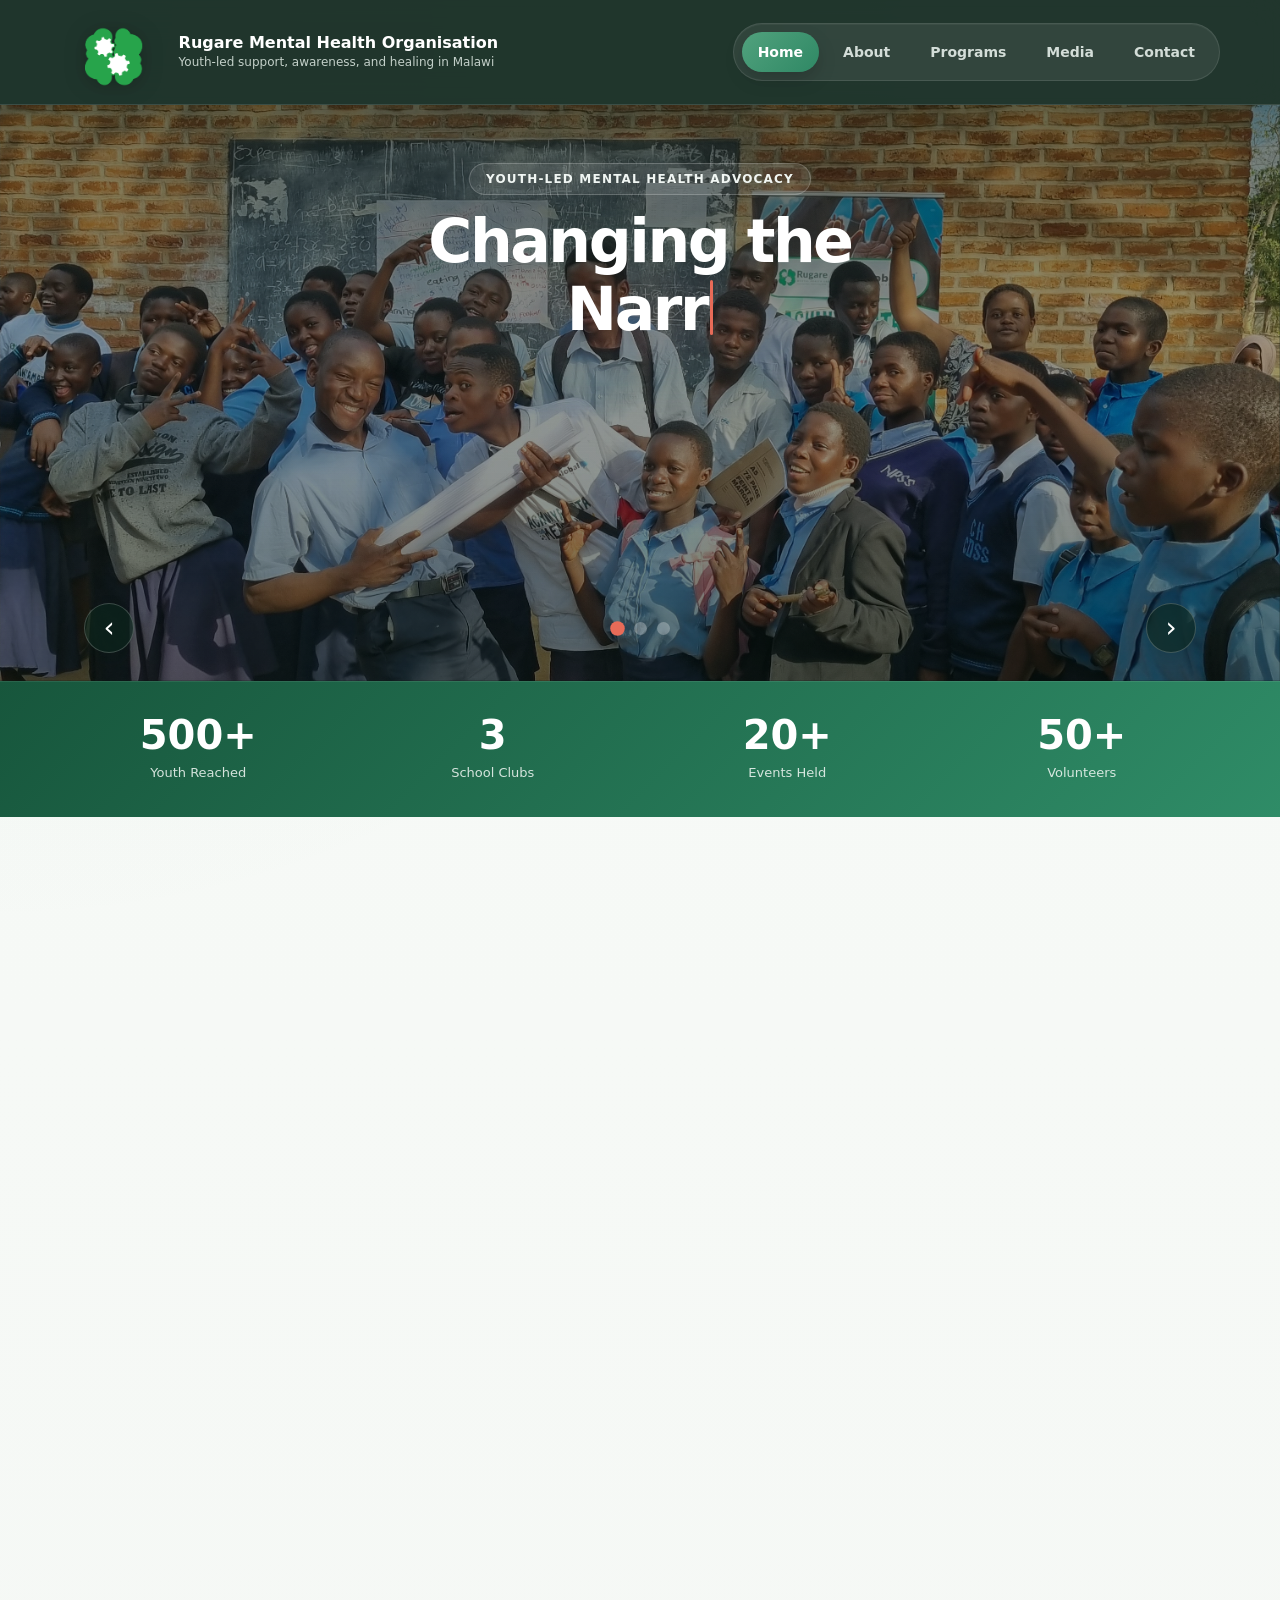
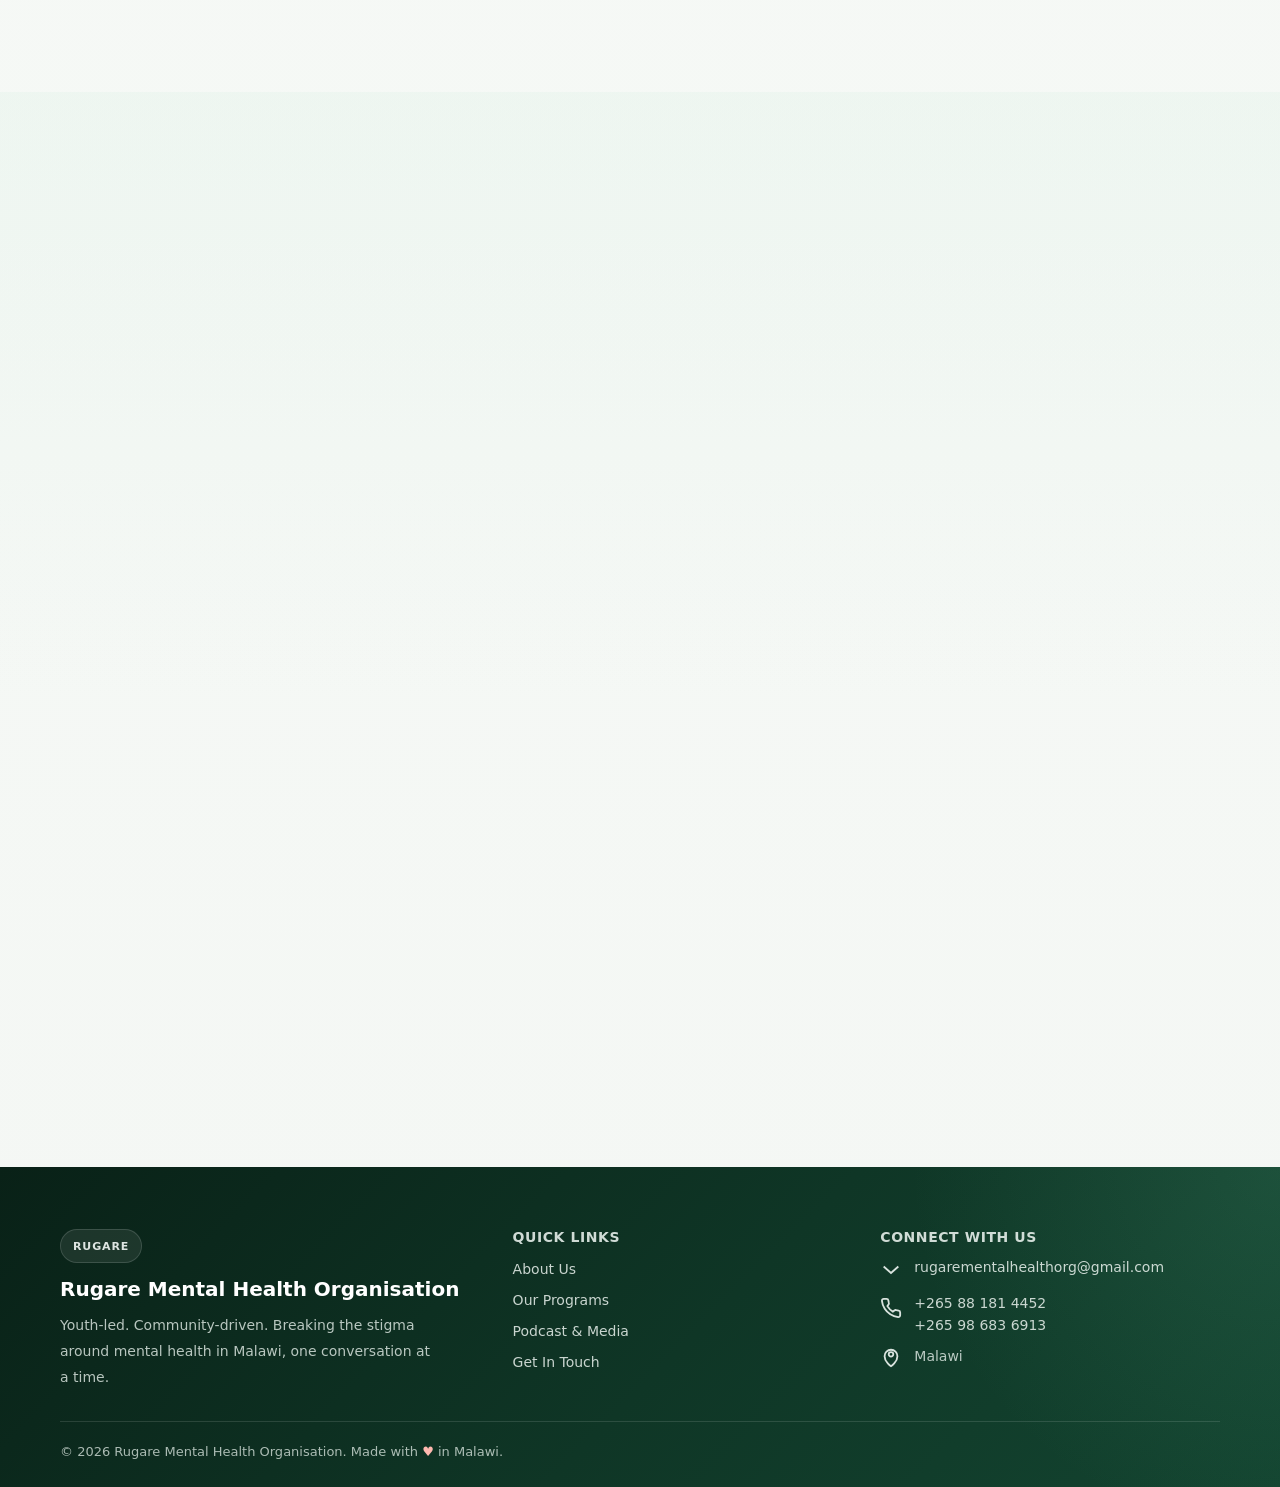
==== index.html @ 385180d6 "Improve mobile layout and add retractable sidebar navigation. Polish responsive styles (including 2x" ====
<!doctype html>
<html lang="en">
<head>
    <meta charset="utf-8">
    <meta name="viewport" content="width=device-width, initial-scale=1">
    <meta name="description" content="Rugare Mental Health Organisation — youth-led mental health advocacy, awareness, and support in Malawi.">
    <title>Home | Rugare Mental Health Organisation</title>
    <link rel="icon" href="favicon.ico" type="image/x-icon">
    <link rel="stylesheet" href="assets/css/style.css">
</head>
<body class="custom-body">
    <header class="custom-navbar" role="banner">
        <div class="custom-container custom-navbar__inner">
            <a href="index.html" class="custom-brand" aria-label="Rugare Mental Health Organisation home">
                <span class="custom-brand__logo">
                    <img class="custom-brand__logo-img" src="assets/images/Rugare-Copy.png" alt="Rugare Mental Health Organisation logo" width="1974" height="1385" loading="eager" decoding="async">
                </span>
                <span class="custom-brand__text">
                    <span class="custom-brand__name">Rugare Mental Health Organisation</span>
                    <span class="custom-brand__tag">Youth-led support, awareness, and healing in Malawi</span>
                </span>
            </a>
            <button type="button" class="custom-navbar__toggle" data-nav-toggle aria-controls="site-nav" aria-expanded="false" aria-label="Open menu">
                <span class="custom-navbar__toggle-icon" aria-hidden="true">
                    <span></span><span></span><span></span>
                </span>
            </button>
            <nav id="site-nav" class="custom-navbar__nav" aria-label="Primary">
                <div class="custom-navbar__nav-head">
                    <span class="custom-navbar__nav-label">Menu</span>
                    <button type="button" class="custom-navbar__close" data-nav-close aria-label="Close menu">
                        <span aria-hidden="true">×</span>
                    </button>
                </div>
                <a href="index.html" class="custom-navbar__link is-active">Home</a>
                <a href="about.html" class="custom-navbar__link">About</a>
                <a href="programs.html" class="custom-navbar__link">Programs</a>
                <a href="media.html" class="custom-navbar__link">Media</a>
                <a href="contact.html" class="custom-navbar__link">Contact</a>
            </nav>
        </div>
        <div class="custom-navbar__backdrop" data-nav-backdrop hidden aria-hidden="true"></div>
    </header>

    <main class="custom-main" id="main-content">
        <section class="custom-hero" aria-label="Featured stories">
            <div class="custom-hero-slider" data-hero-slider>
                <div class="custom-hero__backgrounds" aria-hidden="true">
                    <div class="custom-hero__background is-active" data-hero-bg>
                        <img class="custom-hero__bg-img" src="assets/images/club1%20(1).jpg" alt="" loading="eager" decoding="async" fetchpriority="high">
                    </div>
                    <div class="custom-hero__background" data-hero-bg>
                        <img class="custom-hero__bg-img" src="assets/images/ClubActivity.jpeg" alt="" loading="lazy" decoding="async">
                    </div>
                    <div class="custom-hero__background" data-hero-bg>
                        <img class="custom-hero__bg-img" src="assets/images/IMG_5465.jpg" alt="" loading="lazy" decoding="async">
                    </div>
                </div>

                <div class="custom-hero__scrim" aria-hidden="true"></div>

                <div class="custom-container custom-hero__layout">
                    <div class="custom-hero__content custom-hero__content--intro">
                        <span class="custom-hero__eyebrow">Youth-led mental health advocacy</span>
                        <h1
                            class="custom-hero__title custom-hero__title--typewriter"
                            data-hero-typewriter
                            data-hero-typewriter-text="Narrative on Mental Health"
                            aria-label="Changing the Narrative on Mental Health"
                        >
                            <span class="custom-hero__title-line custom-hero__title-line--fixed">Changing the</span>
                            <span class="custom-hero__title-line custom-hero__title-line--typed">
                                <span class="custom-hero__title-text" aria-hidden="true"></span><span class="custom-hero__title-cursor" aria-hidden="true"></span>
                            </span>
                        </h1>
                        <div class="custom-hero__after-title">
                            <p class="custom-hero__lead">We create safe, welcoming spaces where young people can speak openly, learn practical coping tools, and feel supported in their communities.</p>
                            <div class="custom-hero__actions">
                                <a class="custom-btn custom-btn--primary custom-btn--hero" href="about.html">Discover More</a>
                                <a class="custom-btn custom-btn--secondary custom-btn--hero-secondary" href="contact.html">Get Involved</a>
                            </div>
                        </div>
                    </div>
                </div>

                <div class="custom-hero__controls">
                    <button class="custom-hero__arrow" type="button" data-hero-prev aria-label="Show previous slide">
                        <span aria-hidden="true">‹</span>
                    </button>
                    <div class="custom-hero__dots" aria-label="Hero slider navigation">
                        <button class="custom-hero__dot is-active" type="button" data-hero-dot data-hero-index="0" aria-label="Show slide 1" aria-pressed="true"></button>
                        <button class="custom-hero__dot" type="button" data-hero-dot data-hero-index="1" aria-label="Show slide 2" aria-pressed="false"></button>
                        <button class="custom-hero__dot" type="button" data-hero-dot data-hero-index="2" aria-label="Show slide 3" aria-pressed="false"></button>
                    </div>
                    <button class="custom-hero__arrow" type="button" data-hero-next aria-label="Show next slide">
                        <span aria-hidden="true">›</span>
                    </button>
                </div>
            </div>
        </section>

        <section class="custom-stats-strip" aria-label="Impact statistics">
            <div class="custom-container">
                <div class="custom-stats-strip__grid">
                    <div class="custom-stat">
                        <p class="custom-stat__number" data-stat-counter data-target="500" data-suffix="+">0</p>
                        <p class="custom-stat__label">Youth Reached</p>
                    </div>
                    <div class="custom-stat">
                        <p class="custom-stat__number" data-stat-counter data-target="3">0</p>
                        <p class="custom-stat__label">School Clubs</p>
                    </div>
                    <div class="custom-stat">
                        <p class="custom-stat__number" data-stat-counter data-target="20" data-suffix="+">0</p>
                        <p class="custom-stat__label">Events Held</p>
                    </div>
                    <div class="custom-stat">
                        <p class="custom-stat__number" data-stat-counter data-target="50" data-suffix="+">0</p>
                        <p class="custom-stat__label">Volunteers</p>
                    </div>
                </div>
            </div>
        </section>

        <section class="custom-section custom-section--tight">
            <div class="custom-container">
                <span class="custom-section__eyebrow">What we do</span>
                <h2 class="custom-section__title">Our Impact Areas</h2>
                <p class="custom-section__subtitle">
                    Through creativity, community, and conversation, we design safe, youth-led spaces
                    that break social stigma and make emotional wellness accessible across Malawi.
                </p>
                <div class="custom-grid-3">
                    <article class="custom-impact-card">
                        <div class="custom-impact-card__media">
                            <img src="assets/images/club2.jpg" alt="Students participating in a Rugare club" loading="lazy">
                        </div>
                        <div class="custom-impact-card__body">
                            <h3 class="custom-impact-card__title">Mental Health Clubs</h3>
                            <p class="custom-impact-card__text">Creating peer-led spaces in schools where young people access 
                                mental health literacy, learn healthy coping strategies, and build resilience through open conversations and support.</p>
                        </div>
                    </article>
                    <article class="custom-impact-card">
                        <div class="custom-impact-card__media">
                            <img src="assets/images/20250619_150002.jpg" alt="Community members gathered during a Rugare event" loading="lazy">
                        </div>
                        <div class="custom-impact-card__body">
                            <h3 class="custom-impact-card__title">Community Engagement & Digital Awareness</h3>
                            <p class="custom-impact-card__text">Creating safe, stigma-free spaces through community events such as family 
                                wellness days, mental health forums, school outreach sessions, and interactive activities, alongside webinars, 
                                digital campaigns, and our Mind Matters Podcast to increase awareness and normalize conversations around mental health.</p>
                        </div>
                    </article>
                    <article class="custom-impact-card">
                        <div class="custom-impact-card__media">
                            <img src="assets/images/IMG_5283.jpg" alt="Rugare participants during a media activity" loading="lazy">
                        </div>
                        <div class="custom-impact-card__body">
                            <h3 class="custom-impact-card__title">TulaNkhawa Talks (Psychosocial Support Services)</h3>
                            <p class="custom-impact-card__text">Providing accessible and confidential psychosocial support and referral pathways, giving young people a safe space to seek help,
                                 heal, and navigate challenges without fear of judgment or stigma.</p>
                        </div>
                    </article>
                </div>
            </div>
        </section>

        <section class="custom-section custom-section--tint">
            <div class="custom-container">
                <span class="custom-section__eyebrow">What guides us</span>
                <h2 class="custom-section__title">What We Believe In</h2>
                <p class="custom-section__subtitle">
                    Our values shape every club, conversation, event, and piece of content we create for young people and their communities.
                </p>
                <div class="custom-values-grid">
                    <article class="custom-value-card">
                        <span class="custom-value-card__icon" aria-hidden="true">C</span>
                        <h3 class="custom-value-card__title">Compassion</h3>
                        <p class="custom-value-card__text">Every person deserves kindness, patience, and understanding.</p>
                    </article>
                    <article class="custom-value-card">
                        <span class="custom-value-card__icon" aria-hidden="true">C</span>
                        <h3 class="custom-value-card__title">Community</h3>
                        <p class="custom-value-card__text">Healing grows faster when we come together and support one another.</p>
                    </article>
                    <article class="custom-value-card">
                        <span class="custom-value-card__icon" aria-hidden="true">V</span>
                        <h3 class="custom-value-card__title">Voice</h3>
                        <p class="custom-value-card__text">Every story matters and deserves to be heard without judgment.</p>
                    </article>
                    <article class="custom-value-card">
                        <span class="custom-value-card__icon" aria-hidden="true">H</span>
                        <h3 class="custom-value-card__title">Hope</h3>
                        <p class="custom-value-card__text">Change begins with one conversation and the belief that better is possible.</p>
                    </article>
                </div>
            </div>
        </section>

        <section class="custom-cta-section">
            <div class="custom-container">
                <div class="custom-cta-section__panel">
                    <div class="custom-cta-section__inner">
                        <span class="custom-section__eyebrow custom-section__eyebrow--light">Join the movement</span>
                        <h2 class="custom-cta-section__title">Join Us in Breaking the Stigma</h2>
                        <p class="custom-cta-section__text">
                            Whether you want to volunteer, partner with us, or simply start the conversation, there is a place for you at Rugare.
                        </p>
                        <div class="custom-cta-section__actions">
                            <a class="custom-btn custom-btn--primary" href="contact.html">Get In Touch</a>
                        </div>
                    </div>
                </div>
            </div>
        </section>
    </main>

    <footer class="custom-footer">
        <div class="custom-container custom-footer__inner">
            <div class="custom-footer__grid">
                <div class="custom-footer__col">
                    <div class="custom-footer__eyebrow">Rugare</div>
                    <div class="custom-footer__title">Rugare Mental Health Organisation</div>
                    <p class="custom-footer__text">
                        Youth-led. Community-driven. Breaking the stigma around mental health in Malawi, one conversation at a time.
                    </p>
                </div>
                <div class="custom-footer__col">
                    <div class="custom-footer__heading">Quick Links</div>
                    <ul class="custom-footer__list">
                        <li><a class="custom-footer__link" href="about.html">About Us</a></li>
                        <li><a class="custom-footer__link" href="programs.html">Our Programs</a></li>
                        <li><a class="custom-footer__link" href="media.html">Podcast &amp; Media</a></li>
                        <li><a class="custom-footer__link" href="contact.html">Get In Touch</a></li>
                    </ul>
                </div>
                <div class="custom-footer__col">
                    <div class="custom-footer__heading">Connect With Us</div>
                    <ul class="custom-footer__list">
                        <li class="custom-footer__contact">
                            <span class="custom-footer__icon" aria-hidden="true">
                                <svg viewBox="0 0 24 24" fill="none" stroke="currentColor" stroke-width="2"><path d="M4 4h16v16H4z" stroke="none" /><path d="M4 6l8 7 8-7" /></svg>
                            </span>
                            <a class="custom-footer__link" href="mailto:rugarementalhealthorg@gmail.com">rugarementalhealthorg@gmail.com</a>
                        </li>
                        <li class="custom-footer__contact">
                            <span class="custom-footer__icon" aria-hidden="true">
                                <svg viewBox="0 0 24 24" fill="none" stroke="currentColor" stroke-width="2"><path d="M22 16.92v3a2 2 0 0 1-2.18 2 19.8 19.8 0 0 1-8.63-3.07 19.5 19.5 0 0 1-6-6A19.8 19.8 0 0 1 2.11 4.18 2 2 0 0 1 4.11 2h3a2 2 0 0 1 2 1.72c.12.86.3 1.7.54 2.5a2 2 0 0 1-.45 2.11L8.09 9.91a16 16 0 0 0 6 6l1.58-1.11a2 2 0 0 1 2.11-.45c.8.24 1.64.42 2.5.54A2 2 0 0 1 22 16.92Z" /></svg>
                            </span>
                            <div class="custom-footer__stack">
                                <a class="custom-footer__link" href="tel:+265881814452">+265 88 181 4452</a>
                                <a class="custom-footer__link" href="tel:+265986836913">+265 98 683 6913</a>
                            </div>
                        </li>
                        <li class="custom-footer__contact">
                            <span class="custom-footer__icon" aria-hidden="true">
                                <svg viewBox="0 0 24 24" fill="none" stroke="currentColor" stroke-width="2"><path d="M12 21s7-4.4 7-11a7 7 0 1 0-14 0c0 6.6 7 11 7 11Z" /><path d="M12 10.5a2.5 2.5 0 1 0 0-5 2.5 2.5 0 0 0 0 5Z" /></svg>
                            </span>
                            <span class="custom-footer__text custom-footer__text--inline">Malawi</span>
                        </li>
                    </ul>
                </div>
            </div>
            <div class="custom-footer__bottom">
                © 2026 Rugare Mental Health Organisation. Made with <span class="custom-footer__heart">♥</span> in Malawi.
            </div>
        </div>
    </footer>

    <script src="assets/js/script.js" defer></script>
</body>
</html>
---- assets/css/style.css ----
/*
  Rugare Custom CSS
  Shared visual system for the public site.
*/

:root {
  --rugare-green-950: #092117;
  --rugare-green-900: #0f3626;
  --rugare-green-850: #134430;
  --rugare-green-800: #17563c;
  --rugare-green-700: #1f6f4e;
  --rugare-green-600: #2f8c67;
  --rugare-green-500: #53a781;
  --rugare-green-100: #dff1e7;
  --rugare-green-50: #f3faf6;

  --rugare-coral-700: #b84a3d;
  --rugare-coral-600: #cf5a4a;
  --rugare-coral-500: #e86b58;
  --rugare-coral-100: #fbe3de;

  --rugare-bg: #f4f7f4;
  --rugare-surface: #ffffff;
  --rugare-surface-soft: #f8fbf8;
  --rugare-border: #dbe7df;
  --rugare-border-strong: #c3d6ca;
  --rugare-text: #14231b;
  --rugare-muted: #5f7068;

  --rugare-radius-xl: 28px;
  --rugare-radius-lg: 22px;
  --rugare-radius-md: 16px;
  --rugare-radius-sm: 12px;

  --rugare-shadow-xl: 0 24px 60px rgba(10, 33, 22, 0.16);
  --rugare-shadow-lg: 0 18px 38px rgba(10, 33, 22, 0.1);
  --rugare-shadow-md: 0 12px 28px rgba(10, 33, 22, 0.08);
  --rugare-shadow-sm: 0 8px 18px rgba(10, 33, 22, 0.05);
}

*,
*::before,
*::after {
  box-sizing: border-box;
}

html {
  scroll-behavior: smooth;
}

body.custom-body {
  margin: 0;
  min-height: 100vh;
  font-family: ui-sans-serif, system-ui, -apple-system, "Segoe UI", Roboto, Arial, "Noto Sans", "Liberation Sans", sans-serif;
  color: var(--rugare-text);
  background:
    radial-gradient(circle at top left, rgba(83, 167, 129, 0.08), transparent 28%),
    linear-gradient(180deg, #f7faf7 0%, var(--rugare-bg) 100%);
}

img {
  max-width: 100%;
  display: block;
}

a {
  color: inherit;
  text-decoration: none;
}

button,
input,
textarea {
  font: inherit;
}

.custom-container {
  width: min(1160px, calc(100% - 48px));
  margin: 0 auto;
}

.custom-main {
  min-height: 60vh;
}

.custom-btn {
  display: inline-flex;
  align-items: center;
  justify-content: center;
  gap: 10px;
  min-height: 48px;
  padding: 0 22px;
  border: 1px solid transparent;
  border-radius: 999px;
  font-size: 14px;
  font-weight: 700;
  letter-spacing: 0.01em;
  cursor: pointer;
  transition: transform 0.2s ease, background-color 0.2s ease, color 0.2s ease, border-color 0.2s ease, box-shadow 0.2s ease;
}

.custom-btn:hover {
  transform: translateY(-1px);
}

.custom-btn:active {
  transform: translateY(0);
}

.custom-btn--primary {
  color: #fff;
  background: linear-gradient(135deg, var(--rugare-coral-600), var(--rugare-coral-500));
  box-shadow: 0 14px 24px rgba(232, 107, 88, 0.24);
}

.custom-btn--primary:hover {
  box-shadow: 0 18px 30px rgba(232, 107, 88, 0.28);
}

.custom-btn--secondary {
  color: #fff;
  background: rgba(255, 255, 255, 0.08);
  border-color: rgba(255, 255, 255, 0.22);
  backdrop-filter: blur(10px);
}

.custom-btn--secondary:hover {
  background: rgba(255, 255, 255, 0.16);
}

.custom-btn--spotify {
  color: #fff;
  background: linear-gradient(135deg, #1f9d56, #178a49);
  box-shadow: 0 14px 24px rgba(24, 138, 73, 0.22);
}

.custom-navbar {
  position: sticky;
  top: 0;
  z-index: 50;
  border-bottom: 1px solid rgba(255, 255, 255, 0.12);
  background: rgba(9, 33, 23, 0.9);
  backdrop-filter: blur(16px);
  box-shadow: 0 14px 28px rgba(7, 23, 16, 0.18);
  transition: box-shadow 0.35s ease, background-color 0.35s ease, border-color 0.35s ease;
}

.custom-navbar.is-scrolled {
  background: rgba(9, 33, 23, 0.97);
  border-bottom-color: rgba(255, 255, 255, 0.18);
  box-shadow: 0 18px 36px rgba(7, 23, 16, 0.28);
}

.custom-navbar__inner {
  display: flex;
  align-items: center;
  justify-content: space-between;
  gap: 22px;
  padding: 16px 0;
}

.custom-brand {
  display: inline-flex;
  align-items: center;
  gap: 16px;
  min-width: 0;
}

.custom-brand__logo {
  --brand-logo-height: 72px;
  flex: 0 0 auto;
  display: flex;
  align-items: center;
  height: var(--brand-logo-height);
  padding: 0;
  background: transparent;
  border: none;
  border-radius: 0;
  box-shadow: none;
}

.custom-brand__logo img,
.custom-brand__logo-img {
  display: block;
  width: auto;
  height: var(--brand-logo-height);
  max-width: none;
  object-fit: contain;
  object-position: center;
  filter: drop-shadow(0 2px 10px rgba(0, 0, 0, 0.28));
}

.custom-brand__text {
  display: grid;
  gap: 2px;
  min-width: 0;
}

.custom-brand__name {
  font-size: 16px;
  font-weight: 800;
  color: #fff;
  line-height: 1.2;
}

.custom-brand__tag {
  font-size: 12px;
  color: rgba(236, 246, 240, 0.8);
  line-height: 1.4;
}

.custom-navbar__nav {
  display: inline-flex;
  align-items: center;
  gap: 8px;
  padding: 8px;
  border-radius: 999px;
  background: rgba(255, 255, 255, 0.08);
  border: 1px solid rgba(255, 255, 255, 0.1);
  box-shadow: inset 0 1px 0 rgba(255, 255, 255, 0.04);
}

.custom-navbar__link {
  display: inline-flex;
  align-items: center;
  justify-content: center;
  min-height: 40px;
  padding: 0 16px;
  border-radius: 999px;
  color: rgba(239, 247, 242, 0.86);
  font-size: 14px;
  font-weight: 700;
  transition: background-color 0.2s ease, color 0.2s ease, transform 0.2s ease;
}

.custom-navbar__link:hover {
  color: #fff;
  background: rgba(255, 255, 255, 0.1);
}

.custom-navbar__link.is-active {
  color: #fff;
  background: linear-gradient(135deg, rgba(83, 167, 129, 0.95), rgba(47, 140, 103, 0.95));
  box-shadow: 0 8px 18px rgba(0, 0, 0, 0.18);
}

.custom-navbar__toggle {
  display: none;
  flex: 0 0 auto;
  width: 46px;
  height: 46px;
  place-items: center;
  border: 1px solid rgba(255, 255, 255, 0.18);
  border-radius: 12px;
  background: rgba(255, 255, 255, 0.08);
  color: #fff;
  cursor: pointer;
  transition: background-color 0.2s ease, border-color 0.2s ease;
}

.custom-navbar__toggle:hover {
  background: rgba(255, 255, 255, 0.14);
  border-color: rgba(255, 255, 255, 0.28);
}

.custom-navbar__toggle:focus-visible,
.custom-navbar__close:focus-visible {
  outline: 2px solid var(--rugare-coral-500);
  outline-offset: 2px;
}

.custom-navbar__toggle-icon {
  display: flex;
  flex-direction: column;
  gap: 5px;
  width: 20px;
}

.custom-navbar__toggle-icon span {
  display: block;
  height: 2px;
  border-radius: 2px;
  background: currentColor;
  transition: transform 0.25s ease, opacity 0.25s ease;
}

.custom-navbar__toggle.is-active .custom-navbar__toggle-icon span:nth-child(1) {
  transform: translateY(7px) rotate(45deg);
}

.custom-navbar__toggle.is-active .custom-navbar__toggle-icon span:nth-child(2) {
  opacity: 0;
}

.custom-navbar__toggle.is-active .custom-navbar__toggle-icon span:nth-child(3) {
  transform: translateY(-7px) rotate(-45deg);
}

.custom-navbar__nav-head {
  display: none;
}

.custom-navbar__backdrop {
  display: none;
}

body.custom-nav-open {
  overflow: hidden;
}

.custom-page-banner {
  position: relative;
  overflow: hidden;
  color: #fff;
  padding: 88px 0 72px;
  background:
    radial-gradient(circle at top right, rgba(83, 167, 129, 0.38), transparent 30%),
    linear-gradient(135deg, var(--rugare-green-950) 0%, var(--rugare-green-850) 56%, var(--rugare-green-700) 100%);
}

.custom-page-banner::before {
  content: "";
  position: absolute;
  inset: 0;
  background:
    radial-gradient(840px 360px at 10% 10%, rgba(255, 255, 255, 0.08), transparent 58%),
    linear-gradient(180deg, rgba(255, 255, 255, 0.03), transparent 60%);
  pointer-events: none;
}

.custom-page-banner__title,
.custom-page-banner__subtitle {
  position: relative;
}

.custom-page-banner__title {
  margin: 0;
  max-width: 780px;
  font-size: clamp(40px, 7vw, 64px);
  line-height: 1.02;
  font-weight: 900;
  letter-spacing: -0.04em;
}

.custom-page-banner__subtitle {
  margin: 18px 0 0;
  max-width: 760px;
  font-size: 16px;
  line-height: 1.75;
  color: rgba(240, 247, 243, 0.9);
}

.custom-section {
  padding: 88px 0;
}

.custom-section--tight {
  padding: 72px 0;
}

.custom-section--tint {
  position: relative;
  background: linear-gradient(180deg, rgba(223, 241, 231, 0.34), rgba(255, 255, 255, 0));
}

.custom-section__eyebrow {
  display: inline-flex;
  align-items: center;
  gap: 8px;
  margin-bottom: 14px;
  padding: 7px 14px;
  border-radius: 999px;
  border: 1px solid rgba(47, 140, 103, 0.14);
  background: rgba(255, 255, 255, 0.82);
  color: var(--rugare-green-800);
  font-size: 12px;
  font-weight: 800;
  letter-spacing: 0.08em;
  text-transform: uppercase;
}

.custom-section__eyebrow--light {
  color: rgba(255, 255, 255, 0.96);
  background: rgba(255, 255, 255, 0.1);
  border-color: rgba(255, 255, 255, 0.18);
}

.custom-section__title {
  margin: 0;
  max-width: 760px;
  font-size: clamp(32px, 5vw, 46px);
  line-height: 1.08;
  font-weight: 900;
  letter-spacing: -0.04em;
  color: var(--rugare-green-900);
}

.custom-section__subtitle {
  margin: 16px 0 0;
  max-width: 760px;
  font-size: 16px;
  line-height: 1.8;
  color: var(--rugare-muted);
}

/* Full-bleed hero: background slider + centered copy (reference: full-width photo + dark overlay) */
.custom-hero {
  position: relative;
  width: 100vw;
  max-width: 100vw;
  margin-left: calc(50% - 50vw);
  margin-right: calc(50% - 50vw);
  overflow: visible;
  padding: 0;
  color: #fff;
  background: #0a1f16;
}

.custom-hero-slider {
  position: relative;
  isolation: isolate;
  overflow: hidden;
  min-height: clamp(460px, 56vh, 580px);
  padding-bottom: 72px;
}

.custom-hero__backgrounds {
  position: absolute;
  inset: 0;
  z-index: 0;
}

.custom-hero__background {
  position: absolute;
  inset: 0;
  overflow: hidden;
  opacity: 0;
  visibility: hidden;
  pointer-events: none;
  transition:
    opacity 0.65s cubic-bezier(0.33, 1, 0.55, 1),
    visibility 0.65s cubic-bezier(0.33, 1, 0.55, 1);
}

.custom-hero__background.is-active {
  opacity: 1;
  visibility: visible;
  pointer-events: auto;
}

.custom-hero__bg-img {
  width: 100%;
  height: 100%;
  object-fit: cover;
  object-position: center;
  transform: scale(1.04);
  will-change: transform;
}

.custom-hero__background.is-active .custom-hero__bg-img {
  animation: customHeroKenBurns 9s cubic-bezier(0.33, 0, 0.2, 1) forwards;
}

.custom-hero__scrim {
  position: absolute;
  inset: 0;
  z-index: 1;
  pointer-events: none;
  opacity: 0.92;
  background:
    linear-gradient(180deg, rgba(5, 18, 12, 0.55) 0%, rgba(5, 18, 12, 0.38) 38%, rgba(5, 18, 12, 0.62) 100%),
    radial-gradient(ellipse 120% 80% at 50% 20%, rgba(0, 0, 0, 0.25), transparent 55%);
  transition: opacity 0.45s cubic-bezier(0.33, 1, 0.55, 1);
}


.custom-hero__layout {
  position: relative;
  z-index: 2;
  display: flex;
  align-items: center;
  justify-content: center;
  box-sizing: border-box;
  min-height: clamp(460px, 56vh, 580px);
  padding: 3.25rem 0 4.25rem;
}

.custom-hero__content {
  position: relative;
  display: flex;
  flex-direction: column;
  align-items: center;
  text-align: center;
  max-width: 860px;
  margin: 0 auto;
}

.custom-hero__content--intro.is-animating::before {
  content: "";
  position: absolute;
  top: 40%;
  left: 50%;
  z-index: -1;
  width: min(640px, 110%);
  height: 220px;
  transform: translate(-50%, -50%);
  background: radial-gradient(ellipse at center, rgba(232, 107, 88, 0.2), rgba(83, 167, 129, 0.1) 45%, transparent 70%);
  animation: customHeroImpactPulse 0.85s cubic-bezier(0.33, 1, 0.55, 1) both;
  animation-delay: 0.1s;
  pointer-events: none;
}

.custom-hero__eyebrow {
  display: inline-flex;
  align-items: center;
  gap: 8px;
  margin: 0 0 14px;
  padding: 8px 16px;
  border-radius: 999px;
  border: 1px solid rgba(255, 255, 255, 0.2);
  background: rgba(255, 255, 255, 0.08);
  color: rgba(250, 255, 252, 0.95);
  font-size: 12px;
  font-weight: 800;
  letter-spacing: 0.1em;
  text-transform: uppercase;
}

.custom-hero__title {
  margin: 0;
  max-width: 20ch;
  font-size: clamp(2rem, 5.5vw, 3.75rem);
  line-height: 1.05;
  font-weight: 900;
  letter-spacing: -0.04em;
  text-wrap: balance;
}

.custom-hero__title--typewriter {
  display: flex;
  flex-direction: column;
  align-items: center;
  gap: 0.06em;
  max-width: none;
  min-height: 2.2em;
  text-wrap: nowrap;
  position: relative;
  padding-bottom: 14px;
}

.custom-hero__title-line {
  display: block;
  line-height: 1.08;
  white-space: nowrap;
}

.custom-hero__title-line--typed {
  min-height: 1.08em;
}

.custom-hero__title-text {
  display: inline;
}

.custom-hero__title-cursor {
  display: inline-block;
  width: 3px;
  height: 0.92em;
  margin-left: 3px;
  border-radius: 2px;
  background: var(--rugare-coral-500);
  animation: customHeroCursorBlink 0.9s step-end infinite;
  vertical-align: -0.08em;
  transition: opacity 0.25s ease;
}

.custom-hero__title-cursor.is-hidden {
  opacity: 0;
  animation: none;
}

.custom-hero__content--intro.is-reveal-after .custom-hero__title--typewriter::after {
  content: "";
  position: absolute;
  left: 50%;
  bottom: 0;
  width: min(220px, 55vw);
  height: 3px;
  border-radius: 999px;
  background: linear-gradient(90deg, transparent, var(--rugare-coral-500), var(--rugare-green-500), transparent);
  transform: translateX(-50%) scaleX(0);
  transform-origin: center;
  opacity: 0;
  animation: customHeroTitleLine 0.7s cubic-bezier(0.33, 1, 0.55, 1) forwards;
}

.custom-hero__content--intro .custom-hero__after-title > * {
  opacity: 0;
  transform: translateY(14px);
  transition:
    opacity 0.65s cubic-bezier(0.33, 1, 0.55, 1),
    transform 0.65s cubic-bezier(0.33, 1, 0.55, 1);
}

.custom-hero__content--intro.is-reveal-after .custom-hero__after-title > * {
  opacity: 1;
  transform: translateY(0);
}

.custom-hero__content--intro.is-reveal-after .custom-hero__after-title .custom-hero__lead {
  transition-delay: 0.12s;
}

.custom-hero__content--intro.is-reveal-after .custom-hero__after-title .custom-hero__actions {
  transition-delay: 0.28s;
}

.custom-hero__lead {
  margin: 18px 0 0;
  max-width: 52ch;
  font-size: clamp(15px, 1.65vw, 17px);
  line-height: 1.7;
  color: rgba(248, 252, 250, 0.92);
}

.custom-hero__actions {
  display: flex;
  flex-wrap: wrap;
  align-items: center;
  justify-content: center;
  gap: 14px;
  margin-top: 22px;
}

.custom-btn--hero {
  min-height: 52px;
  padding: 0 28px;
  font-size: 15px;
  box-shadow: 0 16px 32px rgba(0, 0, 0, 0.28);
}

.custom-btn--hero-secondary {
  min-height: 52px;
  padding: 0 26px;
  font-size: 15px;
  border: 1px solid rgba(255, 255, 255, 0.42);
  background: rgba(12, 38, 28, 0.55);
  backdrop-filter: none;
  -webkit-backdrop-filter: none;
  box-shadow: 0 12px 24px rgba(0, 0, 0, 0.2);
}

.custom-btn--hero-secondary:hover {
  background: rgba(22, 52, 40, 0.72);
  border-color: rgba(255, 255, 255, 0.55);
}

.custom-hero__controls {
  position: absolute;
  left: 0;
  right: 0;
  bottom: 0;
  z-index: 3;
  display: flex;
  align-items: center;
  justify-content: space-between;
  gap: 18px;
  padding: 0 max(24px, calc((100vw - 1160px) / 2 + 24px)) 28px;
}

.custom-hero__dots {
  display: flex;
  align-items: center;
  gap: 10px;
}

.custom-hero__dot,
.custom-hero__arrow {
  border: 0;
  cursor: pointer;
}

.custom-hero__dot {
  width: 13px;
  height: 13px;
  border-radius: 999px;
  background: rgba(255, 255, 255, 0.28);
  transition: transform 0.2s ease, background-color 0.2s ease;
}

.custom-hero__dot.is-active {
  transform: scale(1.12);
  background: var(--rugare-coral-500);
}

.custom-hero__arrow {
  width: 50px;
  height: 50px;
  display: grid;
  place-items: center;
  border-radius: 999px;
  background: rgba(12, 38, 28, 0.65);
  border: 1px solid rgba(255, 255, 255, 0.2);
  color: #fff;
  box-shadow: 0 10px 20px rgba(7, 23, 16, 0.18);
  backdrop-filter: none;
  -webkit-backdrop-filter: none;
  transition: transform 0.2s ease, background-color 0.2s ease;
}

.custom-hero__arrow:hover {
  transform: translateY(-1px);
  background: rgba(255, 255, 255, 0.16);
}

.custom-hero__arrow span {
  font-size: 28px;
  line-height: 1;
}

.custom-stats-strip {
  color: #fff;
  padding: 26px 0;
  background: linear-gradient(135deg, var(--rugare-green-800), var(--rugare-green-600));
  box-shadow: inset 0 1px 0 rgba(255, 255, 255, 0.08);
}

.custom-stats-strip__grid {
  display: grid;
  grid-template-columns: repeat(4, minmax(0, 1fr));
  gap: 18px;
}

.custom-stat {
  padding: 8px 12px;
  text-align: center;
}

.custom-stat__number {
  margin: 0;
  font-size: clamp(30px, 4vw, 40px);
  line-height: 1;
  font-weight: 900;
}

.custom-stat__label {
  margin: 8px 0 0;
  font-size: 13px;
  line-height: 1.5;
  color: rgba(242, 248, 244, 0.86);
}

.custom-grid-3 {
  display: grid;
  grid-template-columns: repeat(3, minmax(0, 1fr));
  gap: 24px;
  margin-top: 28px;
}

.custom-impact-card,
.custom-about-card,
.custom-program-card,
.custom-media-card,
.custom-contact-card {
  background: linear-gradient(180deg, rgba(255, 255, 255, 0.98), rgba(247, 251, 248, 0.95));
  border: 1px solid var(--rugare-border);
  box-shadow: var(--rugare-shadow-md);
}

.custom-impact-card {
  overflow: hidden;
  border-radius: var(--rugare-radius-lg);
  transition: transform 0.22s ease, box-shadow 0.22s ease;
}

.custom-impact-card:hover {
  transform: translateY(-5px);
  box-shadow: var(--rugare-shadow-lg);
}

.custom-impact-card__media {
  position: relative;
  height: 220px;
  background: linear-gradient(135deg, var(--rugare-green-100), #fff);
}

.custom-impact-card__media::after {
  content: "";
  position: absolute;
  inset: 0;
  background: linear-gradient(180deg, rgba(20, 35, 27, 0), rgba(20, 35, 27, 0.12));
}

.custom-impact-card__media img {
  width: 100%;
  height: 100%;
  object-fit: cover;
}

.custom-impact-card__body {
  padding: 22px;
}

.custom-impact-card__title {
  margin: 0;
  font-size: 20px;
  font-weight: 900;
  color: var(--rugare-green-900);
}

.custom-impact-card__text {
  margin: 12px 0 0;
  font-size: 15px;
  line-height: 1.75;
  color: var(--rugare-muted);
}

.custom-values-grid {
  display: grid;
  grid-template-columns: repeat(4, minmax(0, 1fr));
  gap: 22px;
  margin-top: 28px;
}

.custom-value-card {
  padding: 28px 24px;
  border-radius: var(--rugare-radius-lg);
  background: linear-gradient(180deg, rgba(255, 255, 255, 0.96), rgba(235, 245, 239, 0.9));
  border: 1px solid rgba(47, 140, 103, 0.12);
  box-shadow: var(--rugare-shadow-sm);
}

.custom-value-card__icon {
  width: 46px;
  height: 46px;
  display: inline-grid;
  place-items: center;
  border-radius: 14px;
  background: linear-gradient(135deg, var(--rugare-green-700), var(--rugare-green-500));
  color: #fff;
  font-size: 18px;
  font-weight: 900;
  box-shadow: 0 12px 22px rgba(31, 111, 78, 0.2);
}

.custom-value-card__title {
  margin: 18px 0 0;
  font-size: 20px;
  font-weight: 900;
  color: var(--rugare-green-900);
}

.custom-value-card__text {
  margin: 10px 0 0;
  font-size: 15px;
  line-height: 1.75;
  color: var(--rugare-muted);
}

.custom-cta-section {
  padding: 32px 0 88px;
}

.custom-cta-section__panel {
  position: relative;
  overflow: hidden;
  border-radius: 32px;
  padding: 52px 28px;
  background:
    radial-gradient(circle at top left, rgba(83, 167, 129, 0.22), transparent 32%),
    radial-gradient(circle at bottom right, rgba(232, 107, 88, 0.18), transparent 28%),
    linear-gradient(135deg, #ffffff 0%, #f2f8f4 54%, #eef5f1 100%);
  border: 1px solid rgba(47, 140, 103, 0.12);
  box-shadow: var(--rugare-shadow-lg);
}

.custom-cta-section__inner {
  position: relative;
  z-index: 1;
  max-width: 780px;
  margin: 0 auto;
  text-align: center;
}

.custom-cta-section__title {
  margin: 0;
  font-size: clamp(32px, 5vw, 48px);
  line-height: 1.08;
  font-weight: 900;
  letter-spacing: -0.04em;
  color: var(--rugare-green-900);
}

.custom-cta-section__text {
  margin: 16px auto 0;
  max-width: 680px;
  font-size: 16px;
  line-height: 1.8;
  color: var(--rugare-muted);
}

.custom-cta-section__actions {
  margin-top: 26px;
}

.custom-about-grid {
  display: grid;
  grid-template-columns: minmax(0, 1.2fr) minmax(280px, 0.8fr);
  gap: 28px;
  align-items: stretch;
  margin-top: 24px;
}

.custom-story-text {
  padding: 28px;
  border-radius: var(--rugare-radius-lg);
  background: rgba(255, 255, 255, 0.72);
  border: 1px solid rgba(47, 140, 103, 0.08);
  box-shadow: var(--rugare-shadow-sm);
}

.custom-story-text p {
  margin: 0 0 16px;
  font-size: 15px;
  line-height: 1.9;
  color: var(--rugare-muted);
}

.custom-story-text p:last-child {
  margin-bottom: 0;
}

.custom-story-panel {
  overflow: hidden;
  border-radius: var(--rugare-radius-lg);
  border: 1px solid var(--rugare-border);
  box-shadow: var(--rugare-shadow-md);
  min-height: 320px;
  position: relative;
  background: var(--rugare-surface-soft);
}

.custom-story-panel__img {
  display: block;
  width: 100%;
  height: 100%;
  min-height: 320px;
  object-fit: cover;
}

.custom-about-cards {
  display: grid;
  grid-template-columns: repeat(3, minmax(0, 1fr));
  gap: 24px;
  margin-top: 30px;
}

.custom-about-card {
  padding: 28px 24px;
  border-radius: var(--rugare-radius-lg);
  text-align: left;
}

.custom-about-card__title {
  margin: 0;
  font-size: 20px;
  font-weight: 900;
  color: var(--rugare-green-900);
}

.custom-about-card__text {
  margin: 12px 0 0;
  font-size: 15px;
  line-height: 1.8;
  color: var(--rugare-muted);
}

.custom-program-card {
  display: grid;
  grid-template-columns: 64px 1fr;
  gap: 18px;
  margin-top: 28px;
  padding: 28px;
  border-radius: var(--rugare-radius-lg);
}

.custom-program-card__icon {
  width: 54px;
  height: 54px;
  display: grid;
  place-items: center;
  border-radius: 18px;
  background: linear-gradient(135deg, rgba(47, 140, 103, 0.16), rgba(83, 167, 129, 0.26));
  color: var(--rugare-green-800);
}

.custom-program-card__title {
  margin: 0;
  font-size: 24px;
  font-weight: 900;
  color: var(--rugare-green-900);
}

.custom-program-card__text {
  margin: 10px 0 0;
  font-size: 15px;
  line-height: 1.85;
  color: var(--rugare-muted);
}

.custom-feature-split {
  display: grid;
  grid-template-columns: repeat(2, minmax(0, 1fr));
  gap: 28px;
  align-items: center;
  margin-top: 28px;
}

.custom-feature-split__media {
  overflow: hidden;
  min-height: 340px;
  border-radius: var(--rugare-radius-xl);
  border: 1px solid var(--rugare-border);
  box-shadow: var(--rugare-shadow-lg);
  background: linear-gradient(135deg, var(--rugare-green-100), #fff);
}

.custom-feature-split__media img {
  width: 100%;
  height: 100%;
  object-fit: cover;
}

.custom-feature-split__content {
  padding: 18px 4px;
}

.custom-feature-split__title {
  margin: 0;
  font-size: 34px;
  line-height: 1.1;
  font-weight: 900;
  color: var(--rugare-green-900);
}

.custom-feature-split__text {
  margin: 14px 0 0;
  font-size: 15px;
  line-height: 1.85;
  color: var(--rugare-muted);
}

.custom-programs-list {
  display: flex;
  flex-direction: column;
  gap: 0;
  margin-top: 40px;
}

.custom-program-block {
  padding: 56px 0;
  border-top: 1px solid var(--rugare-border);
}

.custom-program-block:first-child {
  padding-top: 0;
  border-top: 0;
}

.custom-program-block__tag {
  display: inline-block;
  padding: 7px 14px;
  border-radius: 999px;
  font-size: 12px;
  font-weight: 800;
  letter-spacing: 0.05em;
  text-transform: uppercase;
  color: #fff;
  background: linear-gradient(135deg, var(--rugare-green-700), var(--rugare-green-600));
  box-shadow: 0 8px 18px rgba(31, 111, 78, 0.18);
}

.custom-program-block__title {
  margin: 16px 0 0;
  max-width: 900px;
  font-size: clamp(28px, 3.4vw, 38px);
  line-height: 1.12;
  font-weight: 900;
  color: var(--rugare-green-900);
}

.custom-program-block__layout {
  display: grid;
  grid-template-columns: minmax(0, 0.92fr) minmax(0, 1.08fr);
  gap: 36px;
  align-items: start;
  margin-top: 28px;
}

.custom-program-block__media {
  overflow: hidden;
  border-radius: var(--rugare-radius-xl);
  border: 1px solid var(--rugare-border);
  box-shadow: var(--rugare-shadow-md);
  background: linear-gradient(135deg, var(--rugare-green-100), #fff);
}

.custom-program-block__media img {
  width: 100%;
  min-height: 280px;
  aspect-ratio: 4 / 3;
  object-fit: cover;
}

.custom-program-block__text {
  margin: 0;
  font-size: 16px;
  line-height: 1.85;
  color: var(--rugare-muted);
}

.custom-program-block__callout {
  margin: 24px 0 0;
  padding: 18px 22px 18px 24px;
  border-radius: var(--rugare-radius-md);
  background: linear-gradient(90deg, rgba(223, 241, 231, 0.7), rgba(248, 251, 248, 0.95));
  border-left: 5px solid var(--rugare-coral-500);
  box-shadow: var(--rugare-shadow-sm);
}

.custom-program-block__callout p {
  margin: 0;
  font-size: 15px;
  line-height: 1.75;
  font-weight: 600;
  color: var(--rugare-text);
}

.custom-program-block__gallery {
  display: grid;
  grid-template-columns: repeat(4, minmax(0, 1fr));
  gap: 18px;
  margin-top: 36px;
}

.custom-program-gallery__item {
  margin: 0;
  overflow: hidden;
  border-radius: 18px;
  border: 1px solid var(--rugare-border);
  box-shadow: var(--rugare-shadow-md);
  background: linear-gradient(135deg, var(--rugare-green-100), #fff);
}

.custom-program-gallery__item img {
  width: 100%;
  aspect-ratio: 4 / 3;
  object-fit: cover;
  transition: transform 0.25s ease;
}

.custom-program-gallery__item:hover img {
  transform: scale(1.03);
}

.custom-bottom-cta {
  margin-top: 36px;
  padding: 30px 24px;
  text-align: center;
  border-radius: var(--rugare-radius-lg);
  background: linear-gradient(135deg, rgba(223, 241, 231, 0.52), rgba(255, 255, 255, 0.9));
  border: 1px solid rgba(47, 140, 103, 0.12);
  box-shadow: var(--rugare-shadow-sm);
}

.custom-bottom-cta__title {
  margin: 0;
  font-size: 26px;
  font-weight: 900;
  color: var(--rugare-green-900);
}

.custom-bottom-cta__actions {
  margin-top: 16px;
}

.custom-media-feature {
  display: grid;
  grid-template-columns: minmax(0, 1fr) minmax(320px, 0.88fr);
  gap: 26px;
  align-items: start;
  margin-top: 28px;
}

.custom-media-card {
  overflow: hidden;
  border-radius: var(--rugare-radius-xl);
}

.custom-media-card__media {
  height: 320px;
  background: linear-gradient(135deg, var(--rugare-green-100), #fff);
}

.custom-media-card__media img {
  width: 100%;
  height: 100%;
  object-fit: cover;
}

.custom-media-card__body {
  padding: 26px;
}

.custom-media-card__title {
  margin: 0;
  font-size: 28px;
  line-height: 1.15;
  font-weight: 900;
  color: var(--rugare-green-900);
}

.custom-media-card__text {
  margin: 12px 0 0;
  font-size: 15px;
  line-height: 1.8;
  color: var(--rugare-muted);
}

.custom-media-card__actions {
  margin-top: 18px;
}

.custom-episode-list {
  display: grid;
  gap: 14px;
}

.custom-episode {
  display: flex;
  gap: 14px;
  align-items: flex-start;
  padding: 18px;
  border-radius: 18px;
  background: rgba(255, 255, 255, 0.82);
  border: 1px solid var(--rugare-border);
  box-shadow: var(--rugare-shadow-sm);
}

.custom-episode.is-active {
  border-color: rgba(47, 140, 103, 0.26);
  background: linear-gradient(135deg, rgba(255, 255, 255, 0.98), rgba(223, 241, 231, 0.6));
  box-shadow: var(--rugare-shadow-md);
}

.custom-episode__num {
  width: 40px;
  height: 40px;
  flex: 0 0 auto;
  display: grid;
  place-items: center;
  border-radius: 999px;
  background: linear-gradient(135deg, rgba(47, 140, 103, 0.18), rgba(83, 167, 129, 0.3));
  color: var(--rugare-green-900);
  font-size: 14px;
  font-weight: 900;
}

.custom-episode__title {
  margin: 0;
  font-size: 15px;
  font-weight: 900;
  color: var(--rugare-green-900);
}

.custom-episode__text {
  margin: 8px 0 0;
  font-size: 14px;
  line-height: 1.7;
  color: var(--rugare-muted);
}

.custom-contact-grid {
  display: grid;
  grid-template-columns: repeat(2, minmax(0, 1fr));
  gap: 26px;
  align-items: start;
  margin-top: 28px;
}

.custom-contact-card {
  padding: 26px;
  border-radius: var(--rugare-radius-lg);
}

.custom-contact-card__heading {
  margin: 0 0 14px;
  font-size: 22px;
  font-weight: 900;
  color: var(--rugare-green-900);
}

.custom-contact-card__heading--spaced {
  margin-top: 22px;
}

.custom-contact-item {
  display: flex;
  gap: 14px;
  align-items: flex-start;
  margin: 14px 0;
}

.custom-contact-item__icon {
  width: 42px;
  height: 42px;
  flex: 0 0 auto;
  display: grid;
  place-items: center;
  border-radius: 14px;
  background: linear-gradient(135deg, rgba(47, 140, 103, 0.16), rgba(83, 167, 129, 0.28));
  color: var(--rugare-green-800);
}

.custom-contact-item__label {
  font-size: 12px;
  font-weight: 800;
  letter-spacing: 0.04em;
  text-transform: uppercase;
  color: var(--rugare-muted);
}

.custom-contact-item__value {
  margin-top: 4px;
  font-size: 15px;
  line-height: 1.8;
  font-weight: 700;
  color: var(--rugare-green-900);
}

.custom-contact-item__value a {
  transition: color 0.2s ease;
}

.custom-contact-item__value a:hover {
  color: var(--rugare-green-700);
}

.custom-help-list {
  margin: 16px 0 0;
  padding-left: 20px;
  color: var(--rugare-muted);
  font-size: 15px;
  line-height: 1.9;
}

.custom-form {
  display: grid;
  gap: 14px;
}

.custom-form__row {
  display: grid;
  grid-template-columns: repeat(2, minmax(0, 1fr));
  gap: 14px;
}

.custom-field label {
  display: block;
  margin: 0 0 8px;
  color: var(--rugare-muted);
  font-size: 12px;
  font-weight: 800;
  letter-spacing: 0.04em;
  text-transform: uppercase;
}

.custom-input,
.custom-textarea {
  width: 100%;
  border: 1px solid var(--rugare-border);
  border-radius: 16px;
  background: #fff;
  padding: 14px 16px;
  color: var(--rugare-text);
  font-size: 14px;
  transition: border-color 0.2s ease, box-shadow 0.2s ease, background-color 0.2s ease;
}

.custom-textarea {
  min-height: 150px;
  resize: vertical;
}

.custom-input::placeholder,
.custom-textarea::placeholder {
  color: #8fa197;
}

.custom-input:focus,
.custom-textarea:focus {
  outline: none;
  border-color: rgba(47, 140, 103, 0.45);
  box-shadow: 0 0 0 4px rgba(47, 140, 103, 0.12);
  background: #fff;
}

.custom-form__actions {
  margin-top: 6px;
}

.custom-form__status {
  margin: 0;
  font-size: 14px;
  line-height: 1.6;
  color: var(--rugare-muted);
}

.custom-form__status.is-success {
  color: var(--rugare-green-700);
}

.custom-form__status.is-error {
  color: var(--rugare-coral-700);
}

.custom-footer {
  margin-top: 0;
  color: #fff;
  background:
    radial-gradient(circle at top right, rgba(83, 167, 129, 0.18), transparent 28%),
    linear-gradient(135deg, var(--rugare-green-950) 0%, var(--rugare-green-900) 54%, var(--rugare-green-850) 100%);
}

.custom-footer__inner {
  padding: 62px 0 28px;
}

.custom-footer__grid {
  display: grid;
  grid-template-columns: 1.25fr 1fr 1fr;
  gap: 28px;
  align-items: start;
}

.custom-footer__eyebrow {
  display: inline-flex;
  align-items: center;
  min-height: 34px;
  padding: 0 12px;
  margin-bottom: 14px;
  border-radius: 999px;
  border: 1px solid rgba(255, 255, 255, 0.14);
  background: rgba(255, 255, 255, 0.08);
  color: rgba(248, 253, 250, 0.88);
  font-size: 11px;
  font-weight: 800;
  letter-spacing: 0.08em;
  text-transform: uppercase;
}

.custom-footer__title {
  margin: 0 0 12px;
  font-size: 20px;
  font-weight: 900;
}

.custom-footer__heading {
  margin: 0 0 14px;
  font-size: 14px;
  font-weight: 900;
  letter-spacing: 0.04em;
  text-transform: uppercase;
  color: rgba(240, 247, 243, 0.86);
}

.custom-footer__text {
  margin: 0;
  max-width: 380px;
  font-size: 14px;
  line-height: 1.85;
  color: rgba(233, 242, 237, 0.78);
}

.custom-footer__text--inline {
  font-size: 14px;
  line-height: 1.7;
}

.custom-footer__list {
  list-style: none;
  display: grid;
  gap: 12px;
  margin: 0;
  padding: 0;
}

.custom-footer__link {
  font-size: 14px;
  color: rgba(243, 249, 245, 0.82);
  transition: color 0.2s ease;
}

.custom-footer__link:hover {
  color: #fff;
}

.custom-footer__contact {
  display: flex;
  gap: 12px;
  align-items: flex-start;
}

.custom-footer__icon {
  width: 22px;
  height: 22px;
  flex: 0 0 auto;
  display: grid;
  place-items: center;
  color: rgba(245, 251, 247, 0.88);
  margin-top: 2px;
}

.custom-footer__stack {
  display: grid;
  gap: 6px;
}

.custom-footer__bottom {
  margin-top: 30px;
  padding-top: 22px;
  border-top: 1px solid rgba(255, 255, 255, 0.12);
  font-size: 13px;
  color: rgba(233, 242, 237, 0.72);
}

.custom-footer__heart {
  color: #ffb9b0;
}

/* Scroll reveal & motion */
html.custom-reveal [data-reveal] {
  opacity: 0;
  transition:
    opacity 0.5s cubic-bezier(0.22, 0.95, 0.35, 1),
    transform 0.5s cubic-bezier(0.22, 0.95, 0.35, 1);
  transition-delay: var(--reveal-delay, 0ms);
  will-change: opacity, transform;
}

html.custom-reveal [data-reveal].is-visible {
  opacity: 1;
  transform: none;
  will-change: auto;
}

html.custom-reveal [data-reveal='fade-up'] {
  transform: translateY(22px);
}

html.custom-reveal [data-reveal='fade-down'] {
  transform: translateY(-22px);
}

html.custom-reveal [data-reveal='fade-left'] {
  transform: translateX(-28px);
}

html.custom-reveal [data-reveal='fade-right'] {
  transform: translateX(28px);
}

html.custom-reveal [data-reveal='fade'] {
  transform: none;
}

html.custom-reveal [data-reveal='scale'] {
  transform: scale(0.92);
}

.custom-hero__content--intro.is-animating .custom-hero__eyebrow {
  animation: customHeroFadeUp 0.75s cubic-bezier(0.33, 1, 0.55, 1) both;
  animation-delay: 0.12s;
}

@keyframes customHeroKenBurns {
  from {
    transform: scale(1.08);
  }

  to {
    transform: scale(1);
  }
}

@keyframes customHeroScrim {
  from {
    opacity: 0.7;
  }

  to {
    opacity: 0.92;
  }
}

@keyframes customHeroImpactPulse {
  0% {
    opacity: 0;
    transform: translate(-50%, -50%) scale(0.5);
  }

  40% {
    opacity: 1;
    transform: translate(-50%, -50%) scale(1.08);
  }

  100% {
    opacity: 0.35;
    transform: translate(-50%, -50%) scale(1);
  }
}

@keyframes customHeroCursorBlink {
  0%,
  100% {
    opacity: 1;
  }

  50% {
    opacity: 0;
  }
}

@keyframes customHeroFadeUp {
  from {
    opacity: 0;
    transform: translateY(22px);
  }

  to {
    opacity: 1;
    transform: translateY(0);
  }
}

@keyframes customHeroTitleLine {
  from {
    transform: translateX(-50%) scaleX(0);
    opacity: 0;
  }

  to {
    transform: translateX(-50%) scaleX(1);
    opacity: 1;
  }
}

.custom-back-to-top {
  position: fixed;
  right: 22px;
  bottom: 22px;
  z-index: 60;
  width: 48px;
  height: 48px;
  display: grid;
  place-items: center;
  border: 0;
  border-radius: 999px;
  color: #fff;
  background: linear-gradient(135deg, var(--rugare-coral-600), var(--rugare-coral-500));
  box-shadow: 0 14px 28px rgba(232, 107, 88, 0.35);
  cursor: pointer;
  opacity: 0;
  visibility: hidden;
  transform: translateY(12px) scale(0.92);
  transition:
    opacity 0.3s ease,
    visibility 0.3s ease,
    transform 0.3s cubic-bezier(0.22, 1, 0.36, 1),
    box-shadow 0.2s ease;
}

.custom-back-to-top span {
  font-size: 22px;
  line-height: 1;
  font-weight: 700;
}

.custom-back-to-top.is-visible {
  opacity: 1;
  visibility: visible;
  transform: translateY(0) scale(1);
}

.custom-back-to-top:hover {
  transform: translateY(-2px) scale(1.04);
  box-shadow: 0 18px 34px rgba(232, 107, 88, 0.42);
}

.custom-back-to-top:active {
  transform: translateY(0) scale(0.98);
}

.custom-impact-card,
.custom-value-card,
.custom-about-card,
.custom-media-card,
.custom-program-gallery__item,
.custom-episode {
  transition:
    transform 0.22s cubic-bezier(0.22, 0.95, 0.35, 1),
    box-shadow 0.22s ease,
    border-color 0.22s ease;
}

.custom-episode:hover {
  transform: translateX(4px);
}

@media (prefers-reduced-motion: reduce) {
  html.custom-reveal [data-reveal] {
    opacity: 1 !important;
    transform: none !important;
    transition: none !important;
  }

  .custom-hero__background {
    transition-duration: 0.25s;
  }

  .custom-hero__bg-img {
    transform: none;
  }

  .custom-hero__background.is-active .custom-hero__bg-img,
  .custom-hero__content--intro.is-animating::before,
  .custom-hero__content--intro.is-animating .custom-hero__eyebrow,
  .custom-hero__title-cursor {
    animation: none !important;
  }

  .custom-hero__content--intro .custom-hero__after-title > * {
    opacity: 1;
    transform: none;
    transition: none;
  }

  .custom-back-to-top {
    transition: opacity 0.2s ease, visibility 0.2s ease;
    transform: none;
  }

  .custom-back-to-top.is-visible {
    transform: none;
  }

  .custom-navbar__nav,
  .custom-navbar__backdrop,
  .custom-navbar__toggle-icon span {
    transition: none !important;
  }

  .custom-impact-card:hover,
  .custom-value-card:hover,
  .custom-about-card:hover,
  .custom-episode:hover {
    transform: none;
  }
}

@media (max-width: 1080px) {
  .custom-hero-slider {
    min-height: clamp(440px, 54vh, 560px);
    padding-bottom: 68px;
  }

  .custom-hero__layout {
    min-height: clamp(440px, 54vh, 560px);
    padding: 3rem 0 4rem;
  }

  .custom-stats-strip__grid,
  .custom-grid-3,
  .custom-about-cards,
  .custom-values-grid {
    grid-template-columns: repeat(2, minmax(0, 1fr));
  }

  .custom-about-grid,
  .custom-feature-split,
  .custom-program-block__layout,
  .custom-media-feature,
  .custom-contact-grid,
  .custom-footer__grid {
    grid-template-columns: 1fr;
  }
}

@media (max-width: 820px) {
  .custom-program-block__gallery {
    grid-template-columns: repeat(2, minmax(0, 1fr));
    gap: 14px;
  }

  .custom-navbar__inner {
    flex-wrap: nowrap;
    align-items: center;
    gap: 14px;
    padding: 12px 0;
  }

  .custom-brand {
    flex: 1;
    min-width: 0;
  }

  .custom-navbar__toggle {
    display: grid;
  }

  .custom-navbar__nav {
    position: fixed;
    top: 0;
    right: 0;
    bottom: 0;
    z-index: 60;
    width: min(300px, 88vw);
    flex: none;
    flex-direction: column;
    align-items: stretch;
    gap: 4px;
    padding: 0 0 24px;
    margin: 0;
    border-radius: 0;
    border: none;
    border-left: 1px solid rgba(255, 255, 255, 0.12);
    background:
      radial-gradient(circle at top right, rgba(83, 167, 129, 0.2), transparent 42%),
      linear-gradient(180deg, var(--rugare-green-950) 0%, var(--rugare-green-900) 100%);
    box-shadow: -16px 0 40px rgba(7, 23, 16, 0.35);
    overflow-x: hidden;
    overflow-y: auto;
    -webkit-overflow-scrolling: touch;
    visibility: hidden;
    transform: translateX(100%);
    transition:
      transform 0.32s cubic-bezier(0.33, 1, 0.55, 1),
      visibility 0.32s cubic-bezier(0.33, 1, 0.55, 1);
  }

  .custom-navbar.is-nav-open .custom-navbar__nav {
    visibility: visible;
    transform: translateX(0);
  }

  .custom-navbar__nav-head {
    display: flex;
    align-items: center;
    justify-content: space-between;
    gap: 12px;
    padding: 18px 20px;
    margin-bottom: 8px;
    border-bottom: 1px solid rgba(255, 255, 255, 0.1);
    flex-shrink: 0;
  }

  .custom-navbar__nav-label {
    font-size: 12px;
    font-weight: 800;
    letter-spacing: 0.1em;
    text-transform: uppercase;
    color: rgba(236, 246, 240, 0.82);
  }

  .custom-navbar__close {
    width: 42px;
    height: 42px;
    display: grid;
    place-items: center;
    border: 1px solid rgba(255, 255, 255, 0.15);
    border-radius: 999px;
    background: rgba(255, 255, 255, 0.08);
    color: #fff;
    cursor: pointer;
    font-size: 26px;
    line-height: 1;
    transition: background-color 0.2s ease;
  }

  .custom-navbar__close:hover {
    background: rgba(255, 255, 255, 0.14);
  }

  .custom-navbar__link {
    justify-content: flex-start;
    min-height: 50px;
    padding: 0 20px;
    margin: 0 12px;
    border-radius: 12px;
    white-space: normal;
    font-size: 15px;
  }

  .custom-navbar__backdrop {
    display: block;
    position: fixed;
    inset: 0;
    z-index: 55;
    background: rgba(5, 18, 12, 0.58);
    backdrop-filter: blur(3px);
    -webkit-backdrop-filter: blur(3px);
    opacity: 0;
    visibility: hidden;
    pointer-events: none;
    transition:
      opacity 0.32s ease,
      visibility 0.32s ease;
  }

  .custom-navbar.is-nav-open .custom-navbar__backdrop {
    opacity: 1;
    visibility: visible;
    pointer-events: auto;
  }

  .custom-page-banner {
    padding: 72px 0 60px;
  }

  .custom-section,
  .custom-section--tight {
    padding: 64px 0;
  }

  .custom-hero-slider {
    min-height: clamp(420px, 52vh, 540px);
    padding-bottom: 64px;
  }

  .custom-hero__layout {
    min-height: clamp(420px, 52vh, 540px);
    padding: 2.75rem 0 3.75rem;
  }
}

@media (max-width: 640px) {
  .custom-container {
    width: calc(100% - 32px);
  }

  .custom-brand {
    align-items: flex-start;
  }

  .custom-brand__logo {
    --brand-logo-height: 60px;
  }

  .custom-brand__name {
    font-size: 15px;
  }

  .custom-brand__tag {
    font-size: 11px;
  }

  .custom-navbar__toggle {
    width: 44px;
    height: 44px;
    border-radius: 10px;
  }

  .custom-navbar__link {
    min-height: 48px;
    padding: 0 18px;
    margin: 0 10px;
    font-size: 14px;
  }

  .custom-page-banner__subtitle,
  .custom-section__subtitle,
  .custom-impact-card__text,
  .custom-about-card__text,
  .custom-program-card__text,
  .custom-program-block__text,
  .custom-feature-split__text,
  .custom-media-card__text,
  .custom-contact-item__value,
  .custom-help-list {
    font-size: 14px;
  }

  .custom-hero-slider {
    min-height: clamp(400px, 50vh, 520px);
    padding-bottom: 60px;
  }

  .custom-hero__layout {
    min-height: clamp(400px, 50vh, 520px);
    padding: 2.5rem 0 3.5rem;
  }

  .custom-hero__actions {
    flex-direction: column;
    align-items: stretch;
    width: 100%;
    max-width: 320px;
    margin-top: 18px;
    gap: 10px;
  }

  .custom-hero__actions .custom-btn {
    width: 100%;
  }

  .custom-hero__lead {
    font-size: 15px;
  }

  .custom-hero__title--typewriter {
    min-height: 2.35em;
  }

  .custom-hero__title-line {
    white-space: normal;
    text-align: center;
  }

  .custom-hero__title-line--typed {
    min-height: 2.16em;
  }

  .custom-hero__controls {
    gap: 14px;
    padding-left: 16px;
    padding-right: 16px;
    padding-bottom: 20px;
  }

  .custom-hero__arrow {
    width: 44px;
    height: 44px;
  }

  .custom-section,
  .custom-section--tight {
    padding: 52px 0;
  }

  .custom-section__title {
    font-size: clamp(28px, 7vw, 36px);
  }

  .custom-stats-strip {
    padding: 22px 0;
  }

  .custom-stats-strip__grid {
    grid-template-columns: repeat(2, minmax(0, 1fr));
    gap: 14px 12px;
  }

  .custom-stat {
    padding: 10px 6px;
  }

  .custom-stat__number {
    font-size: clamp(26px, 7.5vw, 34px);
  }

  .custom-stat__label {
    margin-top: 6px;
    font-size: 11px;
    line-height: 1.35;
  }

  .custom-grid-3,
  .custom-about-cards,
  .custom-form__row {
    grid-template-columns: 1fr;
  }

  .custom-values-grid {
    grid-template-columns: repeat(2, minmax(0, 1fr));
    gap: 14px;
  }

  .custom-value-card {
    padding: 22px 18px;
  }

  .custom-value-card__title {
    font-size: 17px;
  }

  .custom-value-card__text {
    font-size: 14px;
  }

  .custom-program-card,
  .custom-program-block__layout {
    grid-template-columns: 1fr;
  }

  .custom-program-block {
    padding: 44px 0;
  }

  .custom-program-block__title {
    font-size: 26px;
  }

  .custom-program-block__media img {
    min-height: 220px;
  }

  .custom-program-block__gallery {
    grid-template-columns: repeat(2, minmax(0, 1fr));
    gap: 14px;
    margin-top: 28px;
  }

  .custom-program-card__icon {
    width: 48px;
    height: 48px;
  }

  .custom-cta-section {
    padding: 24px 0 56px;
  }

  .custom-cta-section__panel {
    padding: 36px 22px;
    border-radius: 24px;
  }

  .custom-cta-section__panel,
  .custom-contact-card,
  .custom-media-card__body,
  .custom-program-card,
  .custom-about-card,
  .custom-story-text {
    padding-left: 22px;
    padding-right: 22px;
  }

  .custom-footer__inner {
    padding: 48px 0 24px;
  }

  .custom-footer__grid {
    gap: 32px;
  }

  .custom-page-banner {
    padding: 56px 0 48px;
  }

  .custom-page-banner__title {
    font-size: clamp(32px, 8vw, 44px);
  }

  .custom-impact-card__media {
    height: 190px;
  }

  .custom-impact-card__title {
    font-size: 18px;
  }

  .custom-back-to-top {
    right: 16px;
    bottom: 16px;
    width: 44px;
    height: 44px;
  }
}
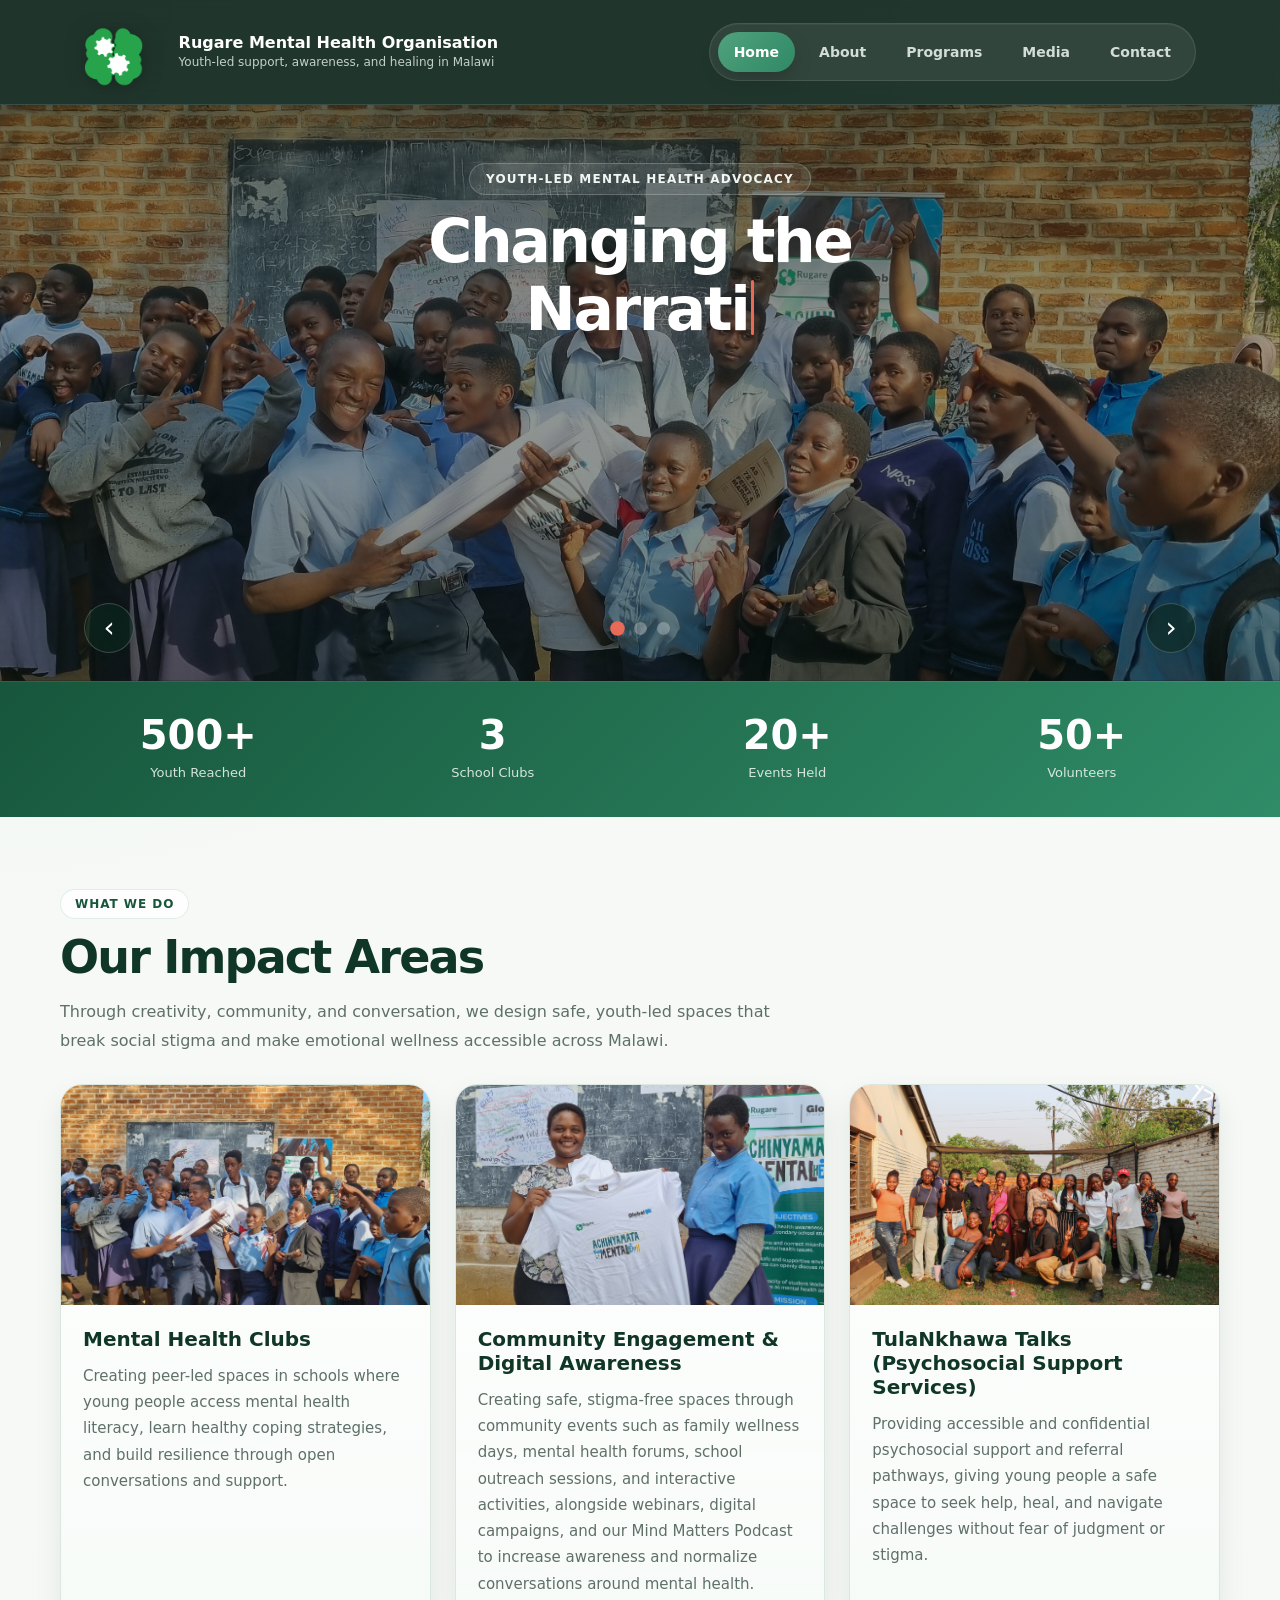
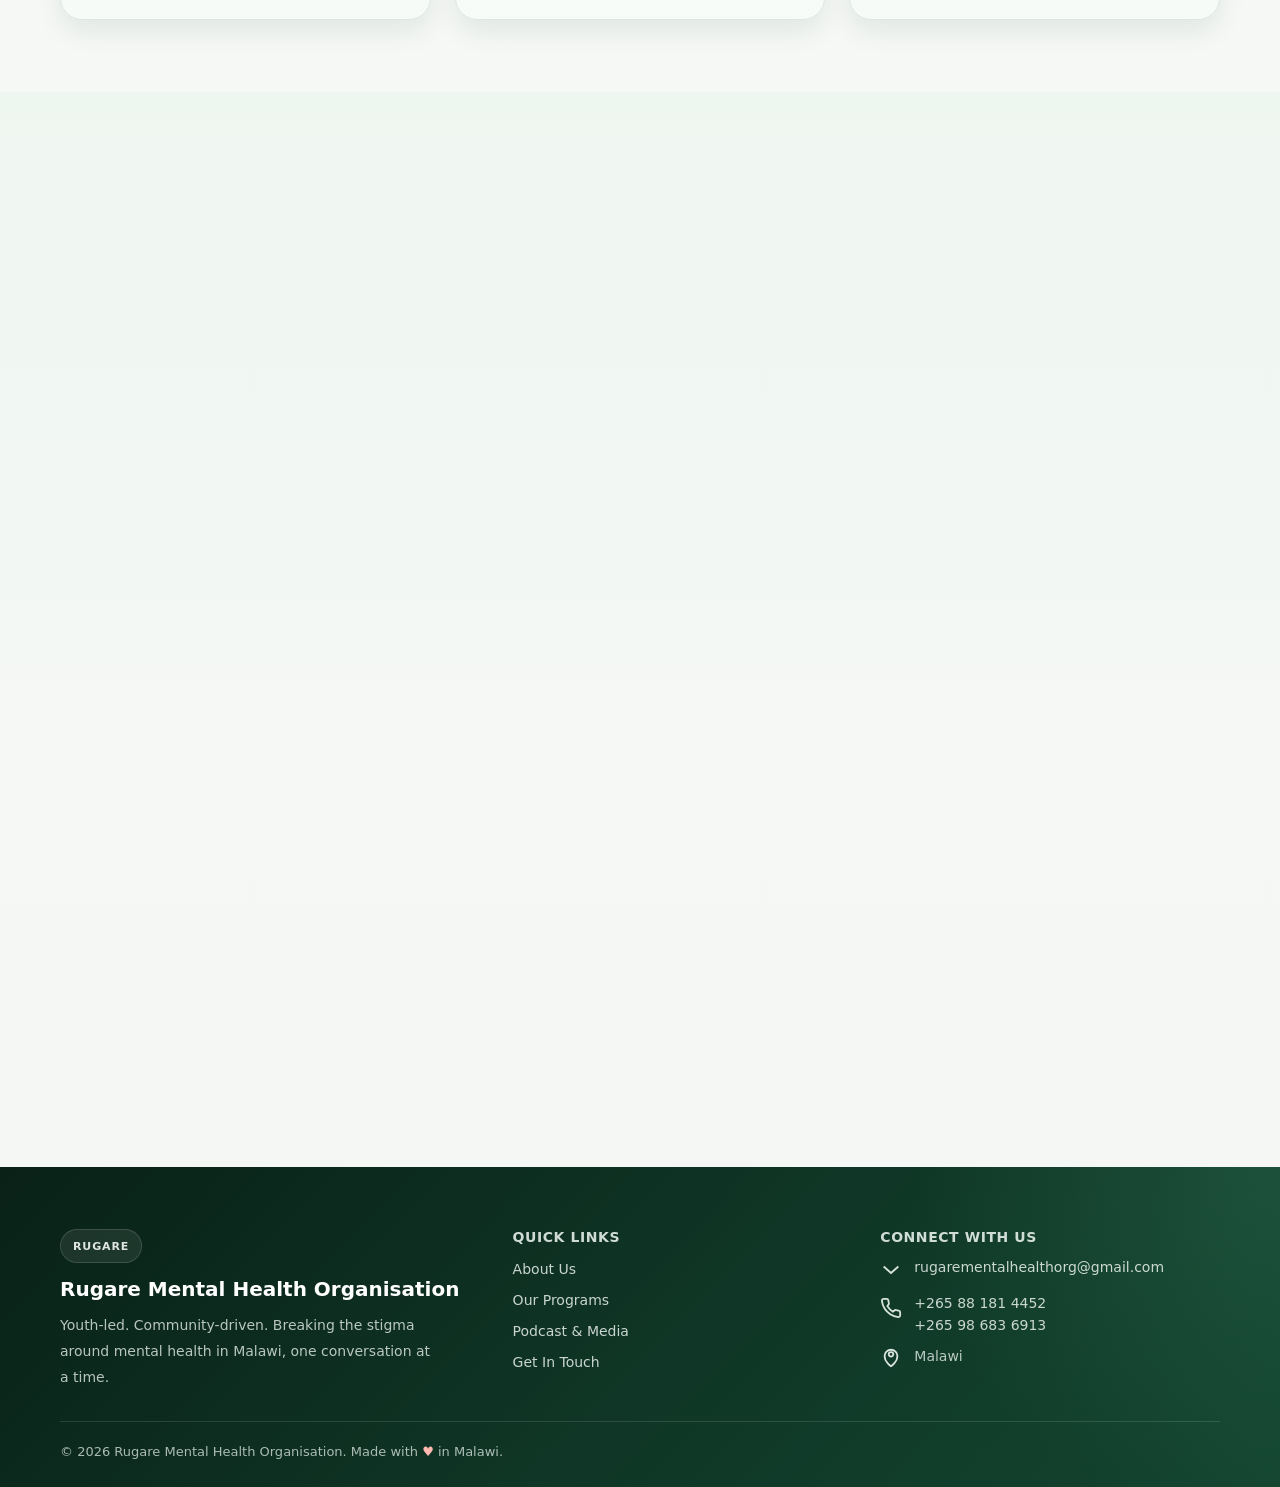
==== commit 1b4c997c: "Fix mobile sidebar to cover full viewport and hide header tagline. Move nav outside the sticky bar s" ====
--- a/index.html
+++ b/index.html
@@ -25,20 +25,20 @@
                     <span></span><span></span><span></span>
                 </span>
             </button>
-            <nav id="site-nav" class="custom-navbar__nav" aria-label="Primary">
-                <div class="custom-navbar__nav-head">
-                    <span class="custom-navbar__nav-label">Menu</span>
-                    <button type="button" class="custom-navbar__close" data-nav-close aria-label="Close menu">
-                        <span aria-hidden="true">×</span>
-                    </button>
-                </div>
-                <a href="index.html" class="custom-navbar__link is-active">Home</a>
-                <a href="about.html" class="custom-navbar__link">About</a>
-                <a href="programs.html" class="custom-navbar__link">Programs</a>
-                <a href="media.html" class="custom-navbar__link">Media</a>
-                <a href="contact.html" class="custom-navbar__link">Contact</a>
-            </nav>
         </div>
+        <nav id="site-nav" class="custom-navbar__nav" aria-label="Primary">
+            <div class="custom-navbar__nav-head">
+                <span class="custom-navbar__nav-label">Menu</span>
+                <button type="button" class="custom-navbar__close" data-nav-close aria-label="Close menu">
+                    <span aria-hidden="true">×</span>
+                </button>
+            </div>
+            <a href="index.html" class="custom-navbar__link is-active">Home</a>
+            <a href="about.html" class="custom-navbar__link">About</a>
+            <a href="programs.html" class="custom-navbar__link">Programs</a>
+            <a href="media.html" class="custom-navbar__link">Media</a>
+            <a href="contact.html" class="custom-navbar__link">Contact</a>
+        </nav>
         <div class="custom-navbar__backdrop" data-nav-backdrop hidden aria-hidden="true"></div>
     </header>
 
--- a/assets/css/style.css
+++ b/assets/css/style.css
@@ -143,6 +143,16 @@
   backdrop-filter: blur(16px);
   box-shadow: 0 14px 28px rgba(7, 23, 16, 0.18);
   transition: box-shadow 0.35s ease, background-color 0.35s ease, border-color 0.35s ease;
+}
+
+@media (min-width: 821px) {
+  .custom-navbar__nav {
+    position: absolute;
+    top: 50%;
+    right: max(24px, calc((100vw - 1160px) / 2 + 24px));
+    transform: translateY(-50%);
+    visibility: visible;
+  }
 }
 
 .custom-navbar.is-scrolled {
@@ -1802,16 +1812,48 @@
     gap: 14px;
   }
 
+  .custom-navbar {
+    position: static;
+    background: transparent;
+    border-bottom: none;
+    box-shadow: none;
+    backdrop-filter: none;
+  }
+
+  .custom-navbar.is-scrolled {
+    background: transparent;
+    border-bottom: none;
+    box-shadow: none;
+  }
+
   .custom-navbar__inner {
+    position: sticky;
+    top: 0;
+    z-index: 51;
     flex-wrap: nowrap;
     align-items: center;
     gap: 14px;
     padding: 12px 0;
+    background: rgba(9, 33, 23, 0.9);
+    backdrop-filter: blur(16px);
+    border-bottom: 1px solid rgba(255, 255, 255, 0.12);
+    box-shadow: 0 14px 28px rgba(7, 23, 16, 0.18);
+    transition: box-shadow 0.35s ease, background-color 0.35s ease, border-color 0.35s ease;
+  }
+
+  .custom-navbar.is-scrolled .custom-navbar__inner {
+    background: rgba(9, 33, 23, 0.97);
+    border-bottom-color: rgba(255, 255, 255, 0.18);
+    box-shadow: 0 18px 36px rgba(7, 23, 16, 0.28);
   }
 
   .custom-brand {
     flex: 1;
     min-width: 0;
+  }
+
+  .custom-brand__tag {
+    display: none;
   }
 
   .custom-navbar__toggle {
@@ -1823,8 +1865,10 @@
     top: 0;
     right: 0;
     bottom: 0;
-    z-index: 60;
+    z-index: 70;
     width: min(300px, 88vw);
+    height: 100dvh;
+    min-height: 100vh;
     flex: none;
     flex-direction: column;
     align-items: stretch;
@@ -1848,7 +1892,7 @@
       visibility 0.32s cubic-bezier(0.33, 1, 0.55, 1);
   }
 
-  .custom-navbar.is-nav-open .custom-navbar__nav {
+  body.custom-nav-open .custom-navbar__nav {
     visibility: visible;
     transform: translateX(0);
   }
@@ -1905,7 +1949,7 @@
     display: block;
     position: fixed;
     inset: 0;
-    z-index: 55;
+    z-index: 65;
     background: rgba(5, 18, 12, 0.58);
     backdrop-filter: blur(3px);
     -webkit-backdrop-filter: blur(3px);
@@ -1917,7 +1961,7 @@
       visibility 0.32s ease;
   }
 
-  .custom-navbar.is-nav-open .custom-navbar__backdrop {
+  body.custom-nav-open .custom-navbar__backdrop {
     opacity: 1;
     visibility: visible;
     pointer-events: auto;
@@ -1958,10 +2002,6 @@
 
   .custom-brand__name {
     font-size: 15px;
-  }
-
-  .custom-brand__tag {
-    font-size: 11px;
   }
 
   .custom-navbar__toggle {
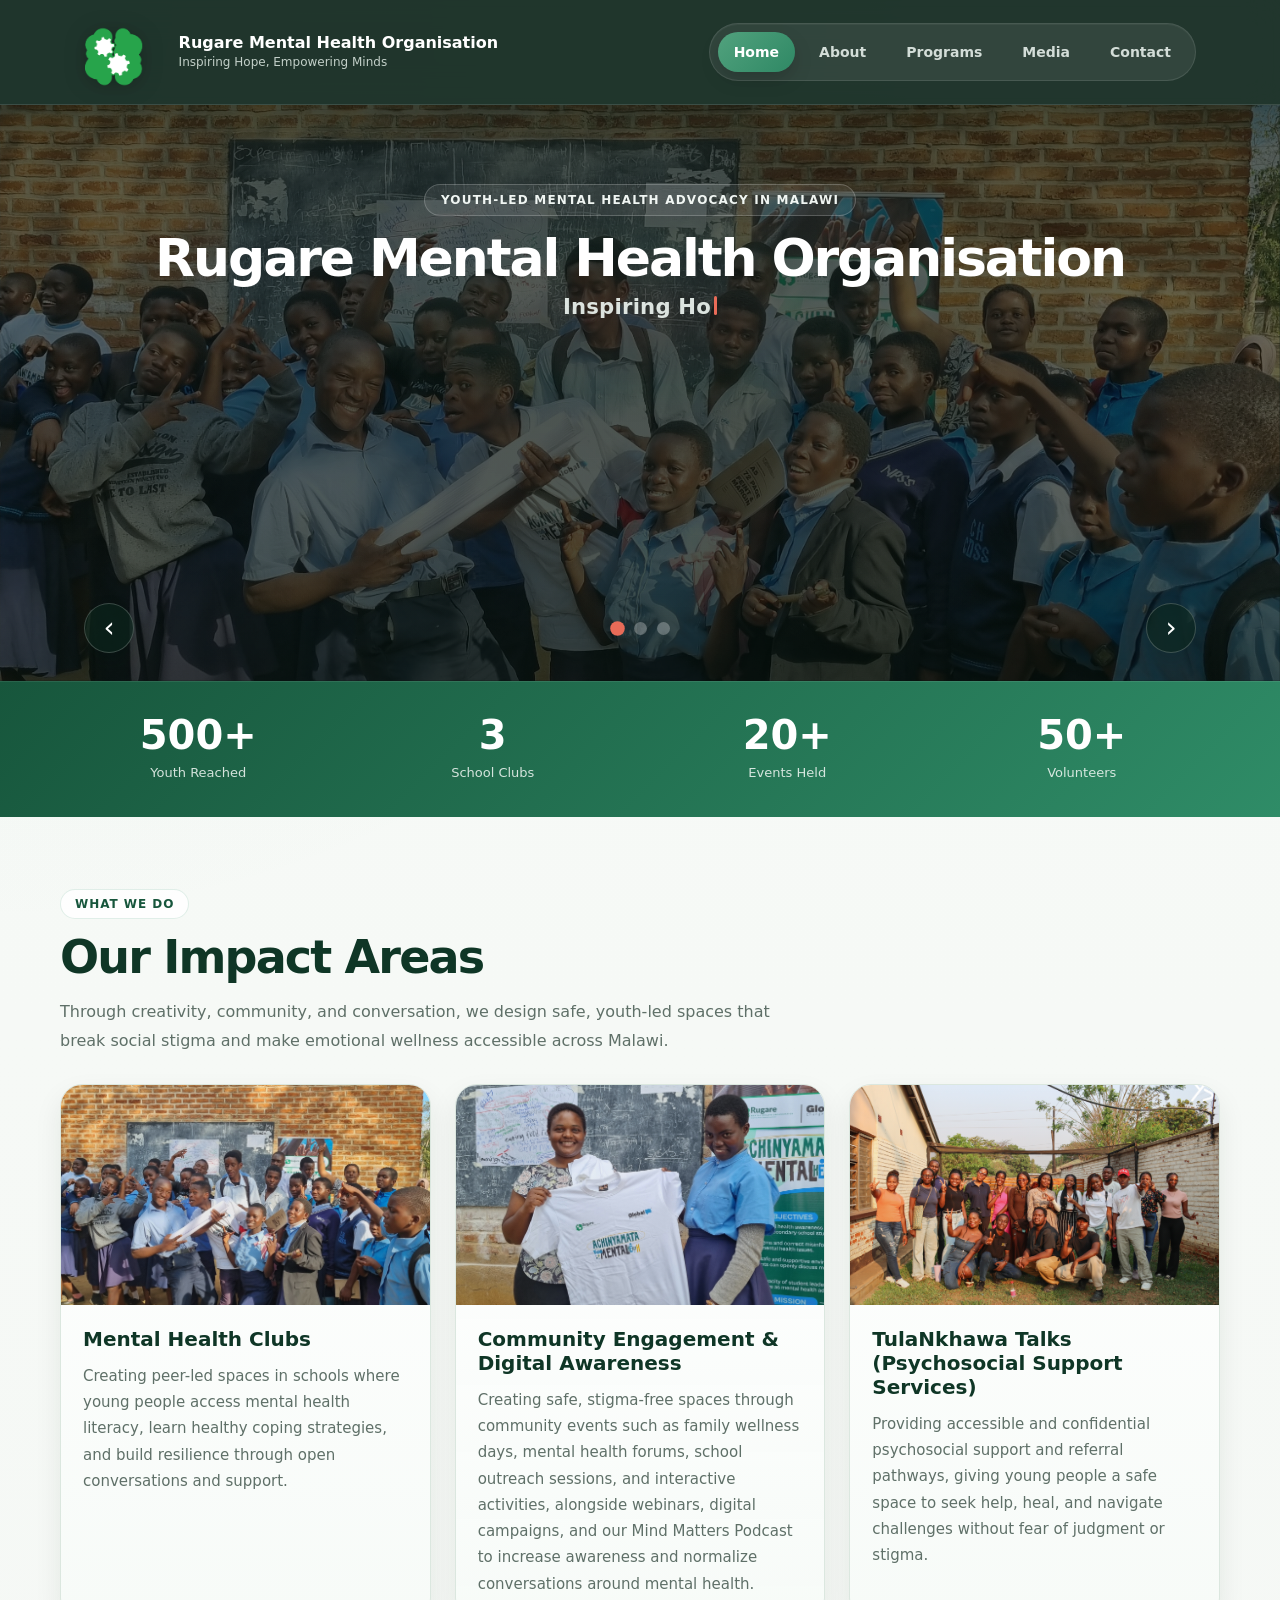
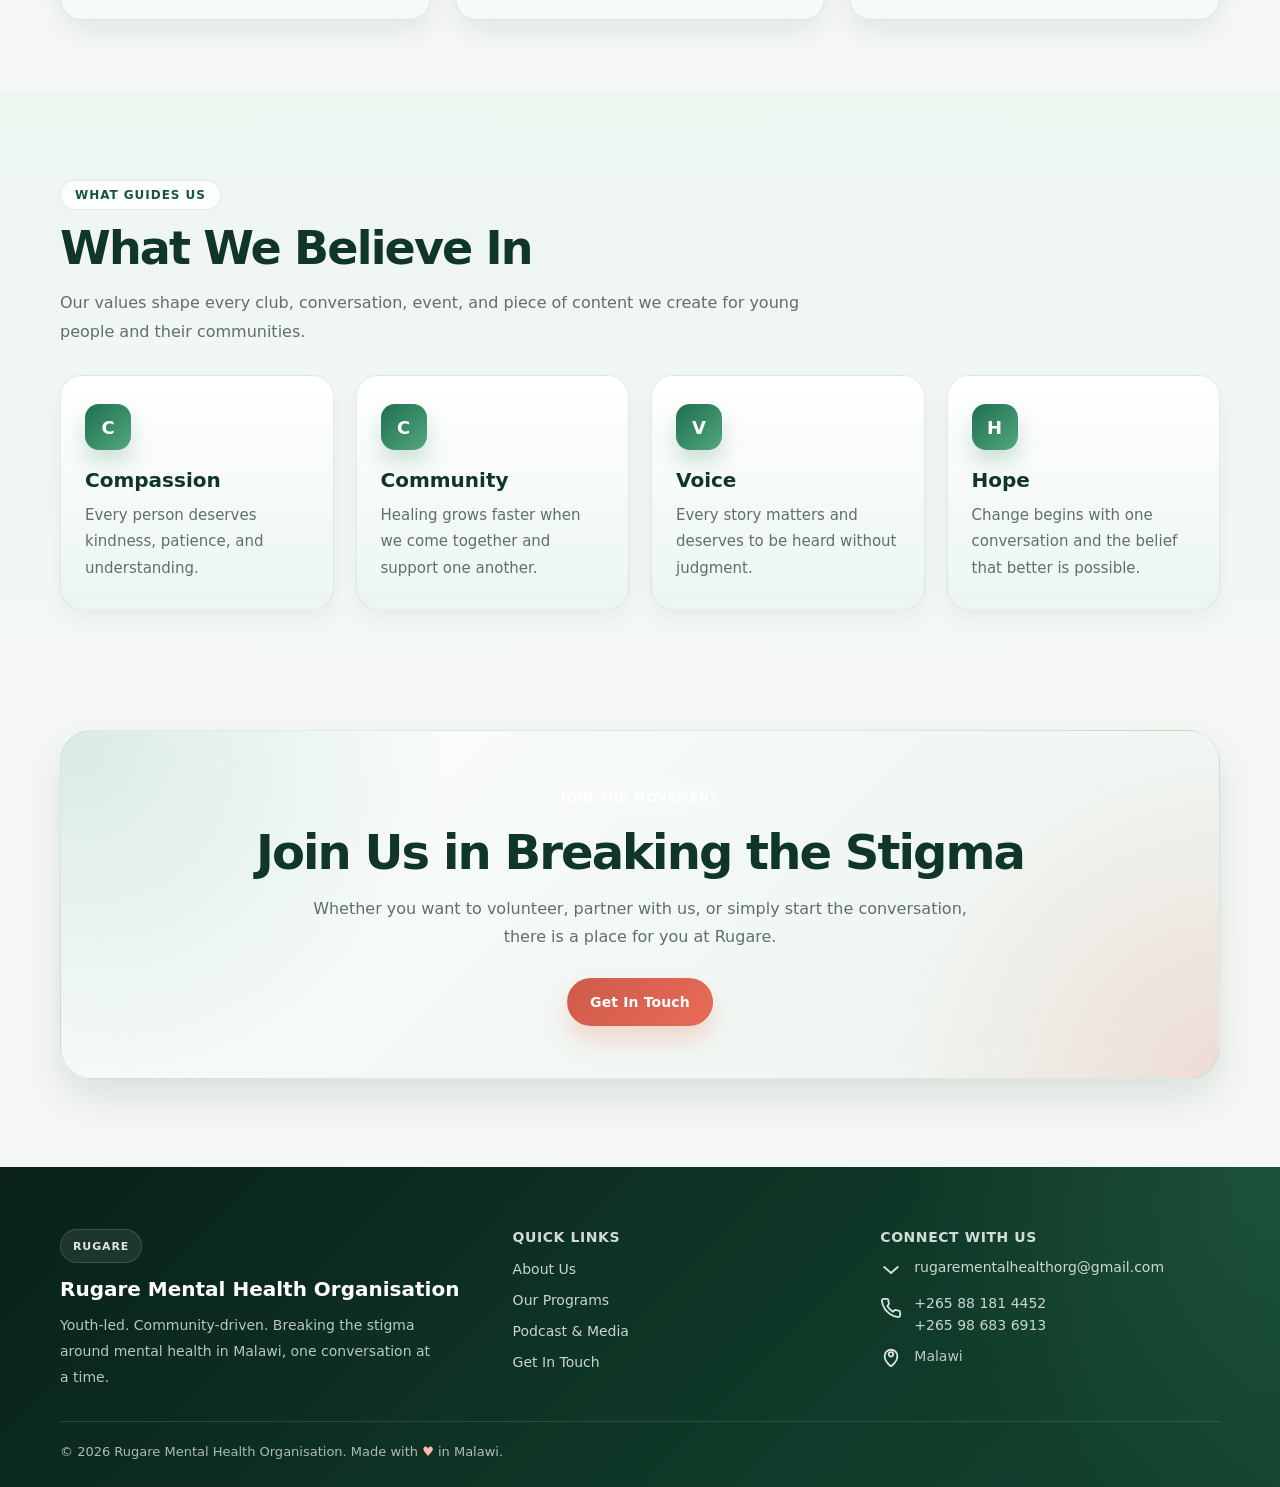
==== commit e01cc257: "Update branding and enhance hero section styles for Rugare Mental Health Organisation - Changed tagl" ====
--- a/index.html
+++ b/index.html
@@ -17,7 +17,7 @@
                 </span>
                 <span class="custom-brand__text">
                     <span class="custom-brand__name">Rugare Mental Health Organisation</span>
-                    <span class="custom-brand__tag">Youth-led support, awareness, and healing in Malawi</span>
+                    <span class="custom-brand__tag">Inspiring Hope, Empowering Minds</span>
                 </span>
             </a>
             <button type="button" class="custom-navbar__toggle" data-nav-toggle aria-controls="site-nav" aria-expanded="false" aria-label="Open menu">
@@ -61,14 +61,14 @@
 
                 <div class="custom-container custom-hero__layout">
                     <div class="custom-hero__content custom-hero__content--intro">
-                        <span class="custom-hero__eyebrow">Youth-led mental health advocacy</span>
+                        <span class="custom-hero__eyebrow">Youth-led mental health advocacy in Malawi</span>
                         <h1
                             class="custom-hero__title custom-hero__title--typewriter"
                             data-hero-typewriter
-                            data-hero-typewriter-text="Narrative on Mental Health"
-                            aria-label="Changing the Narrative on Mental Health"
+                            data-hero-typewriter-text="Inspiring Hope, Empowering minds"
+                            aria-label="Rugare Mental Health Organisation — Inspiring Hope, Empowering minds"
                         >
-                            <span class="custom-hero__title-line custom-hero__title-line--fixed">Changing the</span>
+                            <span class="custom-hero__title-line custom-hero__title-line--fixed">Rugare Mental Health Organisation</span>
                             <span class="custom-hero__title-line custom-hero__title-line--typed">
                                 <span class="custom-hero__title-text" aria-hidden="true"></span><span class="custom-hero__title-cursor" aria-hidden="true"></span>
                             </span>
--- a/assets/css/style.css
+++ b/assets/css/style.css
@@ -464,6 +464,7 @@
   object-fit: cover;
   object-position: center;
   transform: scale(1.04);
+  filter: brightness(0.76) saturate(0.9);
   will-change: transform;
 }
 
@@ -476,10 +477,11 @@
   inset: 0;
   z-index: 1;
   pointer-events: none;
-  opacity: 0.92;
+  opacity: 0.8;
   background:
-    linear-gradient(180deg, rgba(5, 18, 12, 0.55) 0%, rgba(5, 18, 12, 0.38) 38%, rgba(5, 18, 12, 0.62) 100%),
-    radial-gradient(ellipse 120% 80% at 50% 20%, rgba(0, 0, 0, 0.25), transparent 55%);
+    linear-gradient(180deg, rgba(5, 18, 12, 0.72) 0%, rgba(5, 18, 12, 0.48) 34%, rgba(5, 18, 12, 0.78) 100%),
+    radial-gradient(ellipse 95% 75% at 50% 42%, rgba(5, 18, 12, 0.62), transparent 68%),
+    radial-gradient(ellipse 120% 55% at 50% 100%, rgba(5, 18, 12, 0.45), transparent 58%);
   transition: opacity 0.45s cubic-bezier(0.33, 1, 0.55, 1);
 }
 
@@ -550,9 +552,12 @@
   display: flex;
   flex-direction: column;
   align-items: center;
-  gap: 0.06em;
+  gap: 0.4em;
   max-width: none;
-  min-height: 2.2em;
+  min-height: auto;
+  font-size: unset;
+  font-weight: unset;
+  letter-spacing: normal;
   text-wrap: nowrap;
   position: relative;
   padding-bottom: 14px;
@@ -564,8 +569,20 @@
   white-space: nowrap;
 }
 
+.custom-hero__title-line--fixed {
+  font-size: clamp(1.75rem, 4.8vw, 3.25rem);
+  font-weight: 900;
+  letter-spacing: -0.04em;
+  line-height: 1.08;
+}
+
 .custom-hero__title-line--typed {
-  min-height: 1.08em;
+  min-height: 1.35em;
+  font-size: clamp(1.05rem, 2.35vw, 1.325rem);
+  font-weight: 600;
+  letter-spacing: 0.01em;
+  line-height: 1.35;
+  color: rgba(240, 247, 243, 0.9);
 }
 
 .custom-hero__title-text {
@@ -1830,10 +1847,14 @@
     position: sticky;
     top: 0;
     z-index: 51;
+    width: 100%;
+    max-width: none;
+    margin: 0;
     flex-wrap: nowrap;
     align-items: center;
     gap: 14px;
-    padding: 12px 0;
+    padding: 12px 16px;
+    box-sizing: border-box;
     background: rgba(9, 33, 23, 0.9);
     backdrop-filter: blur(16px);
     border-bottom: 1px solid rgba(255, 255, 255, 0.12);
@@ -1992,6 +2013,11 @@
     width: calc(100% - 32px);
   }
 
+  .custom-navbar__inner {
+    padding-left: 16px;
+    padding-right: 16px;
+  }
+
   .custom-brand {
     align-items: flex-start;
   }
@@ -2057,8 +2083,12 @@
     font-size: 15px;
   }
 
+  .custom-hero__title-line--fixed {
+    font-size: clamp(1.5rem, 6.5vw, 2.25rem);
+  }
+
   .custom-hero__title--typewriter {
-    min-height: 2.35em;
+    gap: 0.45em;
   }
 
   .custom-hero__title-line {
@@ -2067,7 +2097,9 @@
   }
 
   .custom-hero__title-line--typed {
-    min-height: 2.16em;
+    min-height: 2.4em;
+    font-size: clamp(0.98rem, 3.8vw, 1.15rem);
+    font-weight: 600;
   }
 
   .custom-hero__controls {
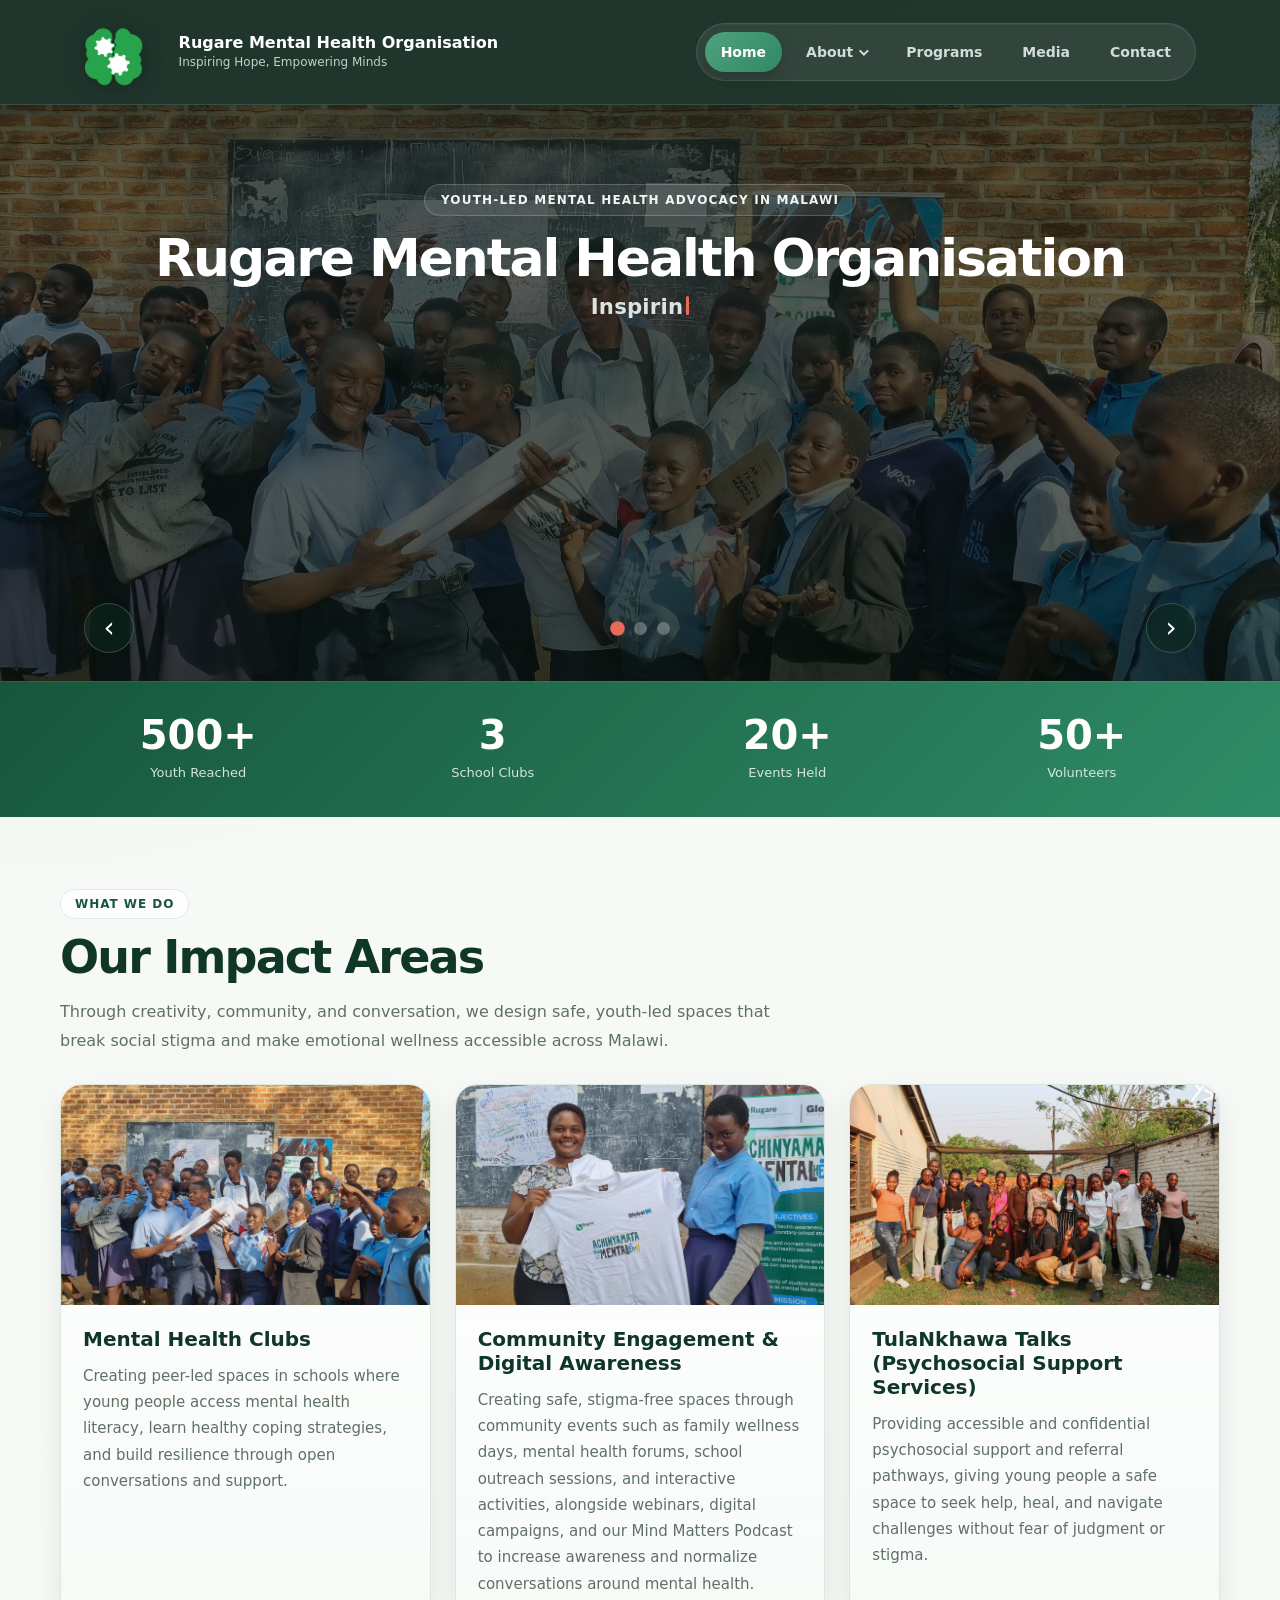
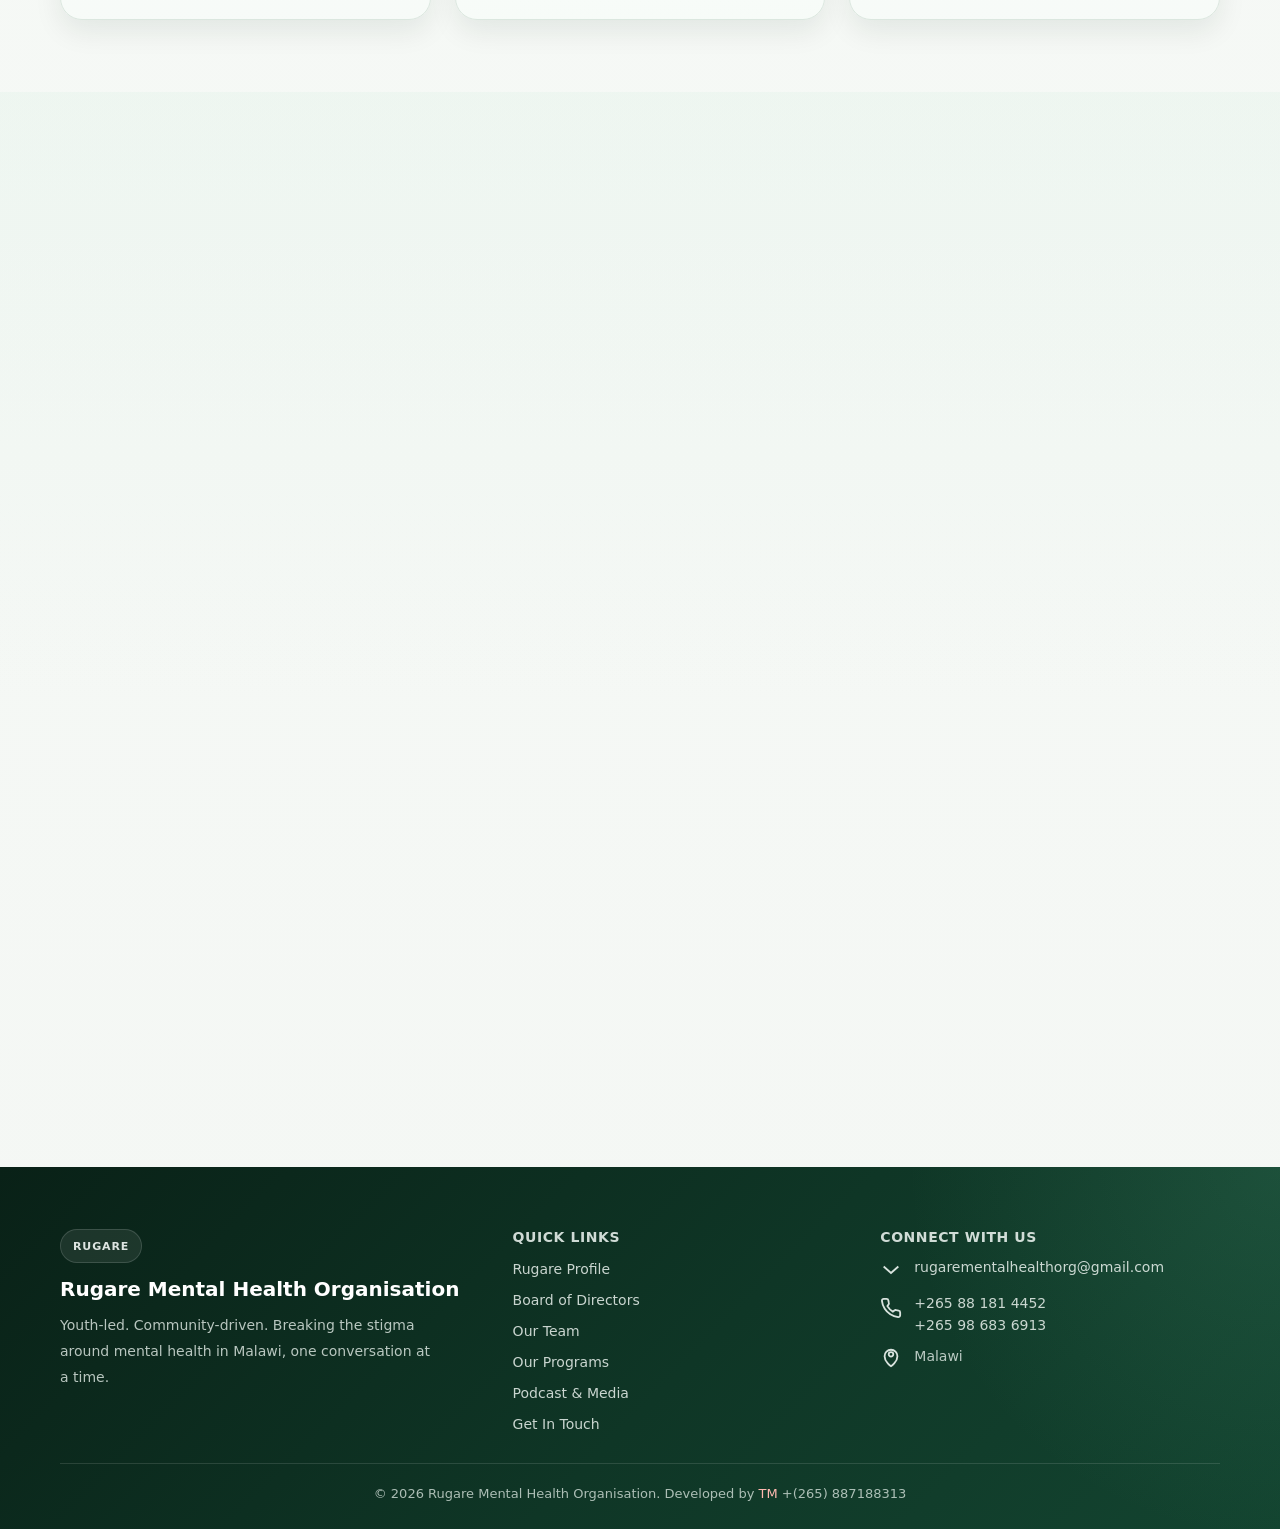
==== commit 7e38c07b: "Implement dropdown navigation for About section across multiple pages - Replaced static About link w" ====
--- a/index.html
+++ b/index.html
@@ -34,7 +34,30 @@
                 </button>
             </div>
             <a href="index.html" class="custom-navbar__link is-active">Home</a>
-            <a href="about.html" class="custom-navbar__link">About</a>
+            <div class="custom-navbar__dropdown" data-nav-dropdown>
+                <button
+                    type="button"
+                    class="custom-navbar__link custom-navbar__dropdown-trigger"
+                    data-nav-dropdown-trigger
+                    aria-expanded="false"
+                    aria-haspopup="true"
+                    aria-controls="about-nav-menu"
+                    id="about-nav-trigger"
+                >
+                    About
+                    <span class="custom-navbar__dropdown-chevron" aria-hidden="true"></span>
+                </button>
+                <div
+                    id="about-nav-menu"
+                    class="custom-navbar__dropdown-menu"
+                    role="menu"
+                    aria-labelledby="about-nav-trigger"
+                >
+                    <a href="about.html" class="custom-navbar__dropdown-link" role="menuitem">Rugare Profile</a>
+                    <a href="board.html" class="custom-navbar__dropdown-link" role="menuitem">Board of Directors</a>
+                    <a href="our-team.html" class="custom-navbar__dropdown-link" role="menuitem">Our Team</a>
+                </div>
+            </div>
             <a href="programs.html" class="custom-navbar__link">Programs</a>
             <a href="media.html" class="custom-navbar__link">Media</a>
             <a href="contact.html" class="custom-navbar__link">Contact</a>
@@ -229,7 +252,9 @@
                 <div class="custom-footer__col">
                     <div class="custom-footer__heading">Quick Links</div>
                     <ul class="custom-footer__list">
-                        <li><a class="custom-footer__link" href="about.html">About Us</a></li>
+                        <li><a class="custom-footer__link" href="about.html">Rugare Profile</a></li>
+                        <li><a class="custom-footer__link" href="board.html">Board of Directors</a></li>
+                        <li><a class="custom-footer__link" href="our-team.html">Our Team</a></li>
                         <li><a class="custom-footer__link" href="programs.html">Our Programs</a></li>
                         <li><a class="custom-footer__link" href="media.html">Podcast &amp; Media</a></li>
                         <li><a class="custom-footer__link" href="contact.html">Get In Touch</a></li>
@@ -263,7 +288,7 @@
                 </div>
             </div>
             <div class="custom-footer__bottom">
-                © 2026 Rugare Mental Health Organisation. Made with <span class="custom-footer__heart">♥</span> in Malawi.
+                © 2026 Rugare Mental Health Organisation. Developed by <span class="custom-footer__heart">TM</span> +(265) 887188313
             </div>
         </div>
     </footer>
--- a/assets/css/style.css
+++ b/assets/css/style.css
@@ -306,6 +306,99 @@
   transform: translateY(-7px) rotate(-45deg);
 }
 
+.custom-navbar__dropdown {
+  position: relative;
+}
+
+.custom-navbar__dropdown-trigger {
+  gap: 6px;
+  cursor: pointer;
+  border: none;
+  font-family: inherit;
+  background: transparent;
+}
+
+.custom-navbar__dropdown-trigger:focus-visible,
+.custom-navbar__dropdown-link:focus-visible {
+  outline: 2px solid var(--rugare-coral-500);
+  outline-offset: 2px;
+}
+
+.custom-navbar__dropdown-chevron {
+  display: inline-block;
+  width: 7px;
+  height: 7px;
+  border-right: 2px solid currentColor;
+  border-bottom: 2px solid currentColor;
+  transform: rotate(45deg) translateY(-2px);
+  transition: transform 0.2s ease;
+}
+
+.custom-navbar__dropdown.is-open .custom-navbar__dropdown-chevron {
+  transform: rotate(-135deg) translateY(1px);
+}
+
+.custom-navbar__dropdown-menu {
+  position: absolute;
+  top: calc(100% + 10px);
+  left: 50%;
+  z-index: 60;
+  display: flex;
+  flex-direction: column;
+  gap: 2px;
+  min-width: 210px;
+  padding: 8px;
+  border-radius: 16px;
+  background: rgba(9, 33, 23, 0.98);
+  border: 1px solid rgba(255, 255, 255, 0.12);
+  box-shadow: 0 18px 36px rgba(7, 23, 16, 0.35);
+  opacity: 0;
+  visibility: hidden;
+  pointer-events: none;
+  transform: translateX(-50%) translateY(6px);
+  transition: opacity 0.2s ease, visibility 0.2s ease, transform 0.2s ease;
+}
+
+.custom-navbar__dropdown-link {
+  display: flex;
+  align-items: center;
+  min-height: 40px;
+  padding: 0 14px;
+  border-radius: 10px;
+  color: rgba(239, 247, 242, 0.86);
+  font-size: 14px;
+  font-weight: 700;
+  white-space: nowrap;
+  transition: background-color 0.2s ease, color 0.2s ease;
+}
+
+.custom-navbar__dropdown-link:hover {
+  color: #fff;
+  background: rgba(255, 255, 255, 0.1);
+}
+
+.custom-navbar__dropdown-link.is-active {
+  color: #fff;
+  background: linear-gradient(135deg, rgba(83, 167, 129, 0.95), rgba(47, 140, 103, 0.95));
+  box-shadow: 0 6px 14px rgba(0, 0, 0, 0.16);
+}
+
+@media (min-width: 821px) {
+  .custom-navbar__dropdown:hover .custom-navbar__dropdown-chevron,
+  .custom-navbar__dropdown:focus-within .custom-navbar__dropdown-chevron {
+    transform: rotate(-135deg) translateY(1px);
+  }
+
+  .custom-navbar__dropdown:hover .custom-navbar__dropdown-menu,
+  .custom-navbar__dropdown:focus-within .custom-navbar__dropdown-menu,
+  .custom-navbar__dropdown.is-open .custom-navbar__dropdown-menu {
+    opacity: 1;
+    visibility: visible;
+    pointer-events: auto;
+    transform: translateX(-50%) translateY(0);
+  }
+}
+
 .custom-navbar__nav-head {
   display: none;
 }
@@ -1002,6 +1095,114 @@
   color: var(--rugare-muted);
 }
 
+.custom-team-intro {
+  max-width: 720px;
+  margin: 0;
+  font-size: 16px;
+  line-height: 1.8;
+  color: var(--rugare-muted);
+}
+
+.custom-team-group {
+  margin-top: 48px;
+}
+
+.custom-team-group:first-of-type {
+  margin-top: 28px;
+}
+
+.custom-team-group .custom-section__title {
+  font-size: clamp(24px, 3.5vw, 32px);
+}
+
+.custom-team-grid {
+  display: grid;
+  grid-template-columns: repeat(3, minmax(0, 1fr));
+  gap: 24px;
+  margin-top: 24px;
+}
+
+.custom-team-card {
+  overflow: hidden;
+  padding: 0;
+  border-radius: var(--rugare-radius-lg);
+  background: linear-gradient(180deg, rgba(255, 255, 255, 0.98), rgba(247, 251, 248, 0.95));
+  border: 1px solid var(--rugare-border);
+  box-shadow: var(--rugare-shadow-md);
+  transition: transform 0.22s ease, box-shadow 0.22s ease;
+}
+
+.custom-team-card:hover {
+  transform: translateY(-4px);
+  box-shadow: var(--rugare-shadow-lg);
+}
+
+.custom-team-card__photo {
+  aspect-ratio: 1;
+  overflow: hidden;
+  background: linear-gradient(135deg, var(--rugare-green-100), #fff);
+}
+
+.custom-team-card__photo img {
+  display: block;
+  width: 100%;
+  height: 100%;
+  object-fit: cover;
+}
+
+.custom-team-card__body {
+  padding: 20px 22px 24px;
+}
+
+.custom-team-card__name {
+  margin: 0;
+  font-size: 18px;
+  font-weight: 900;
+  color: var(--rugare-green-900);
+  line-height: 1.3;
+}
+
+.custom-team-card__role {
+  margin: 6px 0 0;
+  font-size: 13px;
+  font-weight: 700;
+  color: var(--rugare-green-600);
+  line-height: 1.4;
+}
+
+.custom-team-card__tag {
+  display: inline-flex;
+  margin-top: 10px;
+  padding: 4px 10px;
+  border-radius: 999px;
+  background: rgba(83, 167, 129, 0.12);
+  color: var(--rugare-green-700);
+  font-size: 11px;
+  font-weight: 800;
+  letter-spacing: 0.04em;
+  text-transform: uppercase;
+}
+
+.custom-team-card__bio {
+  margin: 12px 0 0;
+  font-size: 14px;
+  line-height: 1.7;
+  color: var(--rugare-muted);
+}
+
+.custom-team-card--board .custom-team-card__role {
+  color: var(--rugare-green-800);
+}
+
+.custom-team-note {
+  max-width: 640px;
+  margin: 48px auto 0;
+  text-align: center;
+  font-size: 16px;
+  line-height: 1.8;
+  color: var(--rugare-muted);
+}
+
 .custom-program-card {
   display: grid;
   grid-template-columns: 64px 1fr;
@@ -1559,6 +1760,7 @@
   border-top: 1px solid rgba(255, 255, 255, 0.12);
   font-size: 13px;
   color: rgba(233, 242, 237, 0.72);
+  text-align: center;
 }
 
 .custom-footer__heart {
@@ -1809,6 +2011,7 @@
   .custom-stats-strip__grid,
   .custom-grid-3,
   .custom-about-cards,
+  .custom-team-grid,
   .custom-values-grid {
     grid-template-columns: repeat(2, minmax(0, 1fr));
   }
@@ -1830,6 +2033,7 @@
   }
 
   .custom-navbar {
+    width: 100%;
     position: static;
     background: transparent;
     border-bottom: none;
@@ -1966,6 +2170,49 @@
     font-size: 15px;
   }
 
+  .custom-navbar__dropdown {
+    display: flex;
+    flex-direction: column;
+    margin: 0 12px;
+  }
+
+  .custom-navbar__dropdown-trigger {
+    justify-content: space-between;
+    width: 100%;
+    margin: 0;
+    min-height: 50px;
+    padding: 0 20px;
+    font-size: 15px;
+  }
+
+  .custom-navbar__dropdown-menu {
+    position: static;
+    display: none;
+    min-width: 0;
+    padding: 0 0 6px 10px;
+    margin: 0;
+    background: transparent;
+    border: none;
+    box-shadow: none;
+    opacity: 1;
+    visibility: visible;
+    pointer-events: auto;
+    transform: none;
+    transition: none;
+  }
+
+  .custom-navbar__dropdown.is-open .custom-navbar__dropdown-menu {
+    display: flex;
+  }
+
+  .custom-navbar__dropdown-link {
+    min-height: 44px;
+    padding: 0 16px;
+    margin: 0;
+    font-size: 14px;
+    white-space: normal;
+  }
+
   .custom-navbar__backdrop {
     display: block;
     position: fixed;
@@ -2013,6 +2260,12 @@
     width: calc(100% - 32px);
   }
 
+  .custom-container.custom-navbar__inner {
+    width: 100%;
+    max-width: none;
+    margin: 0;
+  }
+
   .custom-navbar__inner {
     padding-left: 16px;
     padding-right: 16px;
@@ -2148,6 +2401,7 @@
 
   .custom-grid-3,
   .custom-about-cards,
+  .custom-team-grid,
   .custom-form__row {
     grid-template-columns: 1fr;
   }
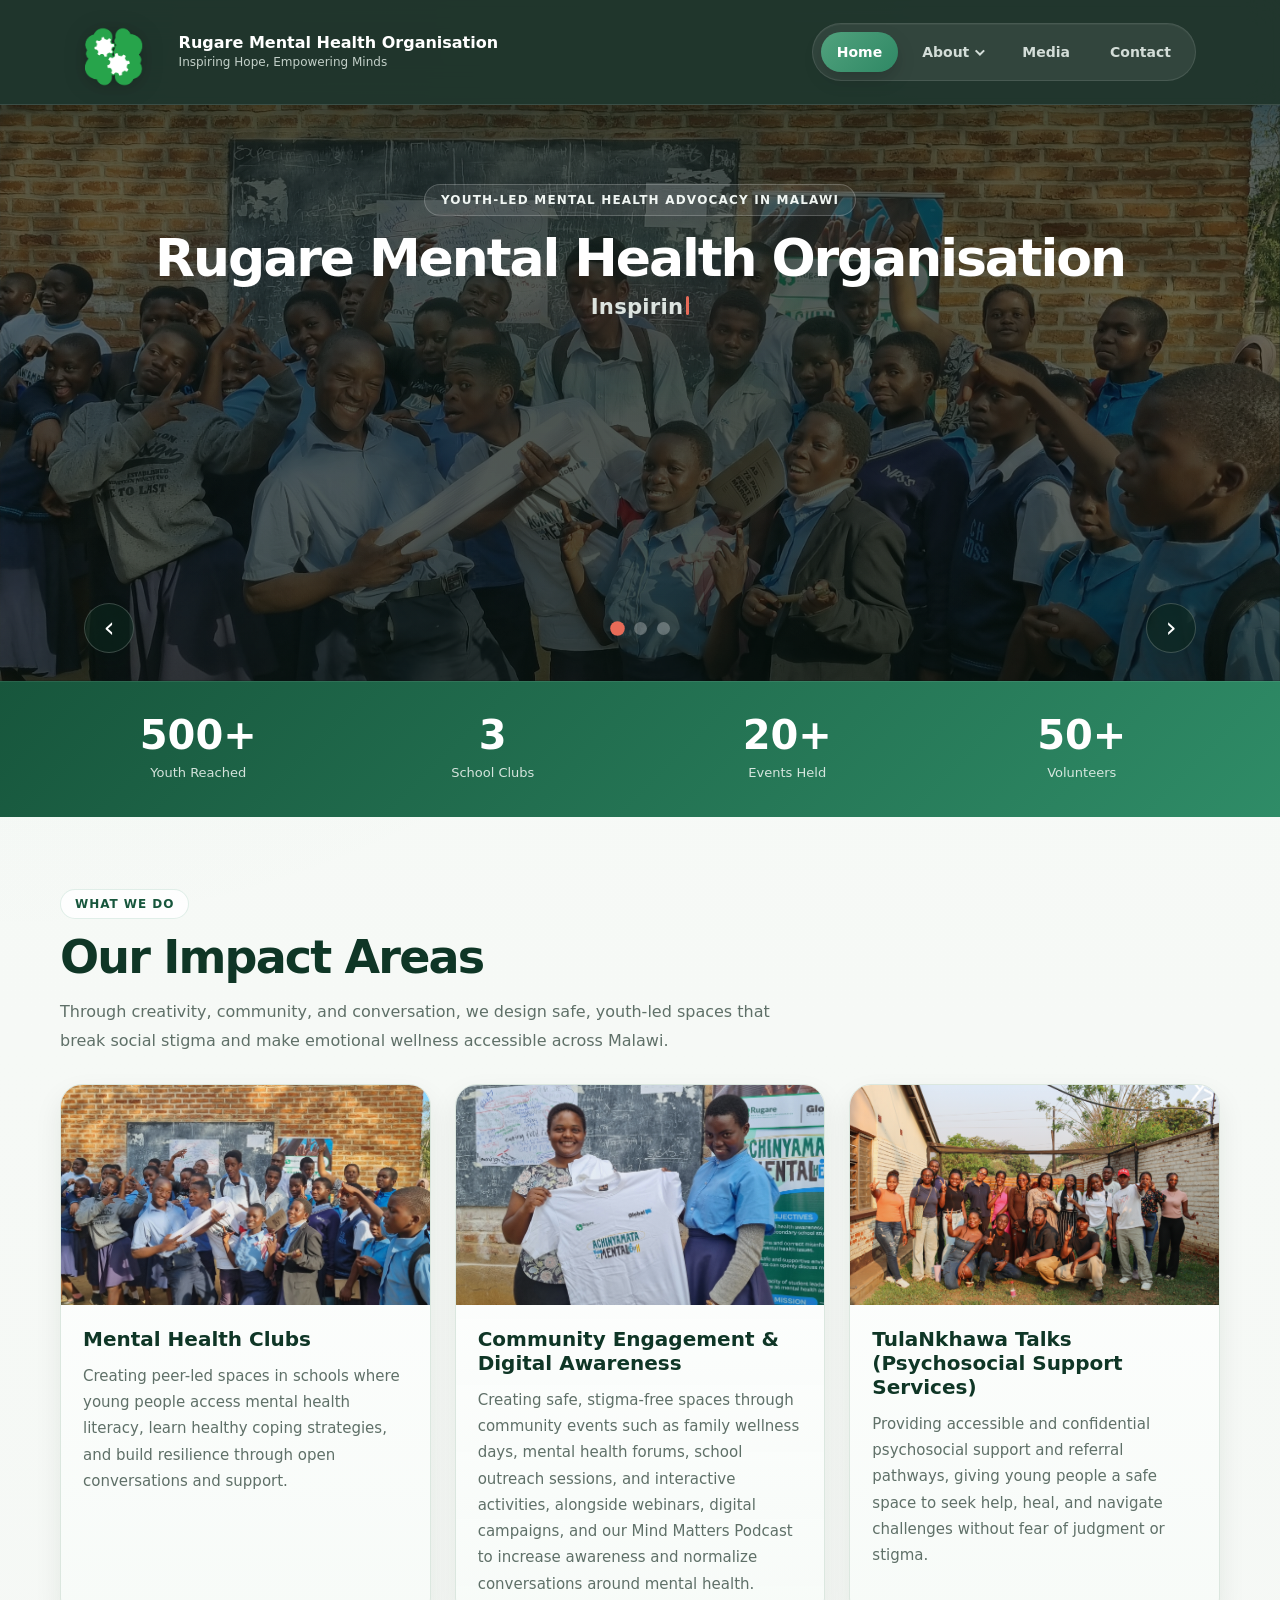
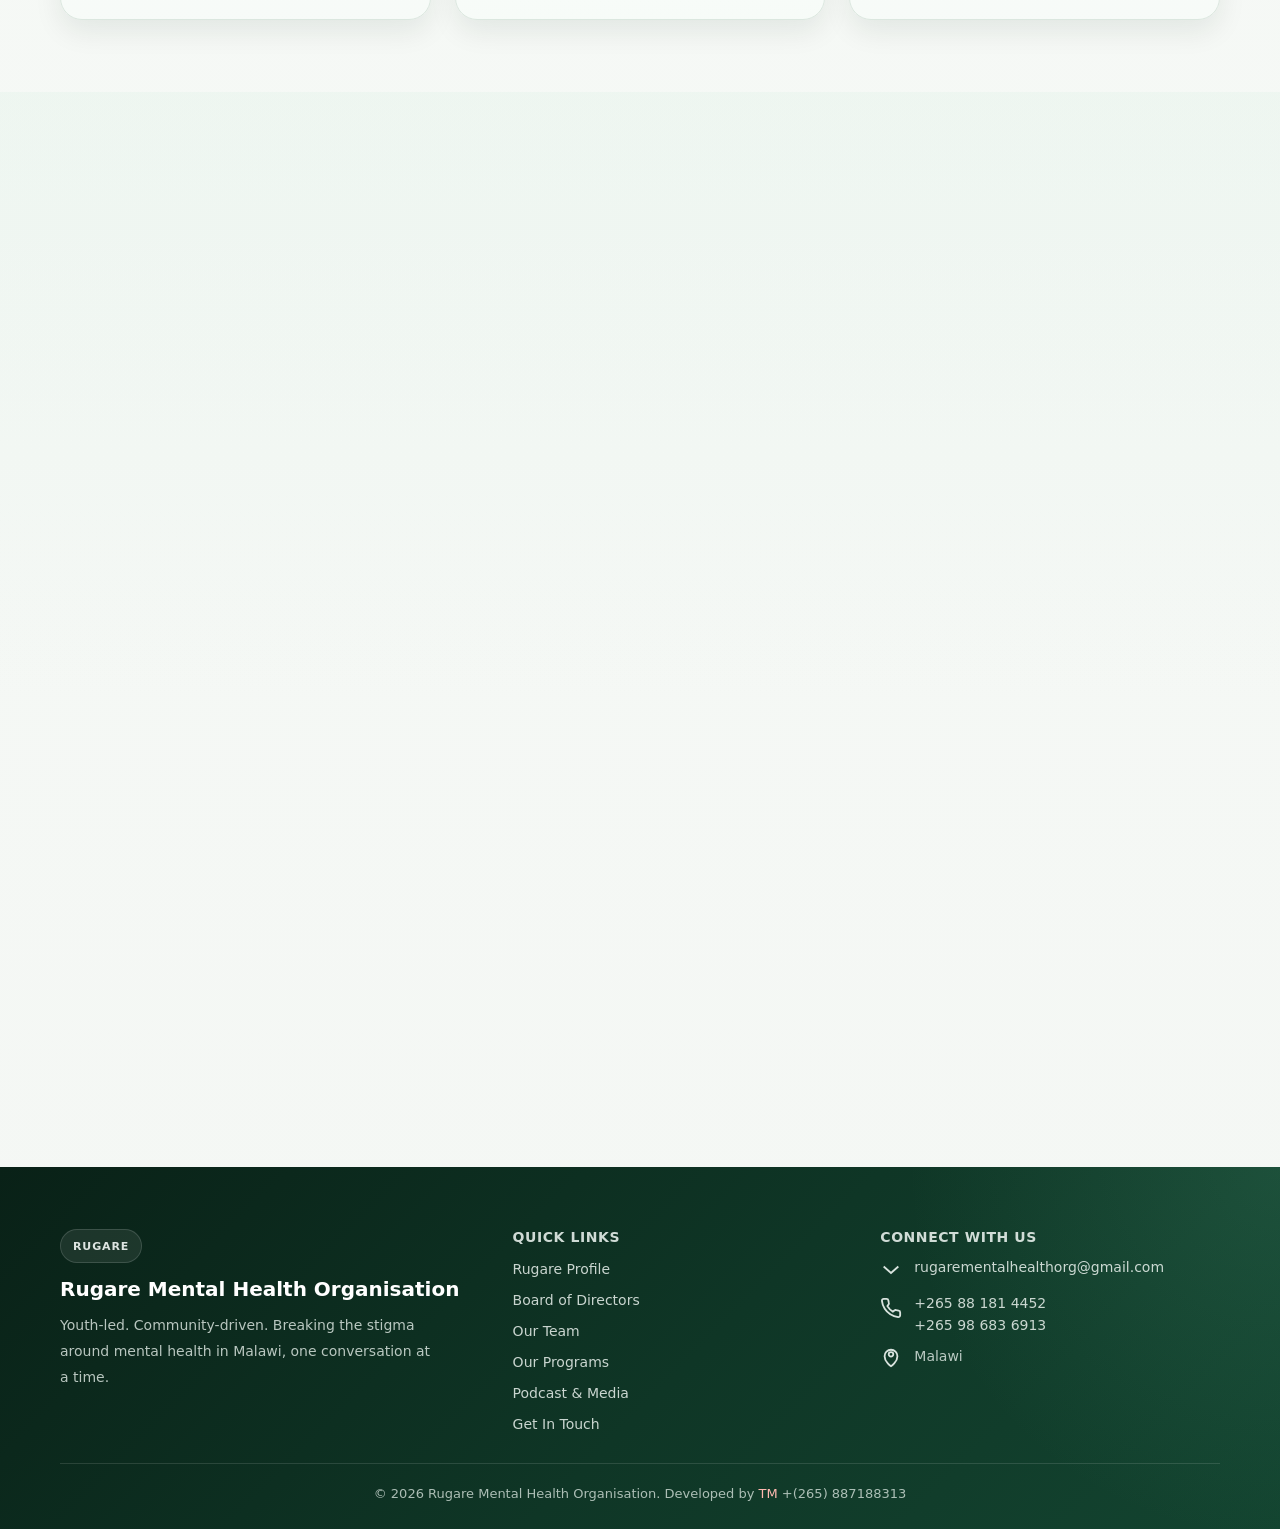
==== commit 4e4db38c: "Add "Programs" link to navigation across multiple pages and enhance team directory functionality - I" ====
--- a/index.html
+++ b/index.html
@@ -56,9 +56,9 @@
                     <a href="about.html" class="custom-navbar__dropdown-link" role="menuitem">Rugare Profile</a>
                     <a href="board.html" class="custom-navbar__dropdown-link" role="menuitem">Board of Directors</a>
                     <a href="our-team.html" class="custom-navbar__dropdown-link" role="menuitem">Our Team</a>
-                </div>
-            </div>
-            <a href="programs.html" class="custom-navbar__link">Programs</a>
+                    <a href="programs.html" class="custom-navbar__dropdown-link" role="menuitem">Programs</a>
+                </div>
+            </div>
             <a href="media.html" class="custom-navbar__link">Media</a>
             <a href="contact.html" class="custom-navbar__link">Contact</a>
         </nav>
--- a/assets/css/style.css
+++ b/assets/css/style.css
@@ -308,6 +308,17 @@
 
 .custom-navbar__dropdown {
   position: relative;
+}
+
+@media (min-width: 821px) {
+  .custom-navbar__dropdown::before {
+    content: '';
+    position: absolute;
+    top: 100%;
+    left: 0;
+    right: 0;
+    height: 12px;
+  }
 }
 
 .custom-navbar__dropdown-trigger {
@@ -1203,6 +1214,287 @@
   color: var(--rugare-muted);
 }
 
+.custom-team-group--leadership {
+  margin-top: 28px;
+}
+
+.custom-team-grid--leadership {
+  grid-template-columns: repeat(2, minmax(0, 1fr));
+}
+
+.custom-team-card--leadership .custom-team-card__name {
+  font-size: 20px;
+}
+
+.custom-team-card--leadership .custom-team-card__role {
+  font-size: 14px;
+}
+
+.custom-team-toolbar {
+  display: flex;
+  justify-content: flex-end;
+  margin-top: 40px;
+  margin-bottom: 8px;
+}
+
+.custom-view-toggle {
+  position: relative;
+  display: inline-flex;
+  align-items: center;
+  padding: 4px;
+  border: 1px solid var(--rugare-border);
+  border-radius: 999px;
+  background: var(--rugare-surface);
+  box-shadow: var(--rugare-shadow-sm);
+}
+
+.custom-view-toggle__btn {
+  position: relative;
+  z-index: 1;
+  padding: 10px 20px;
+  border: 0;
+  border-radius: 999px;
+  background: transparent;
+  color: var(--rugare-muted);
+  font-size: 14px;
+  font-weight: 600;
+  line-height: 1;
+  cursor: pointer;
+  transition: color 0.2s ease;
+}
+
+.custom-view-toggle__btn:hover {
+  color: var(--rugare-text);
+}
+
+.custom-view-toggle__btn:focus-visible {
+  outline: 2px solid var(--rugare-green-500);
+  outline-offset: 2px;
+}
+
+.custom-view-toggle__btn.is-active {
+  color: #fff;
+}
+
+.custom-view-toggle__indicator {
+  position: absolute;
+  top: 4px;
+  left: 4px;
+  height: calc(100% - 8px);
+  border-radius: 999px;
+  background: var(--rugare-green-800);
+  box-shadow: 0 4px 12px rgba(23, 86, 60, 0.25);
+  transition: transform 0.25s ease, width 0.25s ease;
+  pointer-events: none;
+}
+
+.custom-team-view--card .custom-team-group:first-of-type {
+  margin-top: 28px;
+}
+
+.custom-team-row {
+  margin-top: 32px;
+}
+
+.custom-team-row:first-of-type {
+  margin-top: 24px;
+}
+
+.custom-team-row__label {
+  margin: 0;
+  font-size: 15px;
+  font-weight: 800;
+  letter-spacing: 0.06em;
+  text-transform: uppercase;
+  color: var(--rugare-green-700);
+}
+
+.custom-team-row__cards {
+  display: flex;
+  flex-wrap: wrap;
+  gap: 24px;
+  margin-top: 16px;
+}
+
+.custom-team-row__cards .custom-team-card {
+  flex: 1 1 260px;
+  max-width: calc((100% - 48px) / 3);
+}
+
+.custom-team-list-controls {
+  margin-top: 24px;
+  margin-bottom: 24px;
+}
+
+.custom-team-search {
+  margin-bottom: 16px;
+}
+
+.custom-team-filters {
+  display: flex;
+  flex-wrap: wrap;
+  gap: 8px;
+}
+
+.custom-team-filter__btn {
+  padding: 8px 14px;
+  border: 1px solid var(--rugare-border);
+  border-radius: 999px;
+  background: var(--rugare-surface);
+  color: var(--rugare-muted);
+  font-size: 13px;
+  font-weight: 600;
+  line-height: 1;
+  cursor: pointer;
+  transition: background 0.2s ease, border-color 0.2s ease, color 0.2s ease;
+}
+
+.custom-team-filter__btn:hover {
+  border-color: var(--rugare-border-strong);
+  color: var(--rugare-text);
+}
+
+.custom-team-filter__btn:focus-visible {
+  outline: 2px solid var(--rugare-green-500);
+  outline-offset: 2px;
+}
+
+.custom-team-filter__btn.is-active {
+  border-color: var(--rugare-green-800);
+  background: var(--rugare-green-800);
+  color: #fff;
+}
+
+.custom-team-search__label {
+  position: absolute;
+  width: 1px;
+  height: 1px;
+  padding: 0;
+  margin: -1px;
+  overflow: hidden;
+  clip: rect(0, 0, 0, 0);
+  white-space: nowrap;
+  border: 0;
+}
+
+.custom-team-search__input {
+  width: 100%;
+  padding: 14px 20px;
+  border: 1px solid var(--rugare-border);
+  border-radius: 999px;
+  background: var(--rugare-surface);
+  color: var(--rugare-text);
+  font-size: 15px;
+  box-shadow: var(--rugare-shadow-sm);
+  transition: border-color 0.2s ease, box-shadow 0.2s ease;
+}
+
+.custom-team-search__input::placeholder {
+  color: var(--rugare-muted);
+}
+
+.custom-team-search__input:focus {
+  outline: none;
+  border-color: var(--rugare-green-500);
+  box-shadow: 0 0 0 3px rgba(83, 167, 129, 0.15);
+}
+
+.custom-team-directory {
+  list-style: none;
+  margin: 0;
+  padding: 0;
+  border: 1px solid var(--rugare-border);
+  border-radius: var(--rugare-radius-lg);
+  background: var(--rugare-surface);
+  box-shadow: var(--rugare-shadow-md);
+  overflow: hidden;
+}
+
+.custom-team-directory__item {
+  display: grid;
+  grid-template-columns: 48px 1fr auto;
+  gap: 16px;
+  align-items: center;
+  padding: 16px 20px;
+  border-bottom: 1px solid var(--rugare-border);
+}
+
+.custom-team-directory__item:last-child {
+  border-bottom: 0;
+}
+
+.custom-team-directory__avatar {
+  width: 48px;
+  height: 48px;
+  border-radius: 50%;
+  overflow: hidden;
+  background: linear-gradient(135deg, var(--rugare-green-100), #fff);
+  flex-shrink: 0;
+}
+
+.custom-team-directory__avatar img {
+  width: 100%;
+  height: 100%;
+  object-fit: cover;
+}
+
+.custom-team-directory__info {
+  min-width: 0;
+}
+
+.custom-team-directory__name {
+  margin: 0;
+  font-size: 16px;
+  font-weight: 800;
+  color: var(--rugare-green-900);
+  line-height: 1.3;
+}
+
+.custom-team-directory__role {
+  margin: 4px 0 0;
+  font-size: 13px;
+  font-weight: 700;
+  color: var(--rugare-green-600);
+  line-height: 1.4;
+}
+
+.custom-team-directory__bio {
+  margin: 6px 0 0;
+  font-size: 13px;
+  line-height: 1.6;
+  color: var(--rugare-muted);
+  display: -webkit-box;
+  -webkit-line-clamp: 2;
+  line-clamp: 2;
+  -webkit-box-orient: vertical;
+  overflow: hidden;
+}
+
+.custom-team-directory__badge {
+  display: inline-flex;
+  padding: 5px 12px;
+  border-radius: 999px;
+  background: rgba(83, 167, 129, 0.12);
+  color: var(--rugare-green-700);
+  font-size: 11px;
+  font-weight: 800;
+  letter-spacing: 0.04em;
+  text-transform: uppercase;
+  white-space: nowrap;
+}
+
+.custom-team-directory__badge--leadership {
+  background: rgba(23, 86, 60, 0.12);
+  color: var(--rugare-green-800);
+}
+
+.custom-team-directory__empty {
+  margin: 24px 0 0;
+  text-align: center;
+  font-size: 15px;
+  color: var(--rugare-muted);
+}
+
 .custom-program-card {
   display: grid;
   grid-template-columns: 64px 1fr;
@@ -1278,16 +1570,64 @@
   color: var(--rugare-muted);
 }
 
+.custom-programs-nav {
+  display: flex;
+  flex-wrap: wrap;
+  gap: 8px;
+  margin-bottom: 32px;
+  padding: 12px 16px;
+  border: 1px solid var(--rugare-border);
+  border-radius: var(--rugare-radius-lg);
+  background: var(--rugare-surface);
+  box-shadow: var(--rugare-shadow-sm);
+  position: sticky;
+  top: 72px;
+  z-index: 40;
+}
+
+.custom-programs-nav__link {
+  padding: 8px 14px;
+  border-radius: 999px;
+  border: 1px solid var(--rugare-border);
+  background: var(--rugare-surface-soft);
+  color: var(--rugare-muted);
+  font-size: 13px;
+  font-weight: 600;
+  line-height: 1;
+  transition: background 0.2s ease, border-color 0.2s ease, color 0.2s ease;
+}
+
+.custom-programs-nav__link:hover {
+  border-color: var(--rugare-border-strong);
+  color: var(--rugare-text);
+}
+
+.custom-programs-nav__link:focus-visible {
+  outline: 2px solid var(--rugare-green-500);
+  outline-offset: 2px;
+}
+
+.custom-programs-nav__link.is-active {
+  border-color: var(--rugare-green-800);
+  background: var(--rugare-green-800);
+  color: #fff;
+}
+
 .custom-programs-list {
   display: flex;
   flex-direction: column;
   gap: 0;
-  margin-top: 40px;
+  margin-top: 0;
 }
 
 .custom-program-block {
   padding: 56px 0;
   border-top: 1px solid var(--rugare-border);
+  scroll-margin-top: 120px;
+}
+
+.custom-team-view--card > .custom-team-grid {
+  margin-top: 24px;
 }
 
 .custom-program-block:first-child {
@@ -2402,8 +2742,28 @@
   .custom-grid-3,
   .custom-about-cards,
   .custom-team-grid,
+  .custom-team-grid--leadership,
   .custom-form__row {
     grid-template-columns: 1fr;
+  }
+
+  .custom-team-toolbar {
+    justify-content: center;
+  }
+
+  .custom-team-row__cards .custom-team-card {
+    max-width: 100%;
+  }
+
+  .custom-team-directory__item {
+    grid-template-columns: 48px 1fr;
+    grid-template-rows: auto auto;
+  }
+
+  .custom-team-directory__badge {
+    grid-column: 1 / -1;
+    justify-self: start;
+    margin-top: 4px;
   }
 
   .custom-values-grid {
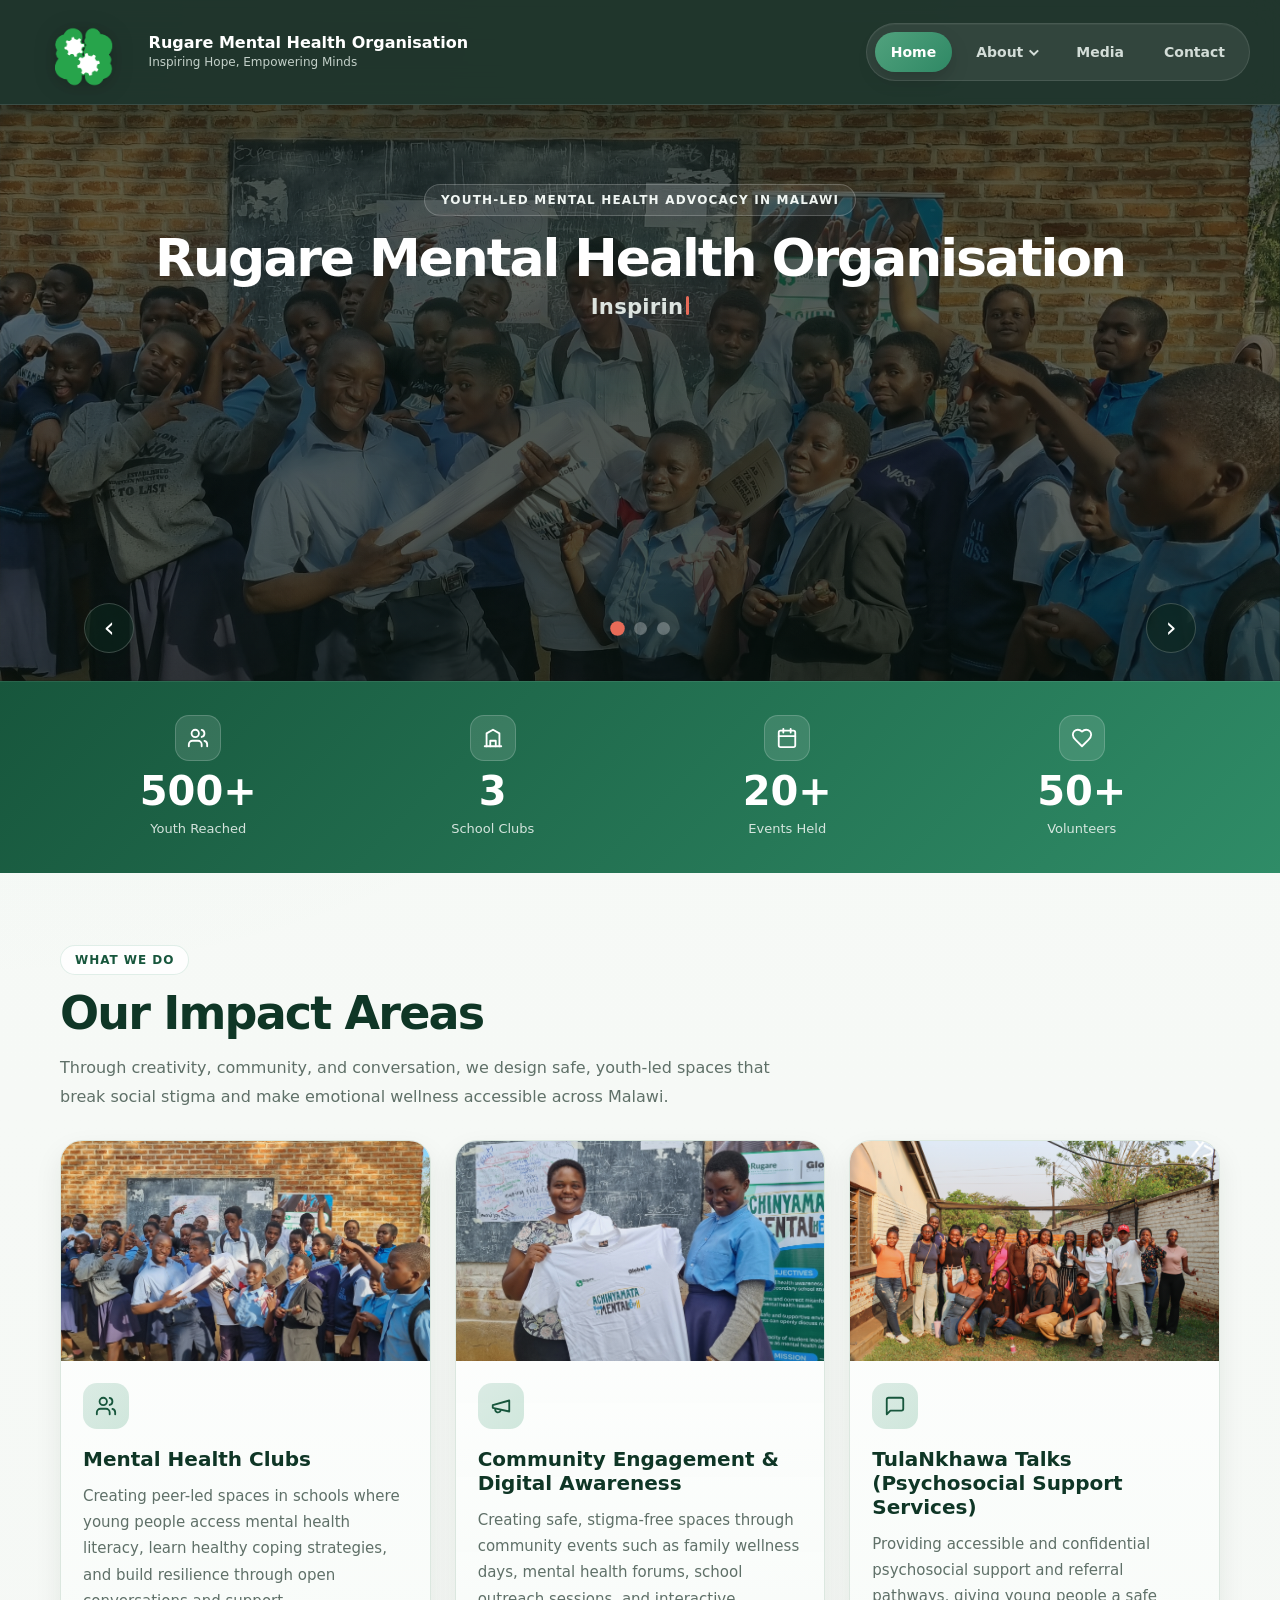
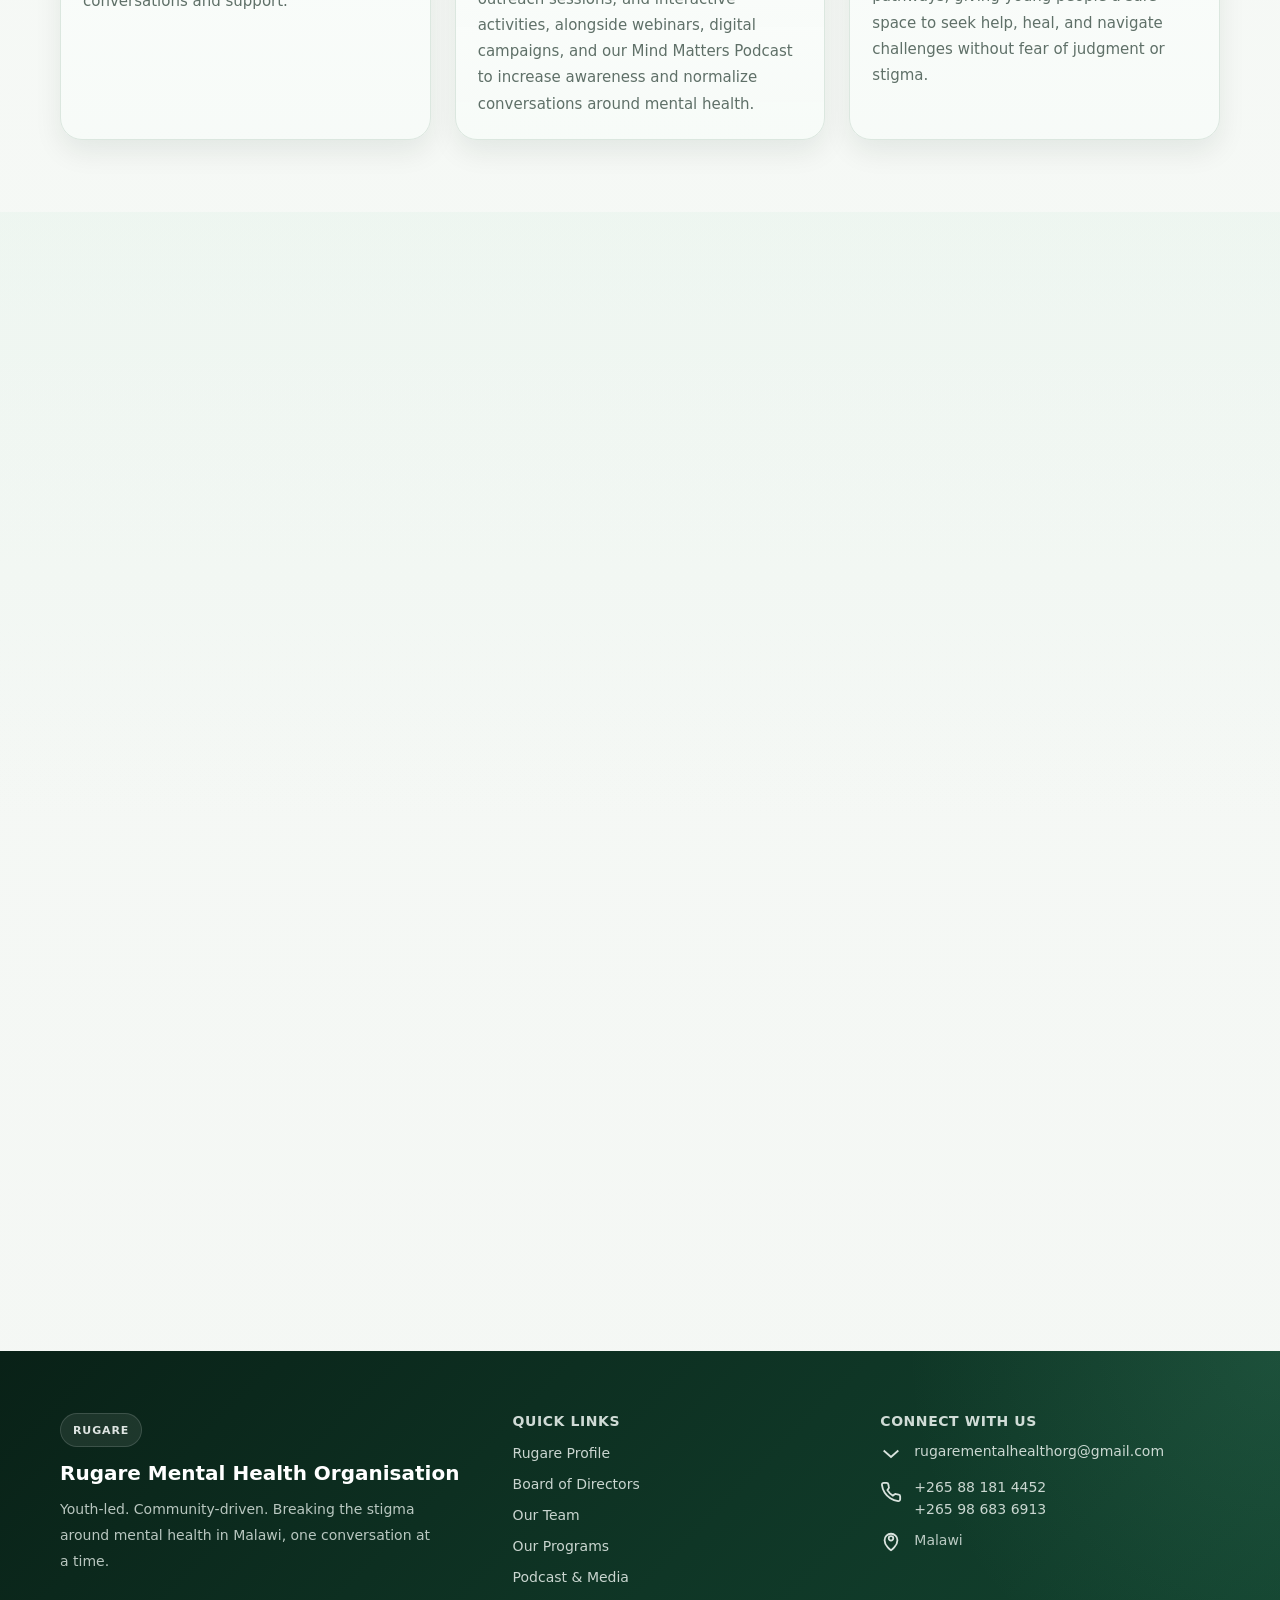
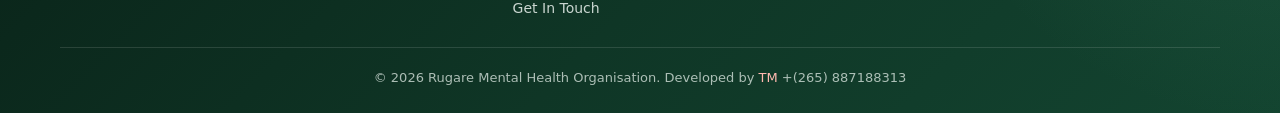
==== commit 8f64dbb5: "Enhance content presentation and navigation across multiple pages - Added SVG icons to the "Our Miss" ====
--- a/index.html
+++ b/index.html
@@ -126,18 +126,30 @@
             <div class="custom-container">
                 <div class="custom-stats-strip__grid">
                     <div class="custom-stat">
+                        <span class="custom-card-icon custom-card-icon--on-dark" aria-hidden="true">
+                            <svg viewBox="0 0 24 24"><path d="M16 21v-2a4 4 0 0 0-4-4H6a4 4 0 0 0-4 4v2"/><circle cx="9" cy="7" r="4"/><path d="M22 21v-2a4 4 0 0 0-3-3.87"/><path d="M16 3.13a4 4 0 0 1 0 7.75"/></svg>
+                        </span>
                         <p class="custom-stat__number" data-stat-counter data-target="500" data-suffix="+">0</p>
                         <p class="custom-stat__label">Youth Reached</p>
                     </div>
                     <div class="custom-stat">
+                        <span class="custom-card-icon custom-card-icon--on-dark" aria-hidden="true">
+                            <svg viewBox="0 0 24 24"><path d="M3 21h18"/><path d="M5 21V7l7-4 7 4v14"/><path d="M9 21v-6h6v6"/></svg>
+                        </span>
                         <p class="custom-stat__number" data-stat-counter data-target="3">0</p>
                         <p class="custom-stat__label">School Clubs</p>
                     </div>
                     <div class="custom-stat">
+                        <span class="custom-card-icon custom-card-icon--on-dark" aria-hidden="true">
+                            <svg viewBox="0 0 24 24"><rect x="3" y="4" width="18" height="18" rx="2"/><path d="M16 2v4M8 2v4M3 10h18"/></svg>
+                        </span>
                         <p class="custom-stat__number" data-stat-counter data-target="20" data-suffix="+">0</p>
                         <p class="custom-stat__label">Events Held</p>
                     </div>
                     <div class="custom-stat">
+                        <span class="custom-card-icon custom-card-icon--on-dark" aria-hidden="true">
+                            <svg viewBox="0 0 24 24"><path d="M19 14c1.49-1.46 3-3.21 3-5.5A5.5 5.5 0 0 0 16.5 3c-1.76 0-3 .5-4.5 2-1.5-1.5-2.74-2-4.5-2A5.5 5.5 0 0 0 2 8.5c0 2.3 1.5 4.05 3 5.5l7 7Z"/></svg>
+                        </span>
                         <p class="custom-stat__number" data-stat-counter data-target="50" data-suffix="+">0</p>
                         <p class="custom-stat__label">Volunteers</p>
                     </div>
@@ -159,6 +171,9 @@
                             <img src="assets/images/club2.jpg" alt="Students participating in a Rugare club" loading="lazy">
                         </div>
                         <div class="custom-impact-card__body">
+                            <span class="custom-card-icon custom-card-icon--soft" aria-hidden="true">
+                                <svg viewBox="0 0 24 24"><path d="M16 21v-2a4 4 0 0 0-4-4H6a4 4 0 0 0-4 4v2"/><circle cx="9" cy="7" r="4"/><path d="M22 21v-2a4 4 0 0 0-3-3.87"/><path d="M16 3.13a4 4 0 0 1 0 7.75"/></svg>
+                            </span>
                             <h3 class="custom-impact-card__title">Mental Health Clubs</h3>
                             <p class="custom-impact-card__text">Creating peer-led spaces in schools where young people access 
                                 mental health literacy, learn healthy coping strategies, and build resilience through open conversations and support.</p>
@@ -169,6 +184,9 @@
                             <img src="assets/images/20250619_150002.jpg" alt="Community members gathered during a Rugare event" loading="lazy">
                         </div>
                         <div class="custom-impact-card__body">
+                            <span class="custom-card-icon custom-card-icon--soft" aria-hidden="true">
+                                <svg viewBox="0 0 24 24"><path d="m3 11 18-5v12L3 14v-3Z"/><path d="M11.6 16.8a3 3 0 1 1-5.8-1.6"/></svg>
+                            </span>
                             <h3 class="custom-impact-card__title">Community Engagement & Digital Awareness</h3>
                             <p class="custom-impact-card__text">Creating safe, stigma-free spaces through community events such as family 
                                 wellness days, mental health forums, school outreach sessions, and interactive activities, alongside webinars, 
@@ -180,6 +198,9 @@
                             <img src="assets/images/IMG_5283.jpg" alt="Rugare participants during a media activity" loading="lazy">
                         </div>
                         <div class="custom-impact-card__body">
+                            <span class="custom-card-icon custom-card-icon--soft" aria-hidden="true">
+                                <svg viewBox="0 0 24 24"><path d="M21 15a2 2 0 0 1-2 2H7l-4 4V5a2 2 0 0 1 2-2h14a2 2 0 0 1 2 2Z"/></svg>
+                            </span>
                             <h3 class="custom-impact-card__title">TulaNkhawa Talks (Psychosocial Support Services)</h3>
                             <p class="custom-impact-card__text">Providing accessible and confidential psychosocial support and referral pathways, giving young people a safe space to seek help,
                                  heal, and navigate challenges without fear of judgment or stigma.</p>
@@ -198,24 +219,24 @@
                 </p>
                 <div class="custom-values-grid">
                     <article class="custom-value-card">
-                        <span class="custom-value-card__icon" aria-hidden="true">C</span>
-                        <h3 class="custom-value-card__title">Compassion</h3>
-                        <p class="custom-value-card__text">Every person deserves kindness, patience, and understanding.</p>
+                        <span class="custom-value-card__icon" aria-hidden="true">H</span>
+                        <h3 class="custom-value-card__title">Healing</h3>
+                        <p class="custom-value-card__text">Every person deserves support to heal in their own time.</p>
                     </article>
                     <article class="custom-value-card">
-                        <span class="custom-value-card__icon" aria-hidden="true">C</span>
-                        <h3 class="custom-value-card__title">Community</h3>
-                        <p class="custom-value-card__text">Healing grows faster when we come together and support one another.</p>
+                        <span class="custom-value-card__icon" aria-hidden="true">O</span>
+                        <h3 class="custom-value-card__title">Opportunity</h3>
+                        <p class="custom-value-card__text">Growth happens when we're given the right tools and support.</p>
                     </article>
                     <article class="custom-value-card">
-                        <span class="custom-value-card__icon" aria-hidden="true">V</span>
-                        <h3 class="custom-value-card__title">Voice</h3>
-                        <p class="custom-value-card__text">Every story matters and deserves to be heard without judgment.</p>
+                        <span class="custom-value-card__icon" aria-hidden="true">P</span>
+                        <h3 class="custom-value-card__title">Purpose</h3>
+                        <p class="custom-value-card__text">Every life has meaning, and every voice matters.</p>
                     </article>
                     <article class="custom-value-card">
-                        <span class="custom-value-card__icon" aria-hidden="true">H</span>
-                        <h3 class="custom-value-card__title">Hope</h3>
-                        <p class="custom-value-card__text">Change begins with one conversation and the belief that better is possible.</p>
+                        <span class="custom-value-card__icon" aria-hidden="true">E</span>
+                        <h3 class="custom-value-card__title">Empowerment</h3>
+                        <p class="custom-value-card__text">Change begins with belief, backed by compassion.</p>
                     </article>
                 </div>
             </div>
@@ -225,6 +246,9 @@
             <div class="custom-container">
                 <div class="custom-cta-section__panel">
                     <div class="custom-cta-section__inner">
+                        <span class="custom-card-icon custom-card-icon--soft custom-card-icon--center" aria-hidden="true">
+                            <svg viewBox="0 0 24 24"><path d="M16 21v-2a4 4 0 0 0-4-4H6a4 4 0 0 0-4 4v2"/><circle cx="9" cy="7" r="4"/><path d="M22 21v-2a4 4 0 0 0-3-3.87"/><path d="M16 3.13a4 4 0 0 1 0 7.75"/></svg>
+                        </span>
                         <span class="custom-section__eyebrow custom-section__eyebrow--light">Join the movement</span>
                         <h2 class="custom-cta-section__title">Join Us in Breaking the Stigma</h2>
                         <p class="custom-cta-section__text">
--- a/assets/css/style.css
+++ b/assets/css/style.css
@@ -36,6 +36,8 @@
   --rugare-shadow-lg: 0 18px 38px rgba(10, 33, 22, 0.1);
   --rugare-shadow-md: 0 12px 28px rgba(10, 33, 22, 0.08);
   --rugare-shadow-sm: 0 8px 18px rgba(10, 33, 22, 0.05);
+
+  --rugare-navbar-width: 1220px;
 }
 
 *,
@@ -46,11 +48,16 @@
 
 html {
   scroll-behavior: smooth;
+  overflow-x: hidden;
+  overflow-x: clip;
 }
 
 body.custom-body {
   margin: 0;
+  width: 100%;
   min-height: 100vh;
+  overflow-x: hidden;
+  overflow-x: clip;
   font-family: ui-sans-serif, system-ui, -apple-system, "Segoe UI", Roboto, Arial, "Noto Sans", "Liberation Sans", sans-serif;
   color: var(--rugare-text);
   background:
@@ -81,6 +88,9 @@
 
 .custom-main {
   min-height: 60vh;
+  width: 100%;
+  max-width: 100%;
+  overflow-x: clip;
 }
 
 .custom-btn {
@@ -138,6 +148,8 @@
   position: sticky;
   top: 0;
   z-index: 50;
+  width: 100%;
+  max-width: 100%;
   border-bottom: 1px solid rgba(255, 255, 255, 0.12);
   background: rgba(9, 33, 23, 0.9);
   backdrop-filter: blur(16px);
@@ -146,11 +158,30 @@
 }
 
 @media (min-width: 821px) {
+  .custom-navbar {
+    display: grid;
+    grid-template-columns: 1fr min(var(--rugare-navbar-width), calc(100% - 48px)) 1fr;
+  }
+
+  .custom-navbar__inner.custom-container {
+    grid-column: 2;
+    grid-row: 1;
+    width: auto;
+    max-width: none;
+    margin: 0;
+    justify-self: start;
+    padding: 16px 0;
+  }
+
   .custom-navbar__nav {
-    position: absolute;
-    top: 50%;
-    right: max(24px, calc((100vw - 1160px) / 2 + 24px));
-    transform: translateY(-50%);
+    grid-column: 2;
+    grid-row: 1;
+    position: relative;
+    top: auto;
+    right: auto;
+    transform: none;
+    justify-self: end;
+    align-self: center;
     visibility: visible;
   }
 }
@@ -520,11 +551,8 @@
 /* Full-bleed hero: background slider + centered copy (reference: full-width photo + dark overlay) */
 .custom-hero {
   position: relative;
-  width: 100vw;
-  max-width: 100vw;
-  margin-left: calc(50% - 50vw);
-  margin-right: calc(50% - 50vw);
-  overflow: visible;
+  width: 100%;
+  overflow: hidden;
   padding: 0;
   color: #fff;
   background: #0a1f16;
@@ -796,7 +824,7 @@
   align-items: center;
   justify-content: space-between;
   gap: 18px;
-  padding: 0 max(24px, calc((100vw - 1160px) / 2 + 24px)) 28px;
+  padding: 0 max(24px, calc((100% - 1160px) / 2 + 24px)) 28px;
 }
 
 .custom-hero__dots {
@@ -974,6 +1002,150 @@
   box-shadow: 0 12px 22px rgba(31, 111, 78, 0.2);
 }
 
+.custom-card-icon {
+  width: 46px;
+  height: 46px;
+  display: inline-grid;
+  place-items: center;
+  flex-shrink: 0;
+  border-radius: 14px;
+  background: linear-gradient(135deg, var(--rugare-green-700), var(--rugare-green-500));
+  color: #fff;
+  box-shadow: 0 12px 22px rgba(31, 111, 78, 0.2);
+}
+
+.custom-card-icon svg {
+  width: 22px;
+  height: 22px;
+  stroke: currentColor;
+  fill: none;
+  stroke-width: 2;
+  stroke-linecap: round;
+  stroke-linejoin: round;
+}
+
+.custom-card-icon--soft {
+  background: linear-gradient(135deg, rgba(47, 140, 103, 0.16), rgba(83, 167, 129, 0.26));
+  color: var(--rugare-green-800);
+  box-shadow: none;
+}
+
+.custom-card-icon--on-dark {
+  background: rgba(255, 255, 255, 0.12);
+  border: 1px solid rgba(255, 255, 255, 0.18);
+  color: #fff;
+  box-shadow: none;
+}
+
+.custom-card-icon--center {
+  display: grid;
+  margin-inline: auto;
+}
+
+.custom-card-icon--sm {
+  width: 40px;
+  height: 40px;
+  border-radius: 12px;
+}
+
+.custom-card-icon--sm svg {
+  width: 20px;
+  height: 20px;
+}
+
+.custom-about-card .custom-card-icon + .custom-about-card__title,
+.custom-impact-card__body .custom-card-icon + .custom-impact-card__title {
+  margin-top: 18px;
+}
+
+.custom-stat .custom-card-icon {
+  margin-inline: auto;
+  margin-bottom: 10px;
+}
+
+.custom-program-block__title-row {
+  display: flex;
+  align-items: center;
+  justify-content: space-between;
+  gap: 24px;
+  margin-top: 16px;
+}
+
+.custom-program-block__title-main {
+  display: flex;
+  align-items: center;
+  gap: 16px;
+  min-width: 0;
+  flex: 1 1 auto;
+}
+
+.custom-program-block__title-row .custom-program-block__title {
+  margin: 0;
+}
+
+.custom-program-block__nav {
+  display: flex;
+  flex-wrap: wrap;
+  align-items: center;
+  justify-content: flex-end;
+  gap: 6px;
+  flex: 0 1 auto;
+  max-width: min(100%, 520px);
+  opacity: 0;
+  visibility: hidden;
+  transform: translateX(12px);
+  transition: opacity 0.35s ease, visibility 0.35s ease, transform 0.35s ease;
+}
+
+.custom-program-block.is-active .custom-program-block__nav {
+  opacity: 0;
+  visibility: hidden;
+  transform: translateX(12px);
+}
+
+body.custom-programs-nav-visible .custom-program-block.is-active .custom-program-block__nav {
+  opacity: 1;
+  visibility: visible;
+  transform: translateX(0);
+}
+
+.custom-program-block__nav .custom-programs-nav__link {
+  padding: 8px 12px;
+  font-size: 12px;
+}
+
+.custom-cta-section__inner > .custom-card-icon {
+  margin-bottom: 18px;
+}
+
+.custom-media-card__title-row {
+  display: flex;
+  align-items: center;
+  gap: 14px;
+  margin-bottom: 4px;
+}
+
+.custom-media-card__title-row .custom-media-card__title {
+  margin: 0;
+}
+
+.custom-help-list {
+  list-style: none;
+  margin: 16px 0 0;
+  padding: 0;
+  display: grid;
+  gap: 12px;
+}
+
+.custom-help-item {
+  display: flex;
+  align-items: center;
+  gap: 12px;
+  font-size: 15px;
+  line-height: 1.6;
+  color: var(--rugare-muted);
+}
+
 .custom-value-card__title {
   margin: 18px 0 0;
   font-size: 20px;
@@ -1583,6 +1755,16 @@
   position: sticky;
   top: 72px;
   z-index: 40;
+  transition: opacity 0.35s ease, visibility 0.35s ease, transform 0.35s ease, box-shadow 0.35s ease;
+}
+
+@media (min-width: 821px) {
+  body.custom-programs-nav-visible .custom-programs-nav--intro {
+    opacity: 0;
+    visibility: hidden;
+    transform: translateY(-8px);
+    pointer-events: none;
+  }
 }
 
 .custom-programs-nav__link {
@@ -1594,7 +1776,7 @@
   font-size: 13px;
   font-weight: 600;
   line-height: 1;
-  transition: background 0.2s ease, border-color 0.2s ease, color 0.2s ease;
+  transition: background 0.2s ease, border-color 0.2s ease, color 0.2s ease, box-shadow 0.2s ease;
 }
 
 .custom-programs-nav__link:hover {
@@ -1611,6 +1793,7 @@
   border-color: var(--rugare-green-800);
   background: var(--rugare-green-800);
   color: #fff;
+  box-shadow: 0 8px 18px rgba(31, 111, 78, 0.2);
 }
 
 .custom-programs-list {
@@ -1624,6 +1807,12 @@
   padding: 56px 0;
   border-top: 1px solid var(--rugare-border);
   scroll-margin-top: 120px;
+  transition: background-color 0.35s ease, box-shadow 0.35s ease;
+}
+
+.custom-program-block.is-active {
+  background: linear-gradient(90deg, rgba(83, 167, 129, 0.08), transparent 42%);
+  box-shadow: inset 4px 0 0 var(--rugare-green-600);
 }
 
 .custom-team-view--card > .custom-team-grid {
@@ -1912,14 +2101,6 @@
 
 .custom-contact-item__value a:hover {
   color: var(--rugare-green-700);
-}
-
-.custom-help-list {
-  margin: 16px 0 0;
-  padding-left: 20px;
-  color: var(--rugare-muted);
-  font-size: 15px;
-  line-height: 1.9;
 }
 
 .custom-form {
@@ -2324,9 +2505,13 @@
   }
 
   .custom-navbar__nav,
+  .custom-programs-nav,
+  .custom-program-block__nav,
+  .custom-program-block,
   .custom-navbar__backdrop,
   .custom-navbar__toggle-icon span {
     transition: none !important;
+    transform: none !important;
   }
 
   .custom-impact-card:hover,
@@ -2367,6 +2552,17 @@
 }
 
 @media (max-width: 820px) {
+  .custom-program-block__nav {
+    display: none;
+  }
+
+  body.custom-programs-nav-visible .custom-programs-nav--intro {
+    opacity: 1;
+    visibility: visible;
+    transform: none;
+    pointer-events: auto;
+  }
+
   .custom-program-block__gallery {
     grid-template-columns: repeat(2, minmax(0, 1fr));
     gap: 14px;
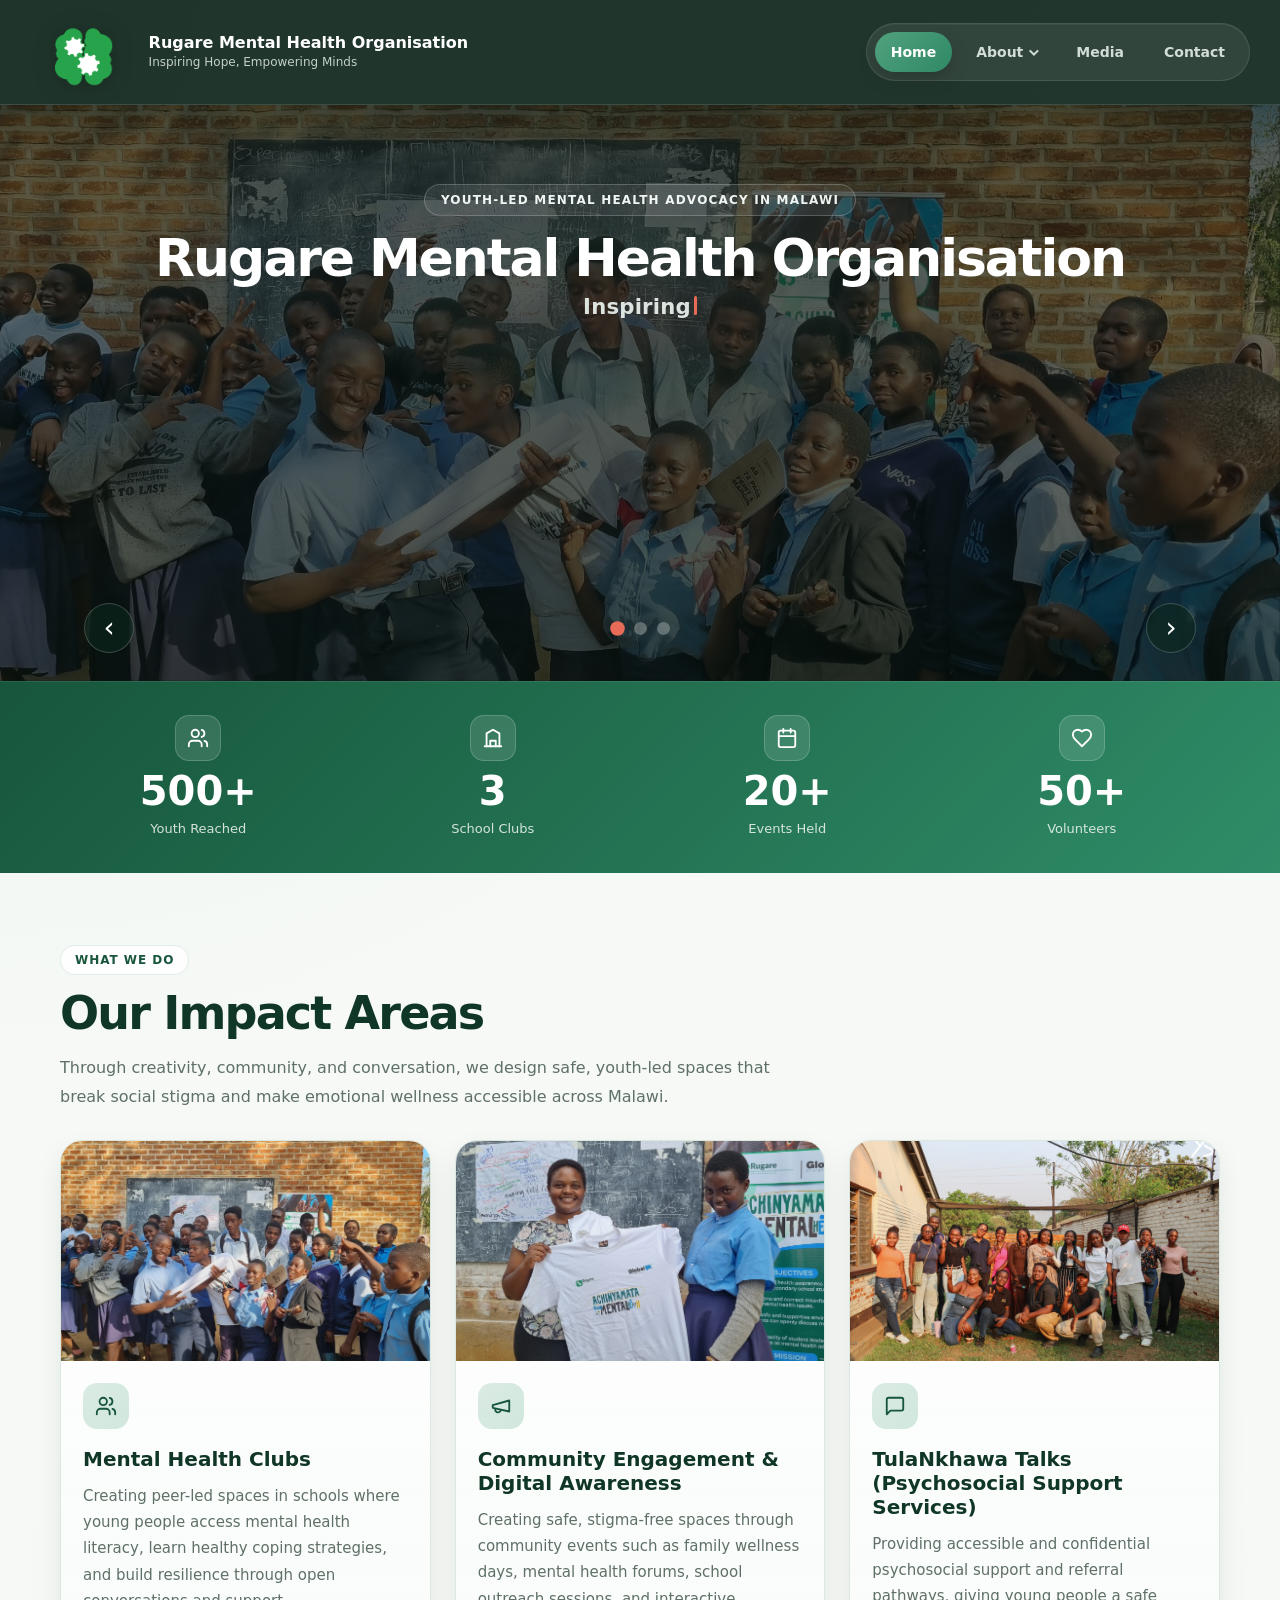
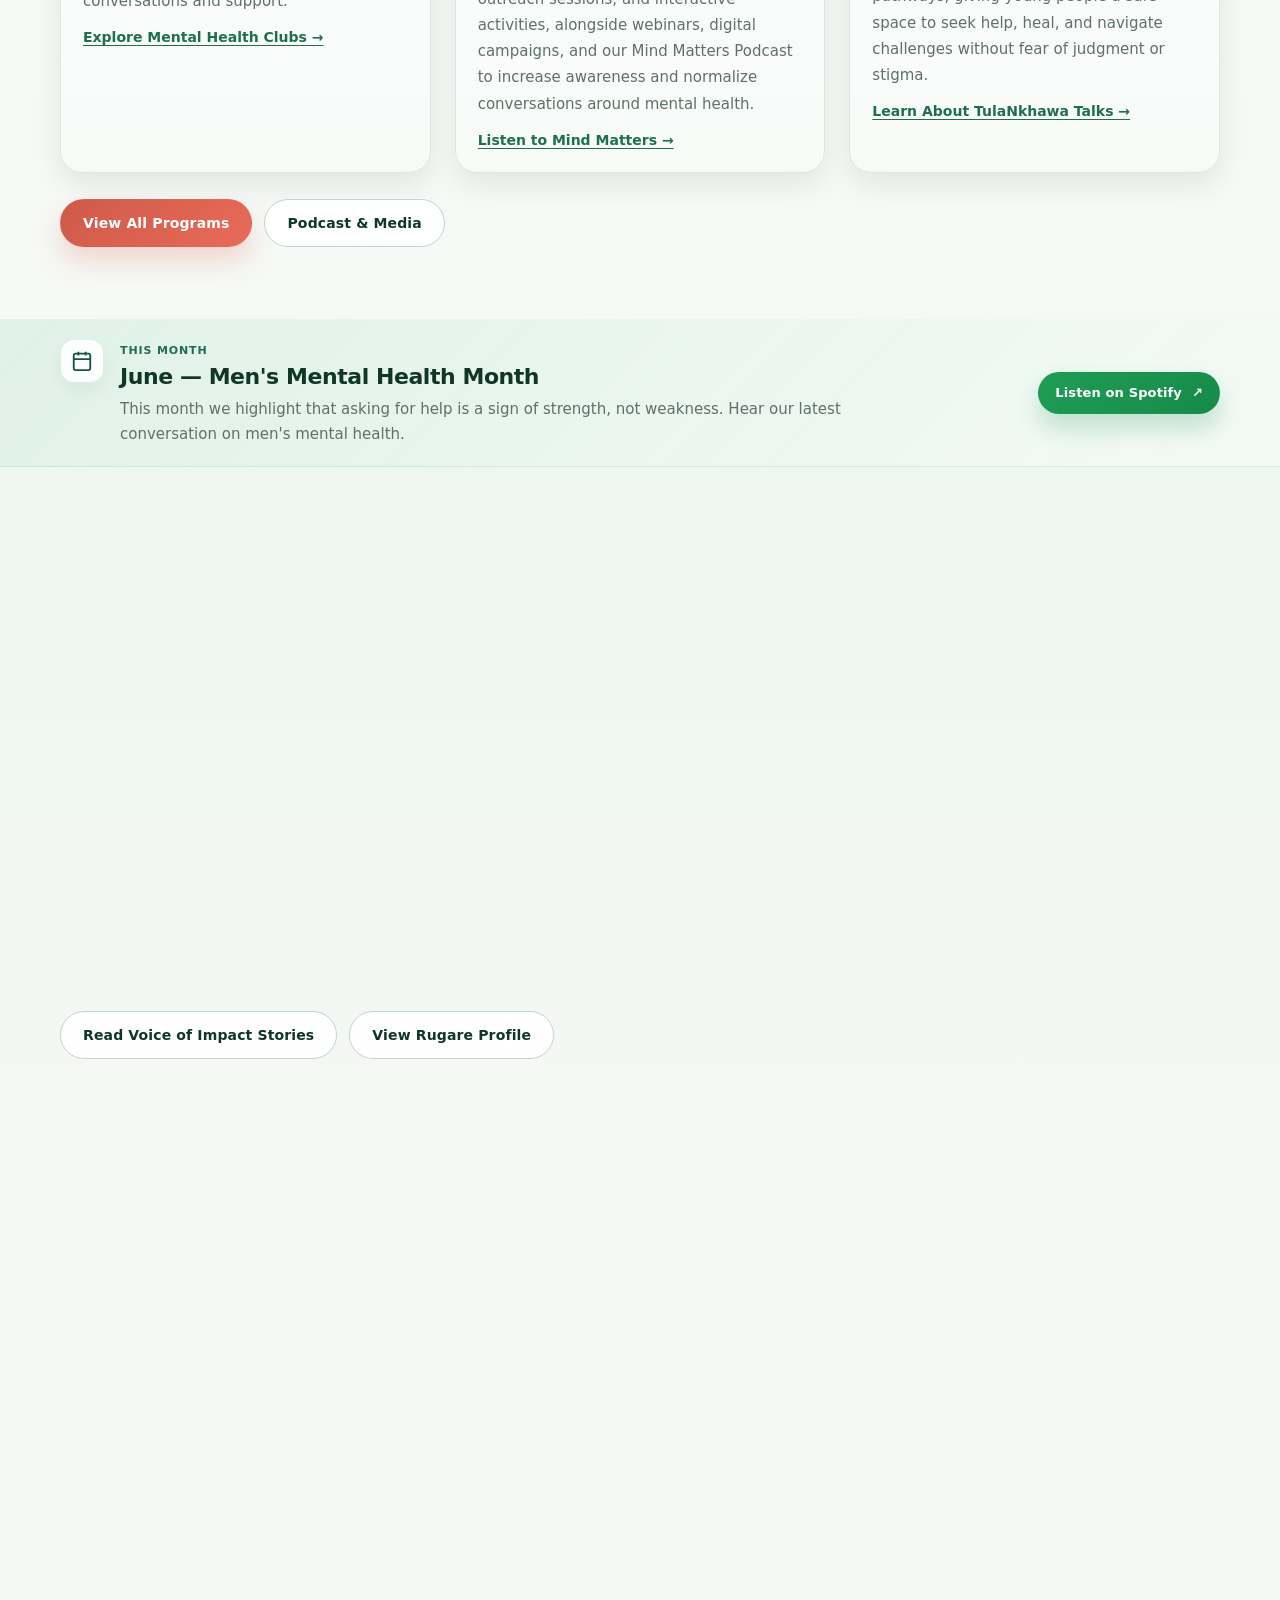
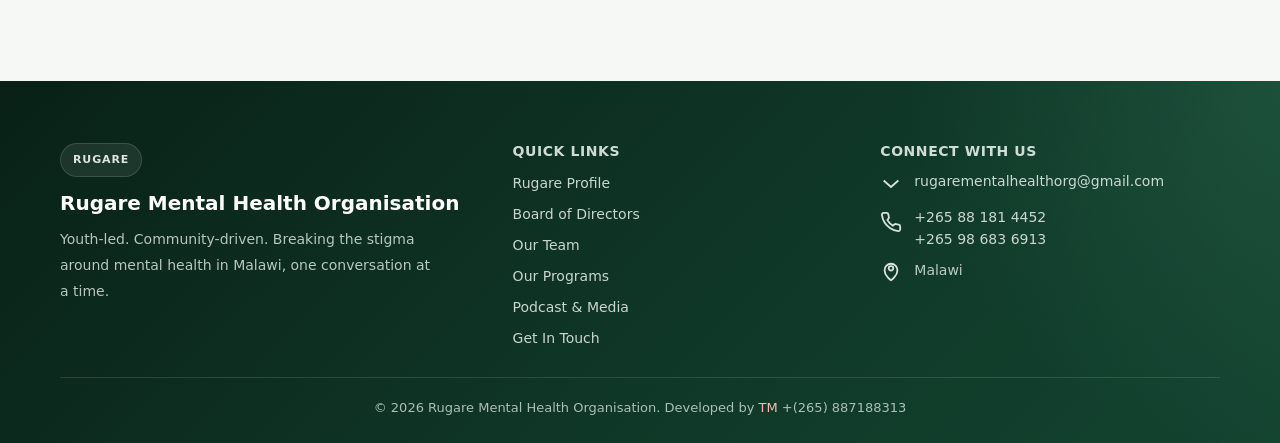
==== commit 8fadd141: "Enhance content and navigation across key pages - Updated the About page to include a link to the Mi" ====
--- a/index.html
+++ b/index.html
@@ -177,6 +177,7 @@
                             <h3 class="custom-impact-card__title">Mental Health Clubs</h3>
                             <p class="custom-impact-card__text">Creating peer-led spaces in schools where young people access 
                                 mental health literacy, learn healthy coping strategies, and build resilience through open conversations and support.</p>
+                            <a class="custom-impact-card__link" href="programs.html#achinyamata">Explore Mental Health Clubs →</a>
                         </div>
                     </article>
                     <article class="custom-impact-card">
@@ -191,6 +192,7 @@
                             <p class="custom-impact-card__text">Creating safe, stigma-free spaces through community events such as family 
                                 wellness days, mental health forums, school outreach sessions, and interactive activities, alongside webinars, 
                                 digital campaigns, and our Mind Matters Podcast to increase awareness and normalize conversations around mental health.</p>
+                            <a class="custom-impact-card__link" href="media.html">Listen to Mind Matters →</a>
                         </div>
                     </article>
                     <article class="custom-impact-card">
@@ -204,8 +206,35 @@
                             <h3 class="custom-impact-card__title">TulaNkhawa Talks (Psychosocial Support Services)</h3>
                             <p class="custom-impact-card__text">Providing accessible and confidential psychosocial support and referral pathways, giving young people a safe space to seek help,
                                  heal, and navigate challenges without fear of judgment or stigma.</p>
-                        </div>
-                    </article>
+                            <a class="custom-impact-card__link" href="programs.html#tulankhawa-talks">Learn About TulaNkhawa Talks →</a>
+                        </div>
+                    </article>
+                </div>
+                <div class="custom-section__actions">
+                    <a class="custom-btn custom-btn--primary" href="programs.html">View All Programs</a>
+                    <a class="custom-btn custom-btn--outline" href="media.html">Podcast &amp; Media</a>
+                </div>
+            </div>
+        </section>
+
+        <!-- UPDATE MONTHLY: change month, theme, and message below -->
+        <section class="custom-announcement-strip" aria-label="Current awareness">
+            <div class="custom-container">
+                <div class="custom-announcement-strip__inner">
+                    <span class="custom-announcement-strip__icon" aria-hidden="true">
+                        <svg viewBox="0 0 24 24" fill="none" stroke="currentColor" stroke-width="2"><rect x="3" y="4" width="18" height="18" rx="2"/><path d="M16 2v4M8 2v4M3 10h18"/></svg>
+                    </span>
+                    <div class="custom-announcement-strip__content">
+                        <span class="custom-announcement-strip__label">This month</span>
+                        <p class="custom-announcement-strip__title">June — Men's Mental Health Month</p>
+                        <p class="custom-announcement-strip__text">This month we highlight that asking for help is a sign of strength, not weakness. Hear our latest conversation on men's mental health.</p>
+                    </div>
+                    <div class="custom-announcement-strip__actions">
+                        <a class="custom-btn custom-btn--spotify custom-btn--sm" href="https://open.spotify.com/episode/4gPyzm3QoryVODk3IGqREs?si=da2a2b2d3e1e42bb" target="_blank" rel="noopener noreferrer">
+                            Listen on Spotify
+                            <span aria-hidden="true">↗</span>
+                        </a>
+                    </div>
                 </div>
             </div>
         </section>
@@ -239,6 +268,10 @@
                         <p class="custom-value-card__text">Change begins with belief, backed by compassion.</p>
                     </article>
                 </div>
+                <div class="custom-section__actions">
+                    <a class="custom-btn custom-btn--outline" href="about.html#voice-of-impact">Read Voice of Impact Stories</a>
+                    <a class="custom-btn custom-btn--outline" href="about.html">View Rugare Profile</a>
+                </div>
             </div>
         </section>
 
@@ -256,6 +289,8 @@
                         </p>
                         <div class="custom-cta-section__actions">
                             <a class="custom-btn custom-btn--primary" href="contact.html">Get In Touch</a>
+                            <a class="custom-btn custom-btn--outline" href="programs.html">Our Programs</a>
+                            <a class="custom-btn custom-btn--spotify" href="https://open.spotify.com/episode/4gPyzm3QoryVODk3IGqREs?si=da2a2b2d3e1e42bb" target="_blank" rel="noopener noreferrer">Latest Episode ↗</a>
                         </div>
                     </div>
                 </div>
--- a/assets/css/style.css
+++ b/assets/css/style.css
@@ -142,6 +142,23 @@
   color: #fff;
   background: linear-gradient(135deg, #1f9d56, #178a49);
   box-shadow: 0 14px 24px rgba(24, 138, 73, 0.22);
+}
+
+.custom-btn--outline {
+  color: var(--rugare-green-900);
+  background: rgba(255, 255, 255, 0.95);
+  border-color: var(--rugare-border-strong);
+}
+
+.custom-btn--outline:hover {
+  background: var(--rugare-surface-soft);
+  border-color: var(--rugare-green-500);
+}
+
+.custom-btn--sm {
+  min-height: 42px;
+  padding: 0 16px;
+  font-size: 13px;
 }
 
 .custom-navbar {
@@ -974,6 +991,108 @@
   color: var(--rugare-muted);
 }
 
+.custom-impact-card__link {
+  display: inline-flex;
+  align-items: center;
+  margin-top: 14px;
+  color: var(--rugare-green-700);
+  font-weight: 700;
+  font-size: 14px;
+  line-height: 1.4;
+  text-decoration: underline;
+  text-underline-offset: 3px;
+  transition: color 0.2s ease;
+}
+
+.custom-impact-card__link:hover {
+  color: var(--rugare-green-900);
+}
+
+.custom-inline-link {
+  color: var(--rugare-green-700);
+  font-weight: 700;
+  text-decoration: underline;
+  text-underline-offset: 3px;
+}
+
+.custom-inline-link:hover {
+  color: var(--rugare-green-900);
+}
+
+.custom-section__actions {
+  display: flex;
+  flex-wrap: wrap;
+  gap: 12px;
+  margin-top: 26px;
+}
+
+.custom-announcement-strip {
+  padding: 20px 0;
+  background: linear-gradient(135deg, rgba(223, 241, 231, 0.92), rgba(243, 250, 246, 0.98));
+  border-bottom: 1px solid rgba(47, 140, 103, 0.12);
+}
+
+.custom-announcement-strip__inner {
+  display: flex;
+  align-items: flex-start;
+  gap: 16px;
+}
+
+.custom-announcement-strip__icon {
+  flex-shrink: 0;
+  display: grid;
+  place-items: center;
+  width: 44px;
+  height: 44px;
+  border-radius: 14px;
+  color: var(--rugare-green-800);
+  background: rgba(255, 255, 255, 0.88);
+  border: 1px solid rgba(47, 140, 103, 0.14);
+  box-shadow: var(--rugare-shadow-sm);
+}
+
+.custom-announcement-strip__icon svg {
+  width: 22px;
+  height: 22px;
+}
+
+.custom-announcement-strip__content {
+  min-width: 0;
+  flex: 1;
+}
+
+.custom-announcement-strip__label {
+  display: inline-block;
+  margin-bottom: 6px;
+  font-size: 11px;
+  font-weight: 800;
+  letter-spacing: 0.08em;
+  text-transform: uppercase;
+  color: var(--rugare-green-700);
+}
+
+.custom-announcement-strip__title {
+  margin: 0;
+  font-size: clamp(18px, 2.8vw, 22px);
+  line-height: 1.25;
+  font-weight: 900;
+  letter-spacing: -0.02em;
+  color: var(--rugare-green-900);
+}
+
+.custom-announcement-strip__text {
+  margin: 6px 0 0;
+  max-width: 760px;
+  font-size: 15px;
+  line-height: 1.65;
+  color: var(--rugare-muted);
+}
+
+.custom-announcement-strip__actions {
+  flex-shrink: 0;
+  align-self: center;
+}
+
 .custom-values-grid {
   display: grid;
   grid-template-columns: repeat(4, minmax(0, 1fr));
@@ -1807,12 +1926,6 @@
   padding: 56px 0;
   border-top: 1px solid var(--rugare-border);
   scroll-margin-top: 120px;
-  transition: background-color 0.35s ease, box-shadow 0.35s ease;
-}
-
-.custom-program-block.is-active {
-  background: linear-gradient(90deg, rgba(83, 167, 129, 0.08), transparent 42%);
-  box-shadow: inset 4px 0 0 var(--rugare-green-600);
 }
 
 .custom-team-view--card > .custom-team-grid {
@@ -3056,5 +3169,27 @@
     width: 44px;
     height: 44px;
   }
-}
-
+
+  .custom-section__actions {
+    flex-direction: column;
+    align-items: stretch;
+  }
+
+  .custom-section__actions .custom-btn {
+    width: 100%;
+  }
+
+  .custom-announcement-strip {
+    padding: 18px 0;
+  }
+
+  .custom-announcement-strip__inner {
+    flex-direction: column;
+    gap: 12px;
+  }
+
+  .custom-announcement-strip__actions {
+    align-self: flex-start;
+  }
+}
+
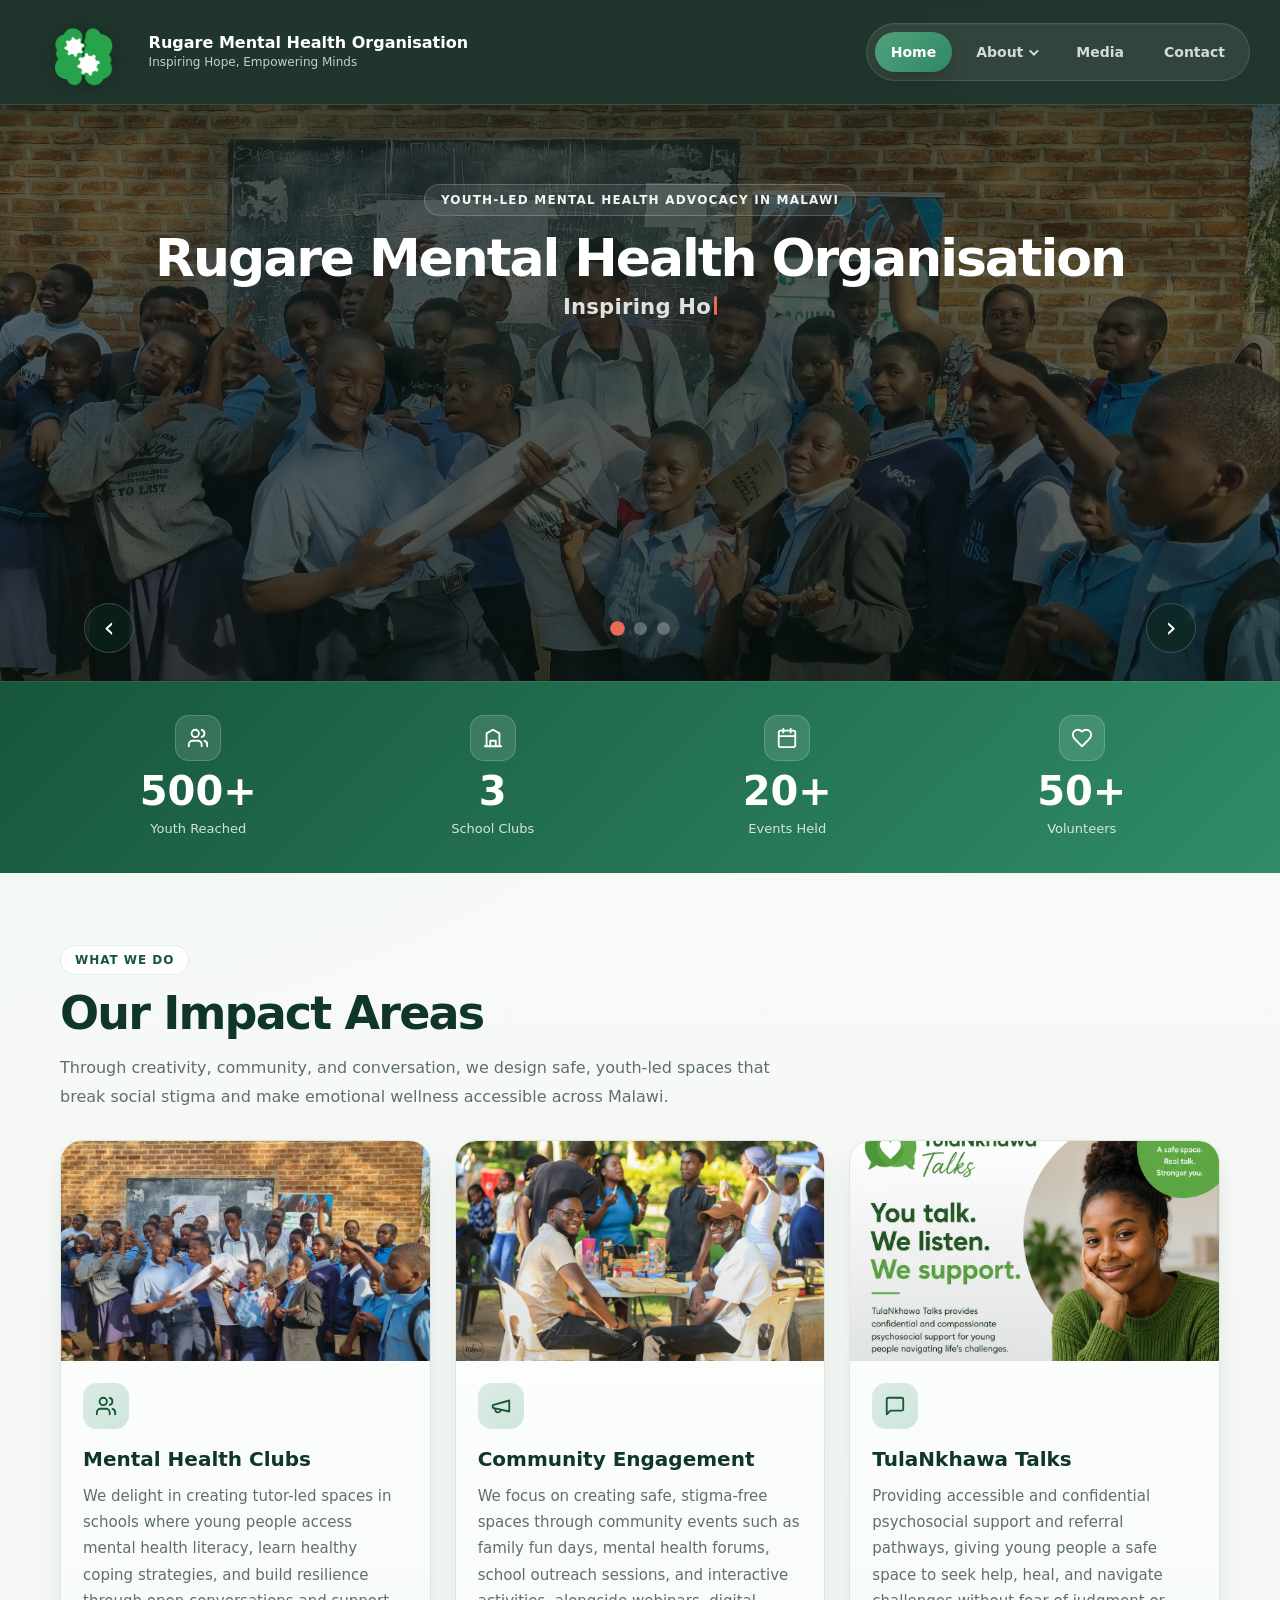
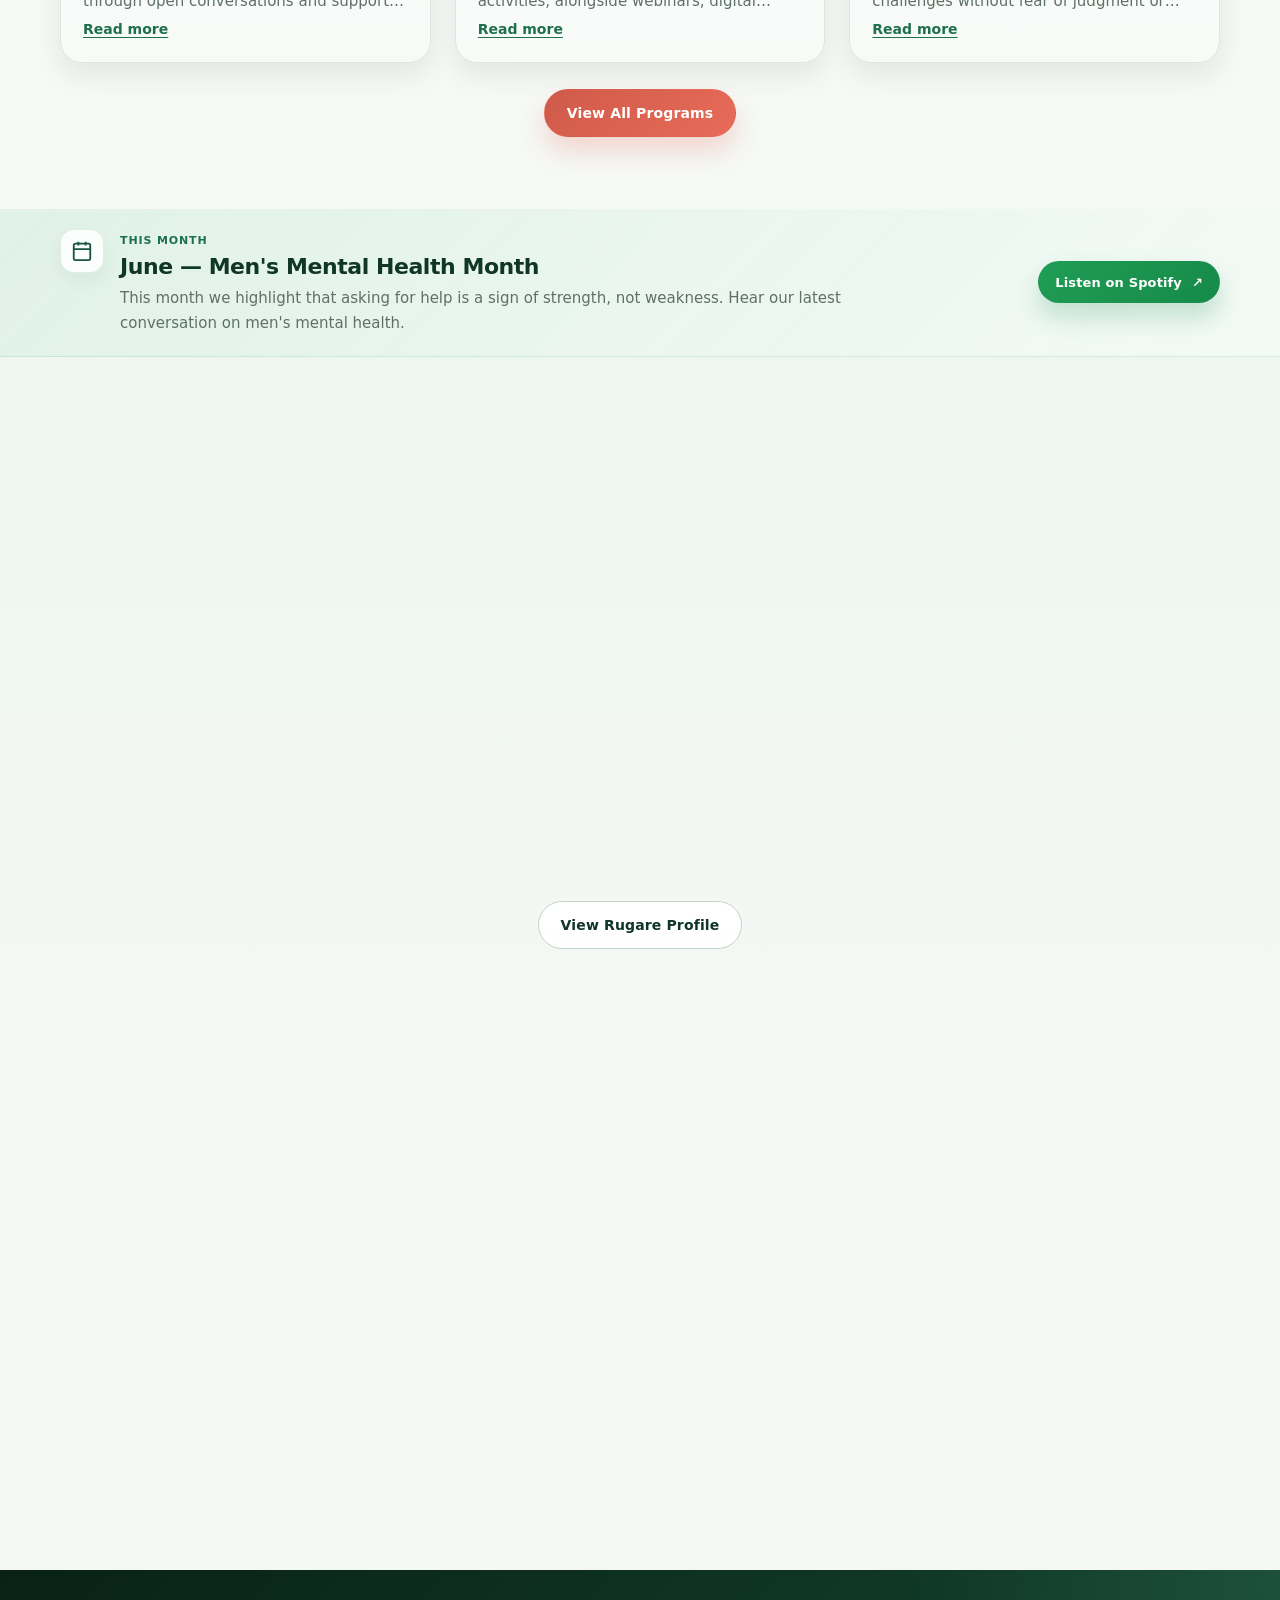
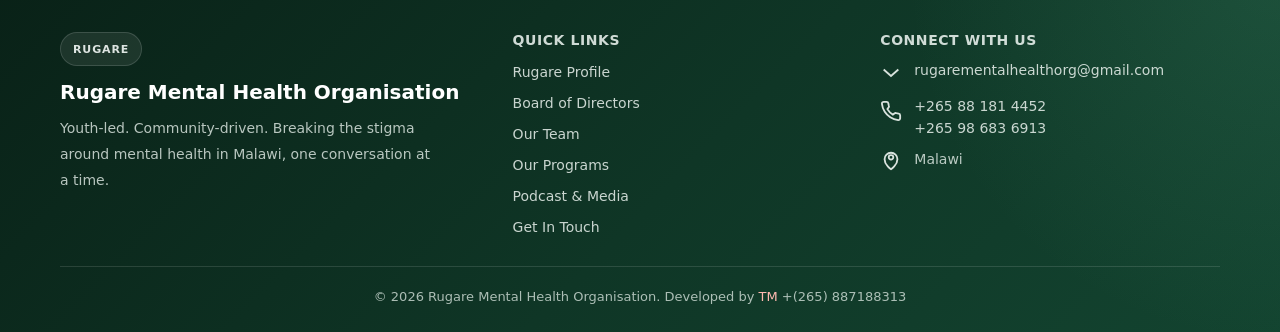
==== commit c0eba4a1: "Update content and navigation across multiple pages - Commented out links to the Board of Directors " ====
--- a/index.html
+++ b/index.html
@@ -54,11 +54,12 @@
                     aria-labelledby="about-nav-trigger"
                 >
                     <a href="about.html" class="custom-navbar__dropdown-link" role="menuitem">Rugare Profile</a>
-                    <a href="board.html" class="custom-navbar__dropdown-link" role="menuitem">Board of Directors</a>
-                    <a href="our-team.html" class="custom-navbar__dropdown-link" role="menuitem">Our Team</a>
+                    <!-- <a href="board.html" class="custom-navbar__dropdown-link" role="menuitem">Board of Directors</a> -->
+                    <!-- <a href="our-team.html" class="custom-navbar__dropdown-link" role="menuitem">Our Team</a> -->
                     <a href="programs.html" class="custom-navbar__dropdown-link" role="menuitem">Programs</a>
                 </div>
             </div>
+            <!-- <a href="services.html" class="custom-navbar__link">Services</a> -->
             <a href="media.html" class="custom-navbar__link">Media</a>
             <a href="contact.html" class="custom-navbar__link">Contact</a>
         </nav>
@@ -76,7 +77,7 @@
                         <img class="custom-hero__bg-img" src="assets/images/ClubActivity.jpeg" alt="" loading="lazy" decoding="async">
                     </div>
                     <div class="custom-hero__background" data-hero-bg>
-                        <img class="custom-hero__bg-img" src="assets/images/IMG_5465.jpg" alt="" loading="lazy" decoding="async">
+                        <img class="custom-hero__bg-img" src="assets/images/FUNDAY1.png" alt="" loading="lazy" decoding="async">
                     </div>
                 </div>
 
@@ -175,44 +176,42 @@
                                 <svg viewBox="0 0 24 24"><path d="M16 21v-2a4 4 0 0 0-4-4H6a4 4 0 0 0-4 4v2"/><circle cx="9" cy="7" r="4"/><path d="M22 21v-2a4 4 0 0 0-3-3.87"/><path d="M16 3.13a4 4 0 0 1 0 7.75"/></svg>
                             </span>
                             <h3 class="custom-impact-card__title">Mental Health Clubs</h3>
-                            <p class="custom-impact-card__text">Creating peer-led spaces in schools where young people access 
-                                mental health literacy, learn healthy coping strategies, and build resilience through open conversations and support.</p>
-                            <a class="custom-impact-card__link" href="programs.html#achinyamata">Explore Mental Health Clubs →</a>
+                            <p class="custom-impact-card__text">We delight in creating tutor-led spaces in schools where young people access mental health literacy, learn healthy coping strategies, and build resilience through open conversations and support. Our clubs bring together trained facilitators and student leaders who guide weekly sessions on stress management, emotional wellness, and peer support — helping young people build skills they carry long after they leave the classroom.</p>
                         </div>
                     </article>
                     <article class="custom-impact-card">
                         <div class="custom-impact-card__media">
-                            <img src="assets/images/20250619_150002.jpg" alt="Community members gathered during a Rugare event" loading="lazy">
+                            <img src="assets/images/fun0day.jpg" alt="Community members gathered during a Rugare event" loading="lazy">
                         </div>
                         <div class="custom-impact-card__body">
                             <span class="custom-card-icon custom-card-icon--soft" aria-hidden="true">
                                 <svg viewBox="0 0 24 24"><path d="m3 11 18-5v12L3 14v-3Z"/><path d="M11.6 16.8a3 3 0 1 1-5.8-1.6"/></svg>
                             </span>
-                            <h3 class="custom-impact-card__title">Community Engagement & Digital Awareness</h3>
-                            <p class="custom-impact-card__text">Creating safe, stigma-free spaces through community events such as family 
-                                wellness days, mental health forums, school outreach sessions, and interactive activities, alongside webinars, 
-                                digital campaigns, and our Mind Matters Podcast to increase awareness and normalize conversations around mental health.</p>
-                            <a class="custom-impact-card__link" href="media.html">Listen to Mind Matters →</a>
+                            <h3 class="custom-impact-card__title">Community Engagement</h3>
+                            <p class="custom-impact-card__text">We focus on creating safe, stigma-free spaces through community events 
+                                such as family fun days, mental health forums, school outreach sessions, and interactive activities, 
+                                alongside webinars, digital campaigns, and our Mind Matters Podcast to increase awareness 
+                                and normalize conversations around mental health.</p>
                         </div>
                     </article>
                     <article class="custom-impact-card">
                         <div class="custom-impact-card__media">
-                            <img src="assets/images/IMG_5283.jpg" alt="Rugare participants during a media activity" loading="lazy">
+                            <img src="assets/images/Tulankhawa/ChatGPT Image Jun 7, 2026, 11_09_57 PM.png" alt="Rugare participants during a media activity" loading="lazy">
                         </div>
                         <div class="custom-impact-card__body">
                             <span class="custom-card-icon custom-card-icon--soft" aria-hidden="true">
                                 <svg viewBox="0 0 24 24"><path d="M21 15a2 2 0 0 1-2 2H7l-4 4V5a2 2 0 0 1 2-2h14a2 2 0 0 1 2 2Z"/></svg>
                             </span>
-                            <h3 class="custom-impact-card__title">TulaNkhawa Talks (Psychosocial Support Services)</h3>
-                            <p class="custom-impact-card__text">Providing accessible and confidential psychosocial support and referral pathways, giving young people a safe space to seek help,
-                                 heal, and navigate challenges without fear of judgment or stigma.</p>
-                            <a class="custom-impact-card__link" href="programs.html#tulankhawa-talks">Learn About TulaNkhawa Talks →</a>
+                            <h3 class="custom-impact-card__title">TulaNkhawa Talks </h3>
+                            <p class="custom-impact-card__text">Providing accessible and confidential psychosocial support and referral pathways,
+                                 giving young people a safe space to seek help, heal, and navigate challenges without fear of judgment 
+                                 or stigma. Through online counselling, TulaNkhawa Talks connects the public
+                                 to professional care when they seek to feel secure and supported.</p>
                         </div>
                     </article>
                 </div>
                 <div class="custom-section__actions">
                     <a class="custom-btn custom-btn--primary" href="programs.html">View All Programs</a>
-                    <a class="custom-btn custom-btn--outline" href="media.html">Podcast &amp; Media</a>
                 </div>
             </div>
         </section>
@@ -269,7 +268,6 @@
                     </article>
                 </div>
                 <div class="custom-section__actions">
-                    <a class="custom-btn custom-btn--outline" href="about.html#voice-of-impact">Read Voice of Impact Stories</a>
                     <a class="custom-btn custom-btn--outline" href="about.html">View Rugare Profile</a>
                 </div>
             </div>
@@ -315,6 +313,7 @@
                         <li><a class="custom-footer__link" href="board.html">Board of Directors</a></li>
                         <li><a class="custom-footer__link" href="our-team.html">Our Team</a></li>
                         <li><a class="custom-footer__link" href="programs.html">Our Programs</a></li>
+                        <!-- <li><a class="custom-footer__link" href="services.html">Corporate Services</a></li> -->
                         <li><a class="custom-footer__link" href="media.html">Podcast &amp; Media</a></li>
                         <li><a class="custom-footer__link" href="contact.html">Get In Touch</a></li>
                     </ul>
--- a/assets/css/style.css
+++ b/assets/css/style.css
@@ -997,6 +997,7 @@
   margin-top: 14px;
   color: var(--rugare-green-700);
   font-weight: 700;
+  padding-right: -20px;
   font-size: 14px;
   line-height: 1.4;
   text-decoration: underline;
@@ -1024,6 +1025,7 @@
   flex-wrap: wrap;
   gap: 12px;
   margin-top: 26px;
+  justify-content: center;
 }
 
 .custom-announcement-strip {
@@ -1880,6 +1882,7 @@
 @media (min-width: 821px) {
   body.custom-programs-nav-visible .custom-programs-nav--intro {
     opacity: 0;
+    position: static;
     visibility: hidden;
     transform: translateY(-8px);
     pointer-events: none;
@@ -2033,6 +2036,338 @@
   transform: scale(1.03);
 }
 
+.custom-program-showcase {
+  margin-top: 28px;
+}
+
+.custom-program-showcase__intro {
+  max-width: 760px;
+}
+
+.custom-podcast-topics {
+  display: flex;
+  flex-wrap: wrap;
+  gap: 8px;
+  margin-top: 20px;
+}
+
+.custom-podcast-topics__item {
+  padding: 7px 13px;
+  border-radius: 999px;
+  border: 1px solid rgba(47, 140, 103, 0.18);
+  background: rgba(223, 241, 231, 0.55);
+  color: var(--rugare-green-800);
+  font-size: 12px;
+  font-weight: 700;
+  letter-spacing: 0.02em;
+}
+
+.custom-podcast-deck {
+  display: grid;
+  grid-template-columns: minmax(180px, 220px) minmax(0, 1fr);
+  gap: 28px;
+  align-items: stretch;
+  margin-top: 32px;
+  padding: 24px;
+  border-radius: var(--rugare-radius-xl);
+  border: 1px solid var(--rugare-border);
+  background:
+    radial-gradient(circle at top right, rgba(83, 167, 129, 0.14), transparent 42%),
+    linear-gradient(145deg, rgba(255, 255, 255, 0.98), rgba(223, 241, 231, 0.45));
+  box-shadow: var(--rugare-shadow-md);
+}
+
+.custom-podcast-deck__cover {
+  overflow: hidden;
+  border-radius: 20px;
+  border: 1px solid rgba(47, 140, 103, 0.14);
+  box-shadow: var(--rugare-shadow-sm);
+  background: linear-gradient(135deg, var(--rugare-green-100), #fff);
+}
+
+.custom-podcast-deck__cover img {
+  display: block;
+  width: 100%;
+  aspect-ratio: 1;
+  object-fit: cover;
+}
+
+.custom-podcast-deck__body {
+  display: flex;
+  flex-direction: column;
+  gap: 22px;
+  min-width: 0;
+}
+
+.custom-podcast-deck__label {
+  display: inline-block;
+  margin-bottom: 8px;
+  font-size: 11px;
+  font-weight: 800;
+  letter-spacing: 0.08em;
+  text-transform: uppercase;
+  color: var(--rugare-green-700);
+}
+
+.custom-podcast-deck__show {
+  margin: 0;
+  font-size: clamp(22px, 2.6vw, 28px);
+  line-height: 1.15;
+  font-weight: 900;
+  color: var(--rugare-green-900);
+}
+
+.custom-podcast-waveform {
+  display: flex;
+  align-items: flex-end;
+  gap: 4px;
+  height: 42px;
+  margin-top: 16px;
+}
+
+.custom-podcast-waveform span {
+  flex: 1;
+  max-width: 6px;
+  border-radius: 999px;
+  background: linear-gradient(180deg, var(--rugare-green-500), var(--rugare-green-700));
+  animation: customPodcastWave 1.4s ease-in-out infinite;
+}
+
+.custom-podcast-waveform span:nth-child(odd) {
+  animation-delay: 0.15s;
+}
+
+.custom-podcast-waveform span:nth-child(3n) {
+  animation-delay: 0.35s;
+}
+
+.custom-podcast-waveform span:nth-child(4n) {
+  animation-delay: 0.55s;
+}
+
+@keyframes customPodcastWave {
+  0%,
+  100% {
+    height: 28%;
+    opacity: 0.55;
+  }
+
+  50% {
+    height: 100%;
+    opacity: 1;
+  }
+}
+
+.custom-podcast-episodes {
+  display: grid;
+  gap: 10px;
+}
+
+.custom-podcast-episode {
+  display: flex;
+  gap: 14px;
+  align-items: flex-start;
+  padding: 14px 16px;
+  border-radius: 16px;
+  border: 1px solid var(--rugare-border);
+  background: rgba(255, 255, 255, 0.82);
+}
+
+.custom-podcast-episode--latest {
+  border-color: rgba(47, 140, 103, 0.24);
+  background: linear-gradient(135deg, rgba(255, 255, 255, 0.98), rgba(223, 241, 231, 0.55));
+}
+
+.custom-podcast-episode__num {
+  flex: 0 0 auto;
+  width: 34px;
+  height: 34px;
+  display: grid;
+  place-items: center;
+  border-radius: 999px;
+  background: linear-gradient(135deg, rgba(47, 140, 103, 0.16), rgba(83, 167, 129, 0.28));
+  color: var(--rugare-green-900);
+  font-size: 12px;
+  font-weight: 900;
+}
+
+.custom-podcast-episode__title {
+  margin: 0;
+  font-size: 14px;
+  font-weight: 900;
+  color: var(--rugare-green-900);
+}
+
+.custom-podcast-episode__text {
+  margin: 6px 0 0;
+  font-size: 13px;
+  line-height: 1.65;
+  color: var(--rugare-muted);
+}
+
+.custom-podcast-deck__actions {
+  display: flex;
+  flex-wrap: wrap;
+  gap: 12px;
+  margin-top: auto;
+}
+
+.custom-program-showcase--podcast .custom-program-block__callout {
+  margin-top: 28px;
+}
+
+.custom-program-meaning {
+  position: relative;
+  overflow: hidden;
+  padding: 34px 30px;
+  border-radius: var(--rugare-radius-xl);
+  background:
+    radial-gradient(circle at top right, rgba(83, 167, 129, 0.22), transparent 38%),
+    linear-gradient(135deg, var(--rugare-green-900), var(--rugare-green-800));
+  box-shadow: var(--rugare-shadow-lg);
+}
+
+.custom-program-meaning::after {
+  content: "";
+  position: absolute;
+  inset: auto -40px -40px auto;
+  width: 180px;
+  height: 180px;
+  border-radius: 999px;
+  background: rgba(255, 255, 255, 0.05);
+  pointer-events: none;
+}
+
+.custom-program-meaning__word {
+  display: block;
+  font-size: clamp(34px, 5vw, 52px);
+  line-height: 1;
+  font-weight: 900;
+  letter-spacing: -0.02em;
+  color: #fff;
+}
+
+.custom-program-meaning__translation {
+  display: block;
+  margin-top: 10px;
+  font-size: clamp(18px, 2.4vw, 24px);
+  line-height: 1.3;
+  font-weight: 700;
+  color: rgba(255, 255, 255, 0.88);
+}
+
+.custom-program-meaning__note {
+  position: relative;
+  z-index: 1;
+  max-width: 620px;
+  margin: 16px 0 0;
+  font-size: 15px;
+  line-height: 1.75;
+  color: rgba(255, 255, 255, 0.72);
+}
+
+.custom-program-showcase--support .custom-program-block__text {
+  max-width: 820px;
+  margin-top: 28px;
+}
+
+.custom-program-pathways {
+  display: grid;
+  grid-template-columns: repeat(3, minmax(0, 1fr));
+  gap: 18px;
+  margin-top: 32px;
+}
+
+.custom-program-pathway {
+  padding: 24px 22px;
+  border-radius: var(--rugare-radius-lg);
+  border: 1px solid rgba(47, 140, 103, 0.12);
+  background: linear-gradient(180deg, rgba(255, 255, 255, 0.98), rgba(235, 245, 239, 0.88));
+  box-shadow: var(--rugare-shadow-sm);
+}
+
+.custom-program-pathway__icon {
+  width: 44px;
+  height: 44px;
+  display: inline-grid;
+  place-items: center;
+  border-radius: 14px;
+  background: linear-gradient(135deg, var(--rugare-green-700), var(--rugare-green-500));
+  color: #fff;
+  box-shadow: 0 10px 20px rgba(31, 111, 78, 0.18);
+}
+
+.custom-program-pathway__icon svg {
+  width: 20px;
+  height: 20px;
+  stroke: currentColor;
+  fill: none;
+  stroke-width: 2;
+  stroke-linecap: round;
+  stroke-linejoin: round;
+}
+
+.custom-program-pathway__title {
+  margin: 18px 0 0;
+  font-size: 18px;
+  font-weight: 900;
+  color: var(--rugare-green-900);
+}
+
+.custom-program-pathway__text {
+  margin: 10px 0 0;
+  font-size: 14px;
+  line-height: 1.7;
+  color: var(--rugare-muted);
+}
+
+.custom-program-trust {
+  list-style: none;
+  display: flex;
+  flex-wrap: wrap;
+  gap: 12px;
+  margin: 28px 0 0;
+  padding: 0;
+}
+
+.custom-program-trust__item {
+  display: inline-flex;
+  align-items: center;
+  gap: 10px;
+  padding: 12px 16px;
+  border-radius: 999px;
+  border: 1px solid var(--rugare-border);
+  background: var(--rugare-surface);
+  box-shadow: var(--rugare-shadow-sm);
+  font-size: 14px;
+  font-weight: 700;
+  color: var(--rugare-green-900);
+}
+
+.custom-program-trust__icon {
+  width: 28px;
+  height: 28px;
+  display: inline-grid;
+  place-items: center;
+  border-radius: 999px;
+  background: rgba(223, 241, 231, 0.9);
+  color: var(--rugare-green-700);
+}
+
+.custom-program-trust__icon svg {
+  width: 14px;
+  height: 14px;
+  stroke: currentColor;
+  fill: none;
+  stroke-width: 2;
+  stroke-linecap: round;
+  stroke-linejoin: round;
+}
+
+.custom-program-showcase--support .custom-program-block__callout {
+  margin-top: 28px;
+}
+
 .custom-bottom-cta {
   margin-top: 36px;
   padding: 30px 24px;
@@ -2148,6 +2483,47 @@
   font-size: 14px;
   line-height: 1.7;
   color: var(--rugare-muted);
+}
+
+.custom-read-more__text.is-clamped {
+  display: -webkit-box;
+  -webkit-box-orient: vertical;
+  -webkit-line-clamp: 5;
+  line-clamp: 5;
+  overflow: hidden;
+  justify-content: left;
+}
+
+.custom-read-more__toggle {
+  display: inline-flex;
+  align-items: center;
+  margin-top: 6px;
+  padding: 0;
+  border: 0;
+  background: none;
+  color: var(--rugare-green-700);
+  font-family: inherit;
+  font-weight: 700;
+  font-size: 14px;
+  line-height: 1.4;
+  cursor: pointer;
+  text-decoration: underline;
+  text-underline-offset: 3px;
+  transition: color 0.2s ease;
+}
+
+.custom-read-more__toggle:hover {
+  color: var(--rugare-green-900);
+}
+
+.custom-read-more__toggle:focus-visible {
+  outline: 2px solid var(--rugare-green-500);
+  outline-offset: 2px;
+  border-radius: 2px;
+}
+
+.custom-read-more__toggle[hidden] {
+  display: none;
 }
 
 .custom-contact-grid {
@@ -2633,6 +3009,12 @@
   .custom-episode:hover {
     transform: none;
   }
+
+  .custom-podcast-waveform span {
+    animation: none;
+    height: 62%;
+    opacity: 0.75;
+  }
 }
 
 @media (max-width: 1080px) {
@@ -2662,11 +3044,20 @@
   .custom-footer__grid {
     grid-template-columns: 1fr;
   }
+
+  .custom-program-pathways {
+    grid-template-columns: 1fr;
+  }
 }
 
 @media (max-width: 820px) {
   .custom-program-block__nav {
     display: none;
+  }
+
+  .custom-programs-nav {
+    position: static;
+    top: auto;
   }
 
   body.custom-programs-nav-visible .custom-programs-nav--intro {
@@ -2674,6 +3065,10 @@
     visibility: visible;
     transform: none;
     pointer-events: auto;
+  }
+
+  .custom-cta-section__actions .custom-btn--spotify {
+    display: none;
   }
 
   .custom-program-block__gallery {
@@ -3115,6 +3510,37 @@
     margin-top: 28px;
   }
 
+  .custom-podcast-deck {
+    grid-template-columns: 1fr;
+    padding: 20px;
+  }
+
+  .custom-podcast-deck__cover {
+    max-width: 220px;
+    margin: 0 auto;
+  }
+
+  .custom-podcast-deck__actions {
+    flex-direction: column;
+  }
+
+  .custom-podcast-deck__actions .custom-btn {
+    width: 100%;
+    justify-content: center;
+  }
+
+  .custom-program-meaning {
+    padding: 28px 22px;
+  }
+
+  .custom-program-trust {
+    flex-direction: column;
+  }
+
+  .custom-program-trust__item {
+    width: 100%;
+  }
+
   .custom-program-card__icon {
     width: 48px;
     height: 48px;
@@ -3191,5 +3617,279 @@
   .custom-announcement-strip__actions {
     align-self: flex-start;
   }
-}
-
+
+  .custom-services-about-grid,
+  .custom-services-why-grid,
+  .custom-services-consult-grid {
+    grid-template-columns: 1fr;
+  }
+
+  .custom-services-process {
+    grid-template-columns: 1fr;
+  }
+
+  .custom-services-prog {
+    flex-direction: column;
+    align-items: flex-start;
+  }
+
+  .custom-services-prog__dur {
+    align-self: flex-start;
+  }
+
+  .custom-services-contact-grid {
+    grid-template-columns: 1fr;
+  }
+}
+
+/* ===== Services page ===== */
+.custom-services-about-grid {
+  display: grid;
+  grid-template-columns: repeat(2, minmax(0, 1fr));
+  gap: 22px;
+  margin-top: 28px;
+}
+
+.custom-services-about-grid .custom-about-card {
+  background: var(--rugare-surface);
+  border: 1px solid rgba(47, 140, 103, 0.12);
+  box-shadow: var(--rugare-shadow-sm);
+}
+
+.custom-services-why-grid {
+  display: grid;
+  grid-template-columns: repeat(3, minmax(0, 1fr));
+  gap: 22px;
+  margin-top: 28px;
+}
+
+.custom-services-quote {
+  padding: 48px 0;
+  background: linear-gradient(135deg, var(--rugare-green-900), var(--rugare-green-700));
+  color: #fff;
+}
+
+.custom-services-quote__inner {
+  margin: 0;
+  max-width: 760px;
+  text-align: center;
+  margin-inline: auto;
+}
+
+.custom-services-quote__text {
+  margin: 0;
+  font-size: clamp(22px, 3.5vw, 30px);
+  line-height: 1.45;
+  font-weight: 700;
+  font-style: italic;
+}
+
+.custom-services-quote__attr {
+  margin: 18px 0 0;
+  font-size: 14px;
+  color: rgba(255, 255, 255, 0.72);
+}
+
+.custom-services-categories {
+  display: grid;
+  gap: 48px;
+  margin-top: 28px;
+}
+
+.custom-services-category__head {
+  margin-bottom: 22px;
+  padding-bottom: 18px;
+  border-bottom: 2px solid var(--rugare-green-800);
+}
+
+.custom-services-category__title {
+  margin: 0;
+  font-size: clamp(22px, 3vw, 28px);
+  font-weight: 900;
+  color: var(--rugare-green-900);
+}
+
+.custom-services-category__subtitle {
+  margin: 8px 0 0;
+  font-size: 15px;
+  line-height: 1.6;
+  color: var(--rugare-muted);
+}
+
+.custom-services-prog-list {
+  display: grid;
+  gap: 14px;
+}
+
+.custom-services-prog {
+  display: flex;
+  align-items: flex-start;
+  justify-content: space-between;
+  gap: 20px;
+  padding: 22px 24px;
+  border-radius: var(--rugare-radius-md);
+  background: var(--rugare-surface);
+  border: 1px solid var(--rugare-border);
+  box-shadow: var(--rugare-shadow-sm);
+}
+
+.custom-services-prog__title {
+  margin: 0;
+  font-size: 17px;
+  font-weight: 800;
+  color: var(--rugare-green-900);
+}
+
+.custom-services-prog__text {
+  margin: 8px 0 0;
+  font-size: 14px;
+  line-height: 1.7;
+  color: var(--rugare-muted);
+}
+
+.custom-services-prog__dur {
+  flex-shrink: 0;
+  padding: 8px 14px;
+  border-radius: 999px;
+  background: rgba(47, 140, 103, 0.12);
+  border: 1px solid rgba(47, 140, 103, 0.18);
+  font-size: 12px;
+  font-weight: 800;
+  letter-spacing: 0.04em;
+  text-transform: uppercase;
+  color: var(--rugare-green-800);
+  white-space: nowrap;
+}
+
+.custom-services-process {
+  display: grid;
+  grid-template-columns: minmax(0, 1.1fr) minmax(280px, 0.9fr);
+  gap: 28px;
+  margin-top: 28px;
+  align-items: start;
+}
+
+.custom-services-steps {
+  list-style: none;
+  margin: 0;
+  padding: 0;
+  display: grid;
+  gap: 18px;
+}
+
+.custom-services-step {
+  display: flex;
+  align-items: flex-start;
+  gap: 16px;
+  padding: 22px 24px;
+  border-radius: var(--rugare-radius-md);
+  background: var(--rugare-surface);
+  border: 1px solid rgba(47, 140, 103, 0.12);
+  box-shadow: var(--rugare-shadow-sm);
+}
+
+.custom-services-step__num {
+  width: 36px;
+  height: 36px;
+  flex-shrink: 0;
+  display: grid;
+  place-items: center;
+  border-radius: 50%;
+  background: linear-gradient(135deg, var(--rugare-green-700), var(--rugare-green-500));
+  color: #fff;
+  font-size: 14px;
+  font-weight: 900;
+}
+
+.custom-services-step__title {
+  margin: 0;
+  font-size: 18px;
+  font-weight: 800;
+  color: var(--rugare-green-900);
+}
+
+.custom-services-step__text {
+  margin: 6px 0 0;
+  font-size: 14px;
+  line-height: 1.7;
+  color: var(--rugare-muted);
+}
+
+.custom-services-logistics {
+  display: grid;
+  gap: 18px;
+}
+
+.custom-services-logistics-card {
+  padding: 24px;
+  border-radius: var(--rugare-radius-md);
+  background: var(--rugare-surface);
+  border: 1px solid rgba(47, 140, 103, 0.12);
+  box-shadow: var(--rugare-shadow-sm);
+}
+
+.custom-services-logistics-card__title {
+  margin: 0;
+  font-size: 18px;
+  font-weight: 800;
+  color: var(--rugare-green-900);
+}
+
+.custom-services-consult-grid {
+  display: grid;
+  grid-template-columns: repeat(2, minmax(0, 1fr));
+  gap: 22px;
+  margin-top: 28px;
+}
+
+.custom-services-contact-grid {
+  display: grid;
+  grid-template-columns: repeat(3, minmax(0, 1fr));
+  gap: 18px;
+  margin: 24px 0 8px;
+  text-align: left;
+}
+
+.custom-services-contact-item__label {
+  display: block;
+  font-size: 11px;
+  font-weight: 700;
+  letter-spacing: 0.08em;
+  text-transform: uppercase;
+  color: rgba(255, 255, 255, 0.62);
+}
+
+.custom-services-contact-item__value {
+  display: block;
+  margin-top: 6px;
+  font-size: 15px;
+  line-height: 1.5;
+  color: #fff;
+}
+
+a.custom-services-contact-item__value:hover {
+  color: var(--rugare-green-100);
+}
+
+@media (max-width: 960px) {
+  .custom-services-about-grid,
+  .custom-services-why-grid,
+  .custom-services-consult-grid {
+    grid-template-columns: 1fr;
+  }
+
+  .custom-services-process {
+    grid-template-columns: 1fr;
+  }
+
+  .custom-services-contact-grid {
+    grid-template-columns: 1fr;
+  }
+}
+
+@media (max-width: 720px) {
+  .custom-services-why-grid {
+    grid-template-columns: 1fr;
+  }
+}
+
